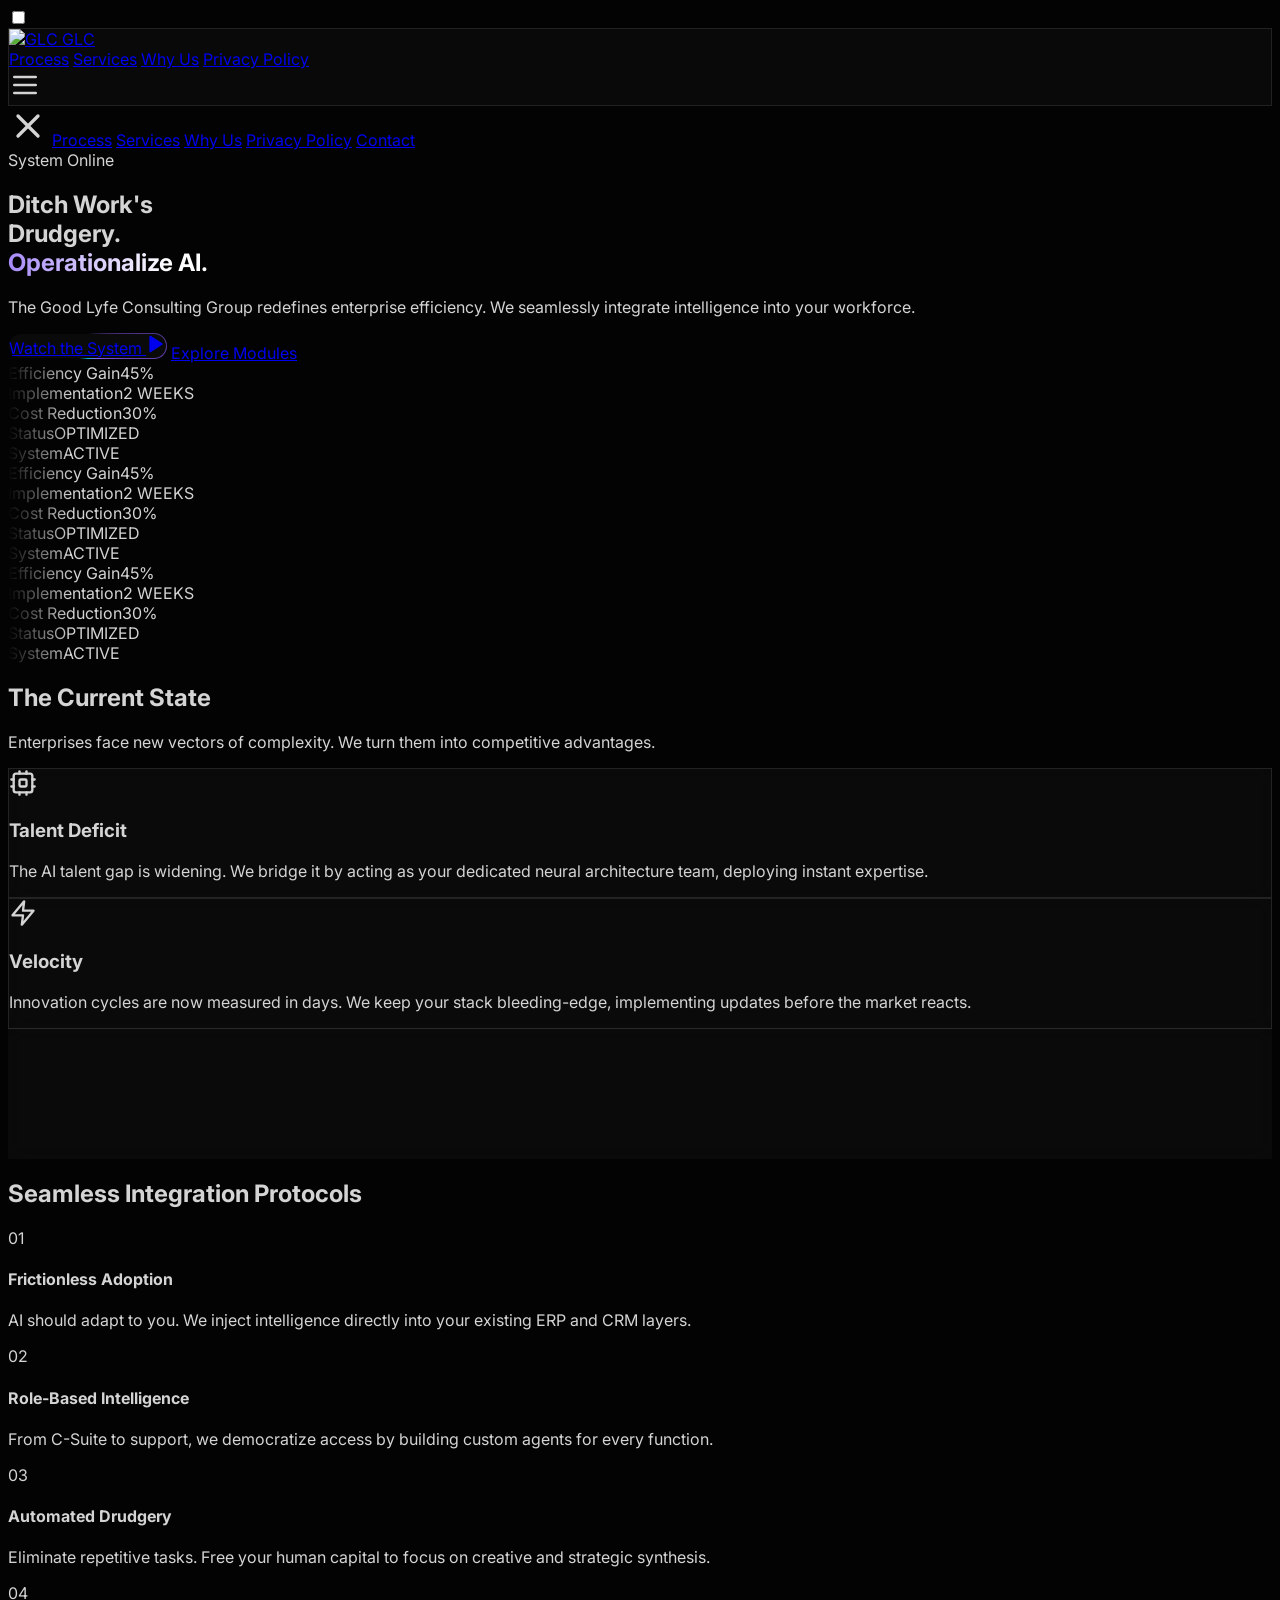
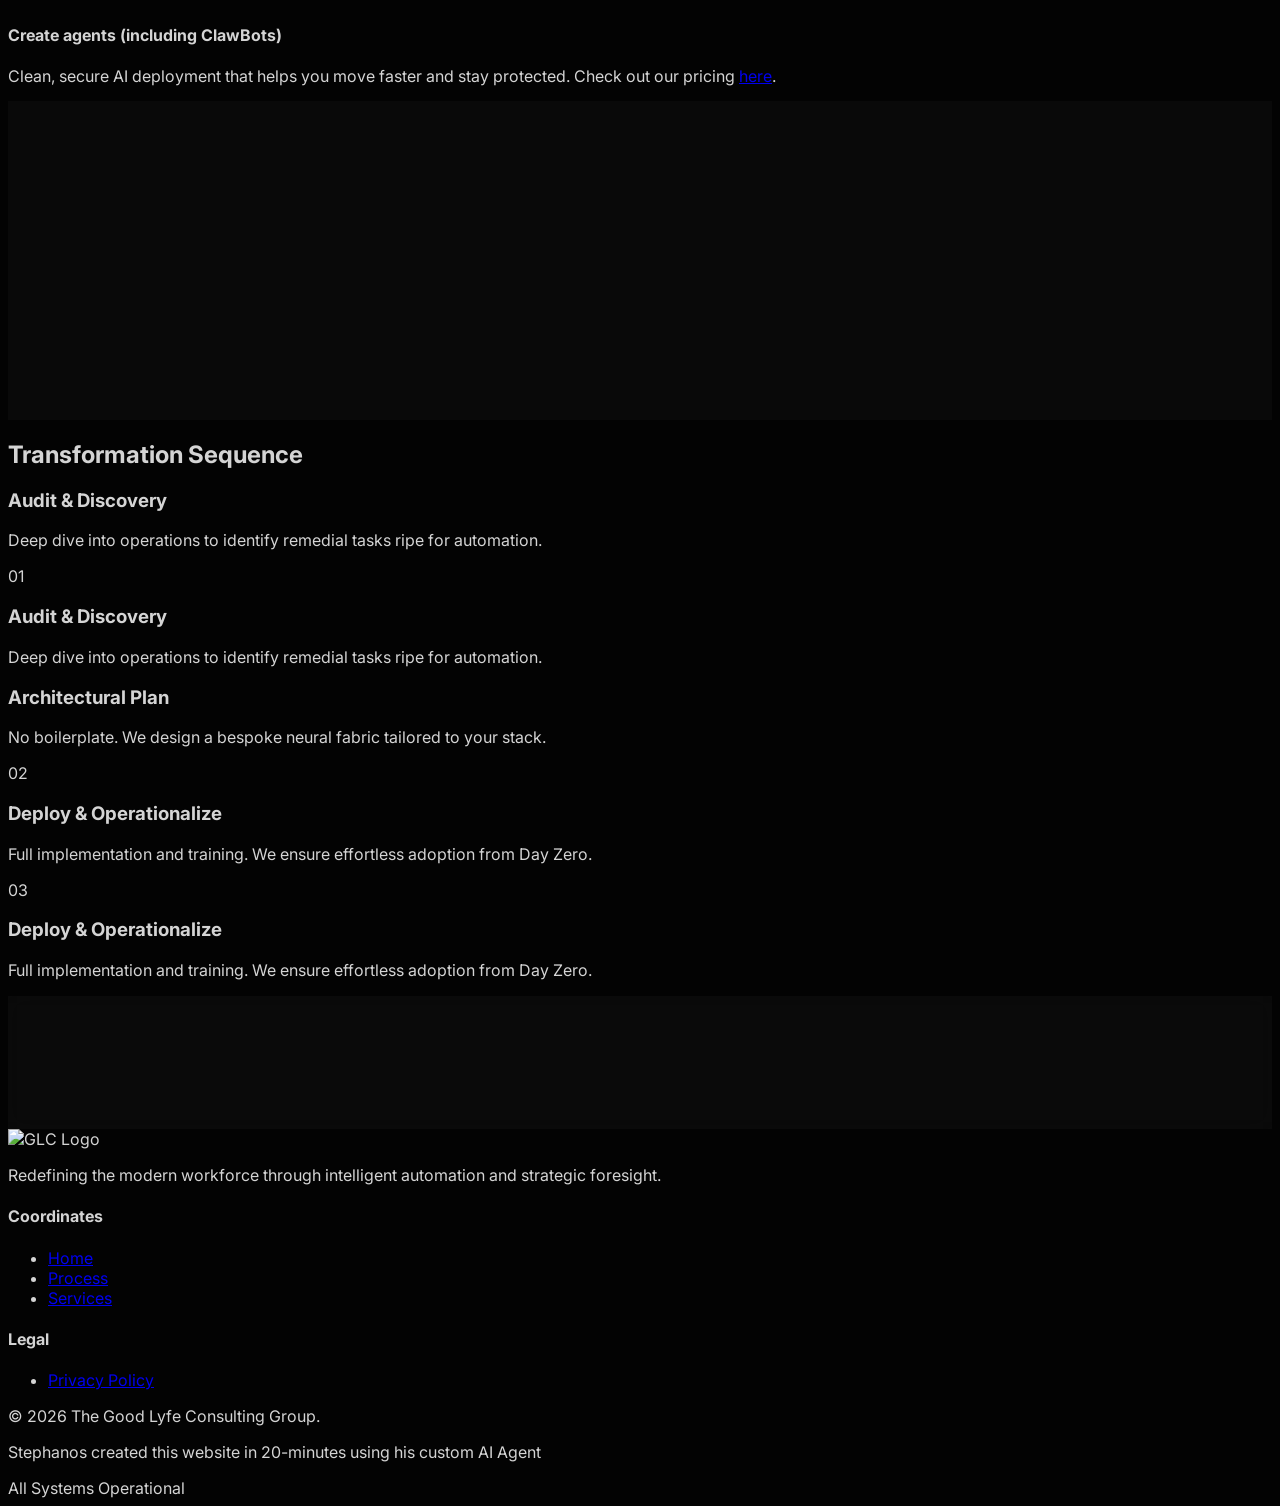
==== index.html @ 950b28c6 "Published your App Replit-Commit-Author: Deployment Replit-Commit-Session-Id: f4987093-f260-49f9-a57" ====
<!DOCTYPE html>
<html lang="en" class="scroll-smooth">
<head>
    <meta charset="UTF-8">
    <meta name="viewport" content="width=device-width, initial-scale=1.0">
    <title>The Good Lyfe Consulting Group | Operationalize AI</title>
    
    <!-- Favicon -->
    <link rel="icon" href="https://i.postimg.cc/bwsKFDvs/okay-purple-Hand-Back-White.png" type="image/png">

    <!-- Tailwind CSS -->
    <script src="https://cdn.tailwindcss.com"></script>
    
    <!-- Google Fonts -->
    <link rel="preconnect" href="https://fonts.googleapis.com">
    <link rel="preconnect" href="https://fonts.gstatic.com" crossorigin>
    <link href="https://fonts.googleapis.com/css2?family=Instrument+Serif:ital@0;1&family=Inter:wght@300;400;500;600;700&family=JetBrains+Mono:wght@400;500&display=swap" rel="stylesheet">
    
    <!-- Tailwind Configuration -->
    <script>
        tailwind.config = {
            theme: {
                extend: {
                    colors: {
                        bg: '#030303',
                        violet: '#8B5CF6',
                        cyan: '#06B6D4',
                        emerald: '#10B981',
                        offwhite: '#e5e5e5',
                        graytext: '#a3a3a3',
                    },
                    fontFamily: {
                        serif: ['"Instrument Serif"', 'serif'],
                        sans: ['"Inter"', 'sans-serif'],
                        mono: ['"JetBrains Mono"', 'monospace'],
                    },
                    animation: {
                        'spin-slow': 'spin 4s linear infinite',
                        'ticker': 'ticker 40s linear infinite',
                        'float': 'float 10s ease-in-out infinite',
                        'pulse-glow': 'pulse-glow 3s cubic-bezier(0.4, 0, 0.6, 1) infinite',
                    },
                    keyframes: {
                        ticker: {
                            '0%': { transform: 'translateX(0)' },
                            '100%': { transform: 'translateX(-50%)' },
                        },
                        float: {
                            '0%, 100%': { transform: 'translateY(0)' },
                            '50%': { transform: 'translateY(-20px)' },
                        },
                        'pulse-glow': {
                            '0%, 100%': { opacity: '0.5' },
                            '50%': { opacity: '1' },
                        }
                    }
                }
            }
        }
    </script>
    
    <style>
        body {
            background-color: #030303;
            color: #d4d4d4;
            font-family: 'Inter', sans-serif;
            overflow-x: hidden;
        }

        /* Custom Scrollbar */
        ::-webkit-scrollbar {
            width: 8px;
        }
        ::-webkit-scrollbar-track {
            background: #030303;
        }
        ::-webkit-scrollbar-thumb {
            background: #333;
            border-radius: 4px;
        }
        ::-webkit-scrollbar-thumb:hover {
            background: #555;
        }

        /* Glassmorphism Utilities */
        .glass-panel {
            background: rgba(10, 10, 10, 0.9);
            backdrop-filter: blur(24px);
            -webkit-backdrop-filter: blur(24px);
            border: 1px solid rgba(255, 255, 255, 0.1); 
        }

        .glass-card {
            background: rgba(255, 255, 255, 0.03); 
            border: 1px solid rgba(255, 255, 255, 0.1); 
            backdrop-filter: blur(10px);
            transition: all 0.4s cubic-bezier(0.23, 1, 0.32, 1);
        }

        .glass-card:hover {
            transform: translateY(-8px);
            border-color: rgba(139, 92, 246, 0.5);
            box-shadow: 0 0 40px -10px rgba(139, 92, 246, 0.2);
            background: rgba(255, 255, 255, 0.05);
        }

        /* Text Shimmer */
        .text-shimmer {
            background: linear-gradient(90deg, #a78bfa 0%, #ffffff 40%, #ffffff 60%, #22d3ee 100%);
            background-size: 200%;
            -webkit-background-clip: text;
            -webkit-text-fill-color: transparent;
            animation: shimmer 5s infinite linear;
        }

        @keyframes shimmer {
            0% { background-position: 100% center; }
            100% { background-position: -100% center; }
        }

        /* Shiny Border Button */
        .shiny-button-wrapper {
            position: relative;
            border-radius: 9999px;
            padding: 1px;
            overflow: hidden;
            display: inline-block;
        }

        .shiny-button-wrapper::before {
            content: '';
            position: absolute;
            top: -50%;
            left: -50%;
            width: 200%;
            height: 200%;
            background: conic-gradient(from 0deg, transparent 0%, #8b5cf6 40%, #06b6d4 50%, transparent 60%);
            animation: spin 4s linear infinite;
        }

        .shiny-button-content {
            position: relative;
            background: #0a0a0a;
            border-radius: 9999px;
            z-index: 10;
        }

        /* Ticker Mask */
        .ticker-mask {
            mask-image: linear-gradient(to right, transparent, black 5%, black 95%, transparent);
            -webkit-mask-image: linear-gradient(to right, transparent, black 5%, black 95%, transparent);
        }

        /* Code Syntax Highlighting Colors */
        .code-keyword { color: #A78BFA; }
        .code-string { color: #34D399; }
        .code-class { color: #22D3EE; }
        .code-comment { color: #9CA3AF; }
    </style>
</head>
<body class="selection:bg-violet-500/30 selection:text-violet-200">

    <!-- Ambient Background Orbs -->
    <div class="fixed inset-0 overflow-hidden pointer-events-none z-0">
        <div class="absolute top-[-10%] left-1/2 -translate-x-1/2 w-[800px] h-[600px] bg-violet-600/10 rounded-full blur-[120px] animate-float"></div>
        <div class="absolute top-[40%] left-[-10%] w-[500px] h-[500px] bg-cyan-600/5 rounded-full blur-[100px] animate-float" style="animation-delay: 2s;"></div>
        <div class="absolute bottom-[-10%] right-[-10%] w-[600px] h-[600px] bg-violet-900/10 rounded-full blur-[120px] animate-float" style="animation-delay: 4s;"></div>
    </div>

    <!-- Hidden Checkbox for Mobile Menu Logic (Pure CSS) -->
    <input type="checkbox" id="mobile-menu-toggle" class="peer hidden">

    <!-- Floating Navigation Pill -->
    <nav class="fixed top-6 left-1/2 -translate-x-1/2 w-[98%] max-w-[900px] z-50 transition-all duration-300">
        <div class="glass-panel rounded-full px-8 py-4 flex items-center justify-between shadow-2xl">
            <!-- Logo - Large -->
            <a href="#" class="flex items-center group gap-4">
                <img src="https://i.postimg.cc/PfbhmwLH/THE-GOOD-LYFE-CONSULTING-GROUP-White-No-Words-PNG.png" alt="GLC" class="h-20 w-auto object-contain group-hover:scale-105 transition-transform drop-shadow-[0_0_15px_rgba(139,92,246,0.3)]">
                <span class="font-serif text-3xl tracking-wide hidden sm:block text-white font-medium">GLC</span>
            </a>

            <!-- Links -->
            <div class="hidden md:flex items-center space-x-8">
                <a href="#process" class="text-sm uppercase tracking-widest text-neutral-300 hover:text-white hover:shadow-glow transition-all font-semibold">Process</a>
                <a href="#services" class="text-sm uppercase tracking-widest text-neutral-300 hover:text-white hover:shadow-glow transition-all font-semibold">Services</a>
                <a href="#why-us" class="text-sm uppercase tracking-widest text-neutral-300 hover:text-white hover:shadow-glow transition-all font-semibold">Why Us</a>
                <a href="https://glcgroup.ai/privacy-policy.html" target="_blank" class="text-sm uppercase tracking-widest text-neutral-300 hover:text-white hover:shadow-glow transition-all font-semibold">Privacy Policy</a>
            </div>
            
            <!-- Mobile Menu Trigger (Label triggers checkbox) -->
            <label for="mobile-menu-toggle" class="md:hidden text-neutral-300 ml-auto hover:text-white transition-colors cursor-pointer">
                <!-- Lucide Menu SVG -->
                <svg xmlns="http://www.w3.org/2000/svg" width="32" height="32" viewBox="0 0 24 24" fill="none" stroke="currentColor" stroke-width="2" stroke-linecap="round" stroke-linejoin="round"><line x1="4" x2="20" y1="12" y2="12"/><line x1="4" x2="20" y1="6" y2="6"/><line x1="4" x2="20" y1="18" y2="18"/></svg>
            </label>
        </div>
    </nav>

    <!-- Mobile Menu Overlay (Controlled by Peer Checkbox) -->
    <div id="mobile-menu" class="fixed inset-0 bg-black/95 backdrop-blur-xl z-40 transform translate-x-full peer-checked:translate-x-0 transition-transform duration-300 flex flex-col items-center justify-center space-y-8">
        <label for="mobile-menu-toggle" class="absolute top-8 right-8 text-neutral-400 hover:text-white cursor-pointer">
            <!-- Lucide X SVG -->
            <svg xmlns="http://www.w3.org/2000/svg" width="40" height="40" viewBox="0 0 24 24" fill="none" stroke="currentColor" stroke-width="2" stroke-linecap="round" stroke-linejoin="round"><path d="M18 6 6 18"/><path d="m6 6 12 12"/></svg>
        </label>
        <a href="#process" class="text-4xl font-serif text-neutral-200 hover:text-white transition-colors">Process</a>
        <a href="#services" class="text-4xl font-serif text-neutral-200 hover:text-white transition-colors">Services</a>
        <a href="#why-us" class="text-4xl font-serif text-neutral-200 hover:text-white transition-colors">Why Us</a>
        <a href="https://glcgroup.ai/privacy-policy.html" target="_blank" class="text-4xl font-serif text-neutral-200 hover:text-white transition-colors">Privacy Policy</a>
        <a href="#contact" class="text-4xl font-serif text-neutral-200 hover:text-white transition-colors">Contact</a>
    </div>

    <main class="relative z-10">
        <!-- Hero Section -->
        <section class="min-h-screen flex flex-col items-center justify-center text-center px-4 pt-40 pb-20 relative">
            <div class="max-w-6xl mx-auto space-y-10">
                <!-- Eyebrow -->
                <div>
                    <span class="inline-block py-1.5 px-4 rounded-full border border-cyan-500/30 bg-cyan-900/10 text-xs uppercase tracking-[0.2em] text-cyan-300 font-bold mb-8 shadow-[0_0_20px_-5px_rgba(6,182,212,0.4)]">
                        System Online
                    </span>
                </div>

                <!-- Main Heading -->
                <h1 class="font-serif text-6xl md:text-8xl lg:text-9xl leading-[0.9] tracking-tight text-white drop-shadow-2xl">
                    Ditch Work's<br>
                    <span class="text-neutral-500 italic">Drudgery.</span><br>
                    <span class="text-shimmer font-medium">Operationalize AI.</span>
                </h1>

                <!-- Subtext -->
                <p class="font-sans text-neutral-300 text-xl md:text-2xl max-w-3xl mx-auto leading-relaxed font-light">
                    The Good Lyfe Consulting Group redefines enterprise efficiency. We seamlessly integrate intelligence into your workforce.
                </p>

                <!-- Actions -->
                <div class="flex flex-col sm:flex-row items-center justify-center gap-8 mt-16">
                    <!-- Shiny Border Button -->
                    <a href="https://vimeo.com/1097685100" target="_blank" class="shiny-button-wrapper group cursor-pointer hover:scale-105 transition-transform duration-300">
                        <div class="shiny-button-content px-10 py-5 flex items-center gap-4 bg-gray-900">
                            <span class="text-white font-bold tracking-wide text-lg">Watch the System</span>
                            <!-- Lucide Play SVG -->
                            <svg xmlns="http://www.w3.org/2000/svg" width="20" height="20" viewBox="0 0 24 24" fill="currentColor" stroke="currentColor" stroke-width="2" stroke-linecap="round" stroke-linejoin="round" class="text-violet-400 group-hover:scale-110 transition-transform"><polygon points="5 3 19 12 5 21 5 3"/></svg>
                        </div>
                    </a>
                    
                    <a href="#services" class="text-neutral-400 hover:text-white transition-colors text-sm uppercase tracking-widest border-b border-transparent hover:border-white pb-1 font-semibold">
                        Explore Modules
                    </a>
                </div>
            </div>
        </section>

        <!-- Metrics Ticker -->
        <section class="border-y border-white/10 bg-black/60 backdrop-blur-md h-20 flex items-center overflow-hidden relative mb-32">
            <div class="ticker-mask w-full">
                <div class="flex animate-ticker whitespace-nowrap">
                    <!-- Ticker Content -->
                    <div class="flex items-center gap-20 px-8">
                        <div class="flex items-baseline gap-4"><span class="text-xs font-mono uppercase text-gray-500 tracking-widest font-bold">Efficiency Gain</span><span class="font-mono text-emerald-400 text-xl font-bold">45%</span></div>
                        <div class="flex items-baseline gap-4"><span class="text-xs font-mono uppercase text-gray-500 tracking-widest font-bold">Implementation</span><span class="font-mono text-cyan-400 text-xl font-bold">2 WEEKS</span></div>
                        <div class="flex items-baseline gap-4"><span class="text-xs font-mono uppercase text-gray-500 tracking-widest font-bold">Cost Reduction</span><span class="font-mono text-violet-400 text-xl font-bold">30%</span></div>
                        <div class="flex items-baseline gap-4"><span class="text-xs font-mono uppercase text-gray-500 tracking-widest font-bold">Status</span><span class="font-mono text-white text-xl font-bold">OPTIMIZED</span></div>
                        <div class="flex items-baseline gap-4"><span class="text-xs font-mono uppercase text-gray-500 tracking-widest font-bold">System</span><span class="font-mono text-emerald-400 text-xl font-bold">ACTIVE</span></div>
                        <!-- Duplicates for loop -->
                         <div class="flex items-baseline gap-4"><span class="text-xs font-mono uppercase text-gray-500 tracking-widest font-bold">Efficiency Gain</span><span class="font-mono text-emerald-400 text-xl font-bold">45%</span></div>
                        <div class="flex items-baseline gap-4"><span class="text-xs font-mono uppercase text-gray-500 tracking-widest font-bold">Implementation</span><span class="font-mono text-cyan-400 text-xl font-bold">2 WEEKS</span></div>
                        <div class="flex items-baseline gap-4"><span class="text-xs font-mono uppercase text-gray-500 tracking-widest font-bold">Cost Reduction</span><span class="font-mono text-violet-400 text-xl font-bold">30%</span></div>
                        <div class="flex items-baseline gap-4"><span class="text-xs font-mono uppercase text-gray-500 tracking-widest font-bold">Status</span><span class="font-mono text-white text-xl font-bold">OPTIMIZED</span></div>
                        <div class="flex items-baseline gap-4"><span class="text-xs font-mono uppercase text-gray-500 tracking-widest font-bold">System</span><span class="font-mono text-emerald-400 text-xl font-bold">ACTIVE</span></div>
                    </div>
                     <div class="flex items-center gap-20 px-8">
                         <div class="flex items-baseline gap-4"><span class="text-xs font-mono uppercase text-gray-500 tracking-widest font-bold">Efficiency Gain</span><span class="font-mono text-emerald-400 text-xl font-bold">45%</span></div>
                        <div class="flex items-baseline gap-4"><span class="text-xs font-mono uppercase text-gray-500 tracking-widest font-bold">Implementation</span><span class="font-mono text-cyan-400 text-xl font-bold">2 WEEKS</span></div>
                        <div class="flex items-baseline gap-4"><span class="text-xs font-mono uppercase text-gray-500 tracking-widest font-bold">Cost Reduction</span><span class="font-mono text-violet-400 text-xl font-bold">30%</span></div>
                        <div class="flex items-baseline gap-4"><span class="text-xs font-mono uppercase text-gray-500 tracking-widest font-bold">Status</span><span class="font-mono text-white text-xl font-bold">OPTIMIZED</span></div>
                        <div class="flex items-baseline gap-4"><span class="text-xs font-mono uppercase text-gray-500 tracking-widest font-bold">System</span><span class="font-mono text-emerald-400 text-xl font-bold">ACTIVE</span></div>
                    </div>
                </div>
            </div>
        </section>

        <!-- Feature Grid (Challenges) -->
        <section id="why-us" class="container mx-auto px-6 mb-32">
            <div class="text-center mb-16">
                <h2 class="font-serif text-4xl md:text-5xl text-white mb-6">The Current State</h2>
                <p class="text-neutral-300 text-lg max-w-2xl mx-auto font-light">Enterprises face new vectors of complexity. We turn them into competitive advantages.</p>
            </div>

            <div class="grid md:grid-cols-3 gap-8">
                <!-- Card 1 -->
                <div class="glass-card rounded-[32px] p-10 group bg-neutral-900/40">
                    <div class="w-14 h-14 bg-white/10 rounded-2xl flex items-center justify-center mb-8 group-hover:bg-violet-500/20 transition-colors border border-white/5">
                        <!-- Lucide CPU SVG -->
                        <svg xmlns="http://www.w3.org/2000/svg" width="28" height="28" viewBox="0 0 24 24" fill="none" stroke="currentColor" stroke-width="2" stroke-linecap="round" stroke-linejoin="round" class="text-neutral-300 group-hover:text-violet-300 transition-colors"><rect width="16" height="16" x="4" y="4" rx="2"/><rect width="6" height="6" x="9" y="9" rx="1"/><path d="M15 2v2"/><path d="M15 20v2"/><path d="M2 15h2"/><path d="M2 9h2"/><path d="M20 15h2"/><path d="M20 9h2"/><path d="M9 2v2"/><path d="M9 20v2"/></svg>
                    </div>
                    <h3 class="font-serif text-3xl mb-4 text-white">Talent Deficit</h3>
                    <p class="text-neutral-400 leading-relaxed text-base font-light">The AI talent gap is widening. We bridge it by acting as your dedicated neural architecture team, deploying instant expertise.</p>
                </div>

                <!-- Card 2 -->
                <div class="glass-card rounded-[32px] p-10 group bg-neutral-900/40">
                    <div class="w-14 h-14 bg-white/10 rounded-2xl flex items-center justify-center mb-8 group-hover:bg-cyan-500/20 transition-colors border border-white/5">
                        <!-- Lucide Zap SVG -->
                        <svg xmlns="http://www.w3.org/2000/svg" width="28" height="28" viewBox="0 0 24 24" fill="none" stroke="currentColor" stroke-width="2" stroke-linecap="round" stroke-linejoin="round" class="text-neutral-300 group-hover:text-cyan-300 transition-colors"><polygon points="13 2 3 14 12 14 11 22 21 10 12 10 13 2"/></svg>
                    </div>
                    <h3 class="font-serif text-3xl mb-4 text-white">Velocity</h3>
                    <p class="text-neutral-400 leading-relaxed text-base font-light">Innovation cycles are now measured in days. We keep your stack bleeding-edge, implementing updates before the market reacts.</p>
                </div>

                <!-- Card 3 -->
                <div class="glass-card rounded-[32px] p-10 group bg-neutral-900/40">
                    <div class="w-14 h-14 bg-white/10 rounded-2xl flex items-center justify-center mb-8 group-hover:bg-emerald-500/20 transition-colors border border-white/5">
                        <!-- Lucide Shield Check SVG -->
                        <svg xmlns="http://www.w3.org/2000/svg" width="28" height="28" viewBox="0 0 24 24" fill="none" stroke="currentColor" stroke-width="2" stroke-linecap="round" stroke-linejoin="round" class="text-neutral-300 group-hover:text-emerald-300 transition-colors"><path d="M12 22s8-4 8-10V5l-8-3-8 3v7c0 6 8 10 8 10"/><path d="m9 12 2 2 4-4"/></svg>
                    </div>
                    <h3 class="font-serif text-3xl mb-4 text-white">Governance</h3>
                    <p class="text-neutral-400 leading-relaxed text-base font-light">Security is not an afterthought. We build fortified environments where data sovereignty and compliance are immutable.</p>
                </div>
            </div>
        </section>

        <!-- Code Block / Services Section -->
        <section id="services" class="container mx-auto px-6 mb-32">
            <div class="grid lg:grid-cols-2 gap-16 items-center">
                <!-- Left Content -->
                <div>
                    <h2 class="font-serif text-4xl md:text-5xl text-white mb-10">Seamless Integration Protocols</h2>
                    <div class="space-y-10">
                        <div class="flex gap-8 group">
                            <div class="w-14 h-14 rounded-full border border-white/20 flex items-center justify-center flex-shrink-0 group-hover:border-violet-500/80 transition-colors bg-white/5">
                                <span class="font-mono text-violet-300 text-xl font-bold">01</span>
                            </div>
                            <div>
                                <h4 class="text-2xl text-white mb-3 font-medium">Frictionless Adoption</h4>
                                <p class="text-neutral-300 text-base leading-relaxed font-light">AI should adapt to you. We inject intelligence directly into your existing ERP and CRM layers.</p>
                            </div>
                        </div>
                        <div class="flex gap-8 group">
                            <div class="w-14 h-14 rounded-full border border-white/20 flex items-center justify-center flex-shrink-0 group-hover:border-cyan-500/80 transition-colors bg-white/5">
                                <span class="font-mono text-cyan-300 text-xl font-bold">02</span>
                            </div>
                            <div>
                                <h4 class="text-2xl text-white mb-3 font-medium">Role-Based Intelligence</h4>
                                <p class="text-neutral-300 text-base leading-relaxed font-light">From C-Suite to support, we democratize access by building custom agents for every function.</p>
                            </div>
                        </div>
                         <div class="flex gap-8 group">
                            <div class="w-14 h-14 rounded-full border border-white/20 flex items-center justify-center flex-shrink-0 group-hover:border-emerald-500/80 transition-colors bg-white/5">
                                <span class="font-mono text-emerald-400 text-xl font-bold">03</span>
                            </div>
                            <div>
                                <h4 class="text-2xl text-white mb-3 font-medium">Automated Drudgery</h4>
                                <p class="text-neutral-300 text-base leading-relaxed font-light">Eliminate repetitive tasks. Free your human capital to focus on creative and strategic synthesis.</p>
                            </div>
                        </div>
                        
                        <!-- New 4th Bullet Point -->
                        <div class="flex gap-8 group">
                            <div class="w-14 h-14 rounded-full border border-white/20 flex items-center justify-center flex-shrink-0 group-hover:border-violet-500/80 transition-colors bg-white/5">
                                <span class="font-mono text-violet-300 text-xl font-bold">04</span>
                            </div>
                            <div>
                                <h4 class="text-2xl text-white mb-3 font-medium">Create agents (including ClawBots)</h4>
                                <p class="text-neutral-300 text-base leading-relaxed font-light">Clean, secure AI deployment that helps you move faster and stay protected. Check out our pricing <a href="https://www.atxclaw.com/v3#pricing" target="_blank" class="text-violet-400 hover:text-white underline decoration-violet-500/50 hover:decoration-white transition-all">here</a>.</p>
                            </div>
                        </div>
                    </div>
                </div>

                <!-- Right Code Block -->
                <div>
                    <div class="glass-panel rounded-2xl overflow-hidden border border-white/20 shadow-2xl">
                        <!-- Toolbar -->
                        <div class="bg-neutral-900/90 px-6 py-4 flex items-center justify-between border-b border-white/10">
                            <div class="flex gap-2">
                                <div class="w-3 h-3 rounded-full bg-red-500"></div>
                                <div class="w-3 h-3 rounded-full bg-yellow-500"></div>
                                <div class="w-3 h-3 rounded-full bg-green-500"></div>
                            </div>
                            <span class="font-mono text-sm text-neutral-400 font-medium">integration_config.js</span>
                            <!-- Lucide Copy SVG -->
                            <svg xmlns="http://www.w3.org/2000/svg" width="16" height="16" viewBox="0 0 24 24" fill="none" stroke="currentColor" stroke-width="2" stroke-linecap="round" stroke-linejoin="round" class="text-neutral-400 hover:text-white cursor-pointer"><rect width="14" height="14" x="8" y="8" rx="2" ry="2"/><path d="M4 16c-1.1 0-2-.9-2-2V4c0-1.1.9-2 2-2h10c1.1 0 2 .9 2 2"/></svg>
                        </div>
                        <!-- Code Content -->
                        <div class="p-8 overflow-x-auto bg-[#080808]">
                            <pre class="font-mono text-sm leading-loose text-neutral-300">
<span class="code-keyword">const</span> <span class="code-class">GLC_System</span> = <span class="code-keyword">require</span>(<span class="code-string">'@glc/core'</span>);

<span class="code-comment">// Initialize Enterprise AI Layer</span>
<span class="code-keyword">async function</span> <span class="code-class">operationalize</span>() {
  <span class="code-keyword">const</span> config = {
    mode: <span class="code-string">'autonomous'</span>,
    security: <span class="code-string">'enterprise-grade'</span>,
    modules: [<span class="code-string">'HR'</span>, <span class="code-string">'Sales'</span>, <span class="code-string">'Ops'</span>]
  };

  <span class="code-comment">// Deploy Custom Agents</span>
  <span class="code-keyword">await</span> GLC_System.<span class="code-class">deploy</span>(config);
  
  <span class="code-keyword">return</span> {
    status: <span class="code-string">'optimized'</span>,
    efficiency: <span class="code-string">'+400%'</span>
  };
}</pre>
                        </div>
                    </div>
                </div>
            </div>
        </section>

        <!-- Process Section -->
        <section id="process" class="container mx-auto px-6 mb-32">
             <div class="text-center mb-16">
                <h2 class="font-serif text-4xl md:text-5xl text-white mb-6">Transformation Sequence</h2>
            </div>
            
            <div class="relative max-w-4xl mx-auto">
                <!-- Timeline Line -->
                <div class="absolute left-[27px] top-0 bottom-0 w-[2px] bg-gradient-to-b from-violet-500/0 via-violet-500/60 to-violet-500/0 md:left-1/2 md:-ml-[1px]"></div>

                <!-- Step 1 -->
                <div class="relative mb-20 md:grid md:grid-cols-2 md:gap-16">
                    <div class="hidden md:block text-right">
                        <h3 class="font-serif text-3xl text-white mb-2">Audit & Discovery</h3>
                        <p class="text-neutral-300 text-base font-light">Deep dive into operations to identify remedial tasks ripe for automation.</p>
                    </div>
                    <div class="absolute left-0 md:left-1/2 -ml-[28px] md:-ml-[28px] flex items-center justify-center">
                        <div class="w-14 h-14 rounded-full bg-[#030303] border-2 border-violet-500/30 flex items-center justify-center z-10 shadow-[0_0_20px_-5px_#8b5cf6] bg-black">
                            <span class="font-mono text-violet-300 font-bold text-lg">01</span>
                        </div>
                    </div>
                    <div class="pl-24 md:hidden">
                        <h3 class="font-serif text-3xl text-white mb-2">Audit & Discovery</h3>
                        <p class="text-neutral-300 text-base font-light">Deep dive into operations to identify remedial tasks ripe for automation.</p>
                    </div>
                </div>

                <!-- Step 2 -->
                <div class="relative mb-20 md:grid md:grid-cols-2 md:gap-16">
                    <div class="pl-24 md:pl-0 md:col-start-2">
                        <h3 class="font-serif text-3xl text-white mb-2">Architectural Plan</h3>
                        <p class="text-neutral-300 text-base font-light">No boilerplate. We design a bespoke neural fabric tailored to your stack.</p>
                    </div>
                    <div class="absolute left-0 md:left-1/2 -ml-[28px] md:-ml-[28px] flex items-center justify-center">
                        <div class="w-14 h-14 rounded-full bg-[#030303] border-2 border-cyan-500/30 flex items-center justify-center z-10 shadow-[0_0_20px_-5px_#06b6d4] bg-black">
                            <span class="font-mono text-cyan-300 font-bold text-lg">02</span>
                        </div>
                    </div>
                </div>

                <!-- Step 3 -->
                <div class="relative mb-20 md:grid md:grid-cols-2 md:gap-16">
                    <div class="hidden md:block text-right">
                        <h3 class="font-serif text-3xl text-white mb-2">Deploy & Operationalize</h3>
                        <p class="text-neutral-300 text-base font-light">Full implementation and training. We ensure effortless adoption from Day Zero.</p>
                    </div>
                    <div class="absolute left-0 md:left-1/2 -ml-[28px] md:-ml-[28px] flex items-center justify-center">
                        <div class="w-14 h-14 rounded-full bg-[#030303] border-2 border-emerald-500/30 flex items-center justify-center z-10 shadow-[0_0_20px_-5px_#10b981] bg-black">
                            <span class="font-mono text-emerald-400 font-bold text-lg">03</span>
                        </div>
                    </div>
                    <div class="pl-24 md:hidden">
                        <h3 class="font-serif text-3xl text-white mb-2">Deploy & Operationalize</h3>
                        <p class="text-neutral-300 text-base font-light">Full implementation and training. We ensure effortless adoption from Day Zero.</p>
                    </div>
                </div>
            </div>
        </section>

        <!-- CTA Section -->
        <section id="contact" class="container mx-auto px-6 mb-32 text-center">
            <div class="glass-card rounded-[40px] p-16 relative overflow-hidden border border-white/20">
                <div class="absolute inset-0 bg-gradient-to-r from-violet-900/30 to-cyan-900/30"></div>
                <div class="relative z-10">
                    <h2 class="font-serif text-5xl md:text-7xl text-white mb-8">Ready to Supercharge?</h2>
                    <p class="text-neutral-300 mb-12 text-xl max-w-2xl mx-auto font-light">Operationalize AI. Don't just talk about it.</p>
                    <a href="mailto:about@glcgroup.ai" class="shiny-button-wrapper group cursor-pointer inline-block hover:scale-105 transition-transform duration-300">
                        <div class="shiny-button-content px-12 py-6 bg-white group-hover:bg-gray-100 transition-colors">
                            <span class="text-black font-extrabold tracking-widest uppercase text-lg">Initiate Contact</span>
                        </div>
                    </a>
                </div>
            </div>
        </section>
    </main>

    <!-- Footer -->
    <footer class="border-t border-white/10 bg-[#050505] pt-20 pb-10">
        <div class="container mx-auto px-6">
            <div class="grid md:grid-cols-4 gap-12 mb-16">
                <!-- Brand -->
                <div class="col-span-1 md:col-span-2">
                    <img src="https://i.postimg.cc/PfbhmwLH/THE-GOOD-LYFE-CONSULTING-GROUP-White-No-Words-PNG.png" class="h-24 mb-6 opacity-100" alt="GLC Logo">
                    <p class="text-neutral-400 max-w-sm text-sm leading-relaxed">Redefining the modern workforce through intelligent automation and strategic foresight.</p>
                </div>
                
                <!-- Links -->
                <div>
                    <h4 class="text-xs uppercase tracking-[0.2em] text-white font-bold mb-6">Coordinates</h4>
                    <ul class="space-y-4">
                        <li><a href="#" class="text-neutral-400 hover:text-violet-300 text-sm transition-colors">Home</a></li>
                        <li><a href="#process" class="text-neutral-400 hover:text-violet-300 text-sm transition-colors">Process</a></li>
                        <li><a href="#services" class="text-neutral-400 hover:text-violet-300 text-sm transition-colors">Services</a></li>
                    </ul>
                </div>
                
                <!-- Legal -->
                <div>
                    <h4 class="text-xs uppercase tracking-[0.2em] text-white font-bold mb-6">Legal</h4>
                    <ul class="space-y-4">
                        <li><a href="https://glcgroup.ai/privacy-policy.html" class="text-neutral-400 hover:text-cyan-300 text-sm transition-colors">Privacy Policy</a></li>
                    </ul>
                </div>
            </div>

            <!-- Bottom Bar -->
            <div class="flex flex-col md:flex-row justify-between items-center border-t border-white/10 pt-8 gap-4">
                <div class="text-center md:text-left">
                    <p class="text-neutral-500 text-xs mb-2">&copy; 2026 The Good Lyfe Consulting Group.</p>
                    <p class="text-neutral-500 text-xs">Stephanos created this website in 20-minutes using his custom AI Agent</p>
                </div>
                <div class="flex items-center gap-3">
                    <div class="relative flex h-2 w-2">
                      <span class="animate-ping absolute inline-flex h-full w-full rounded-full bg-emerald-400 opacity-75"></span>
                      <span class="relative inline-flex rounded-full h-2 w-2 bg-emerald-500"></span>
                    </div>
                    <span class="text-emerald-400 text-xs font-mono uppercase tracking-widest font-bold">All Systems Operational</span>
                </div>
            </div>
        </div>
    </footer>
</body>
</html>
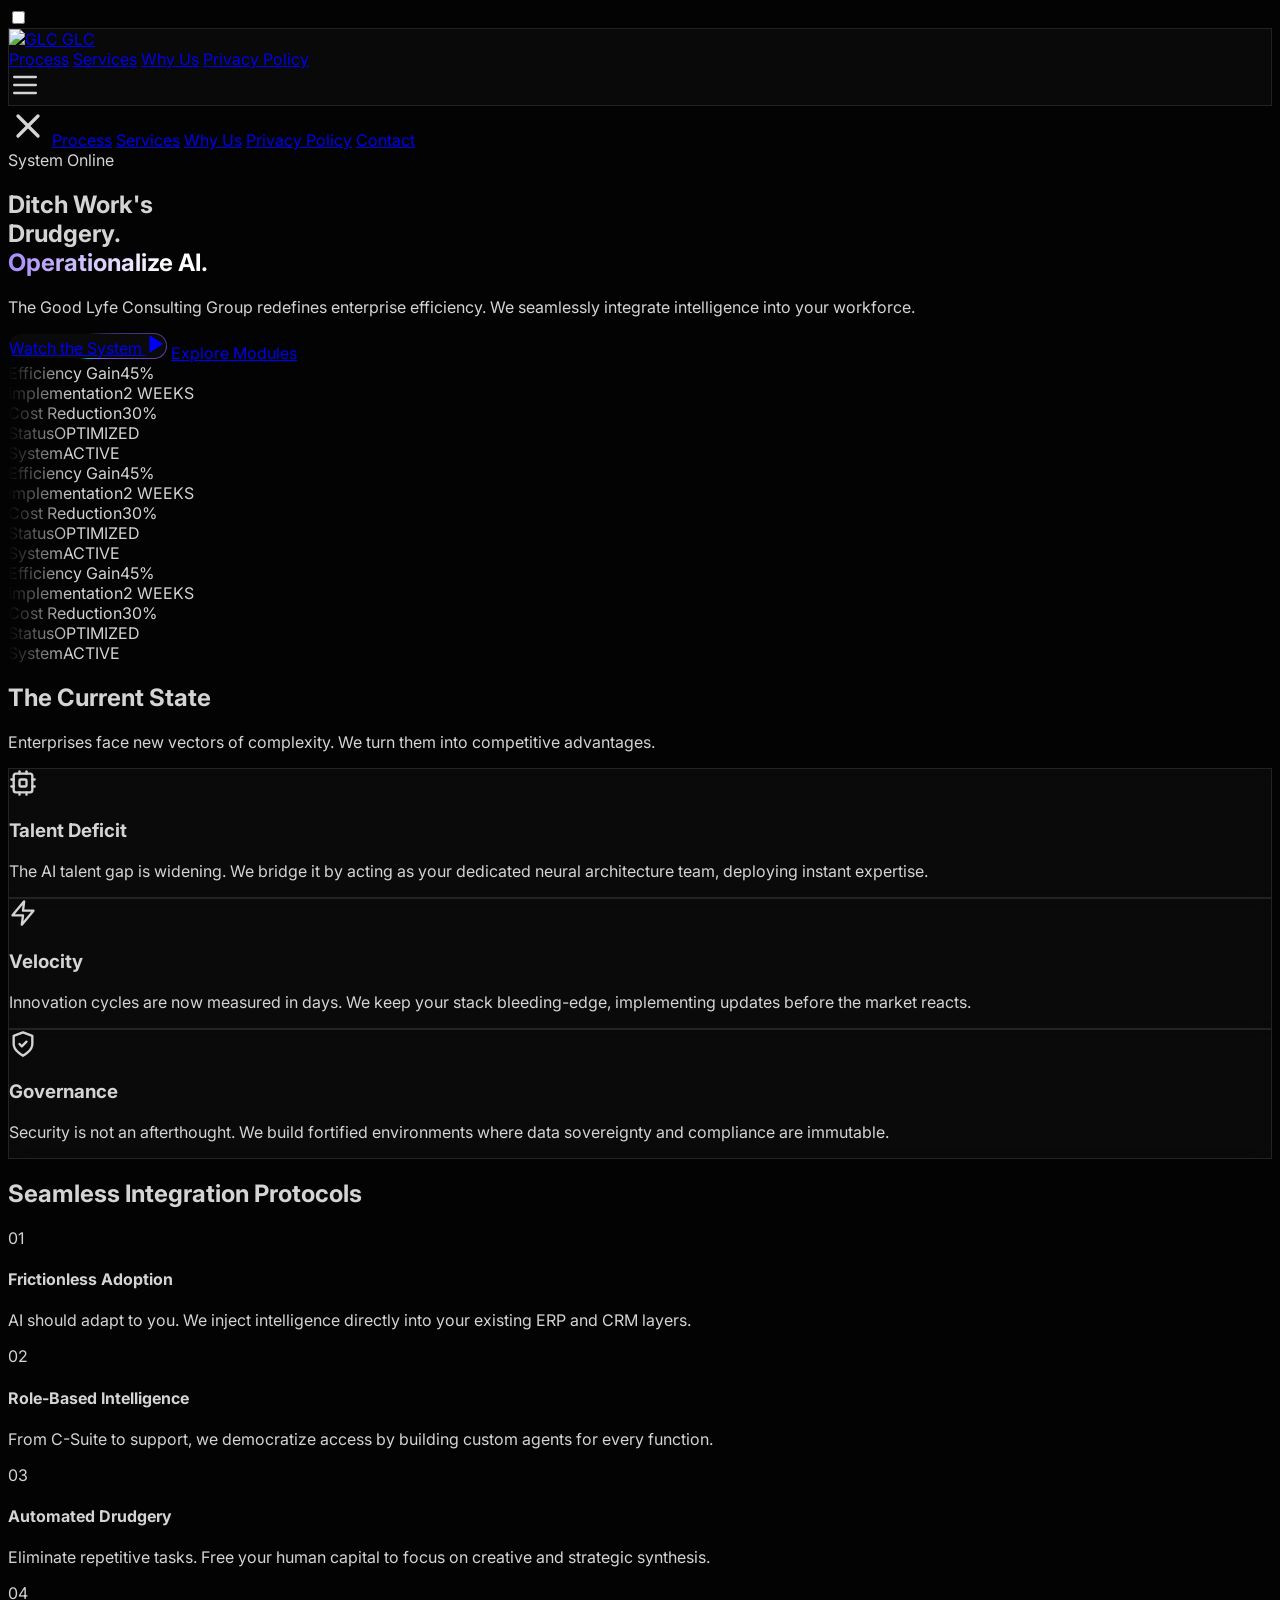
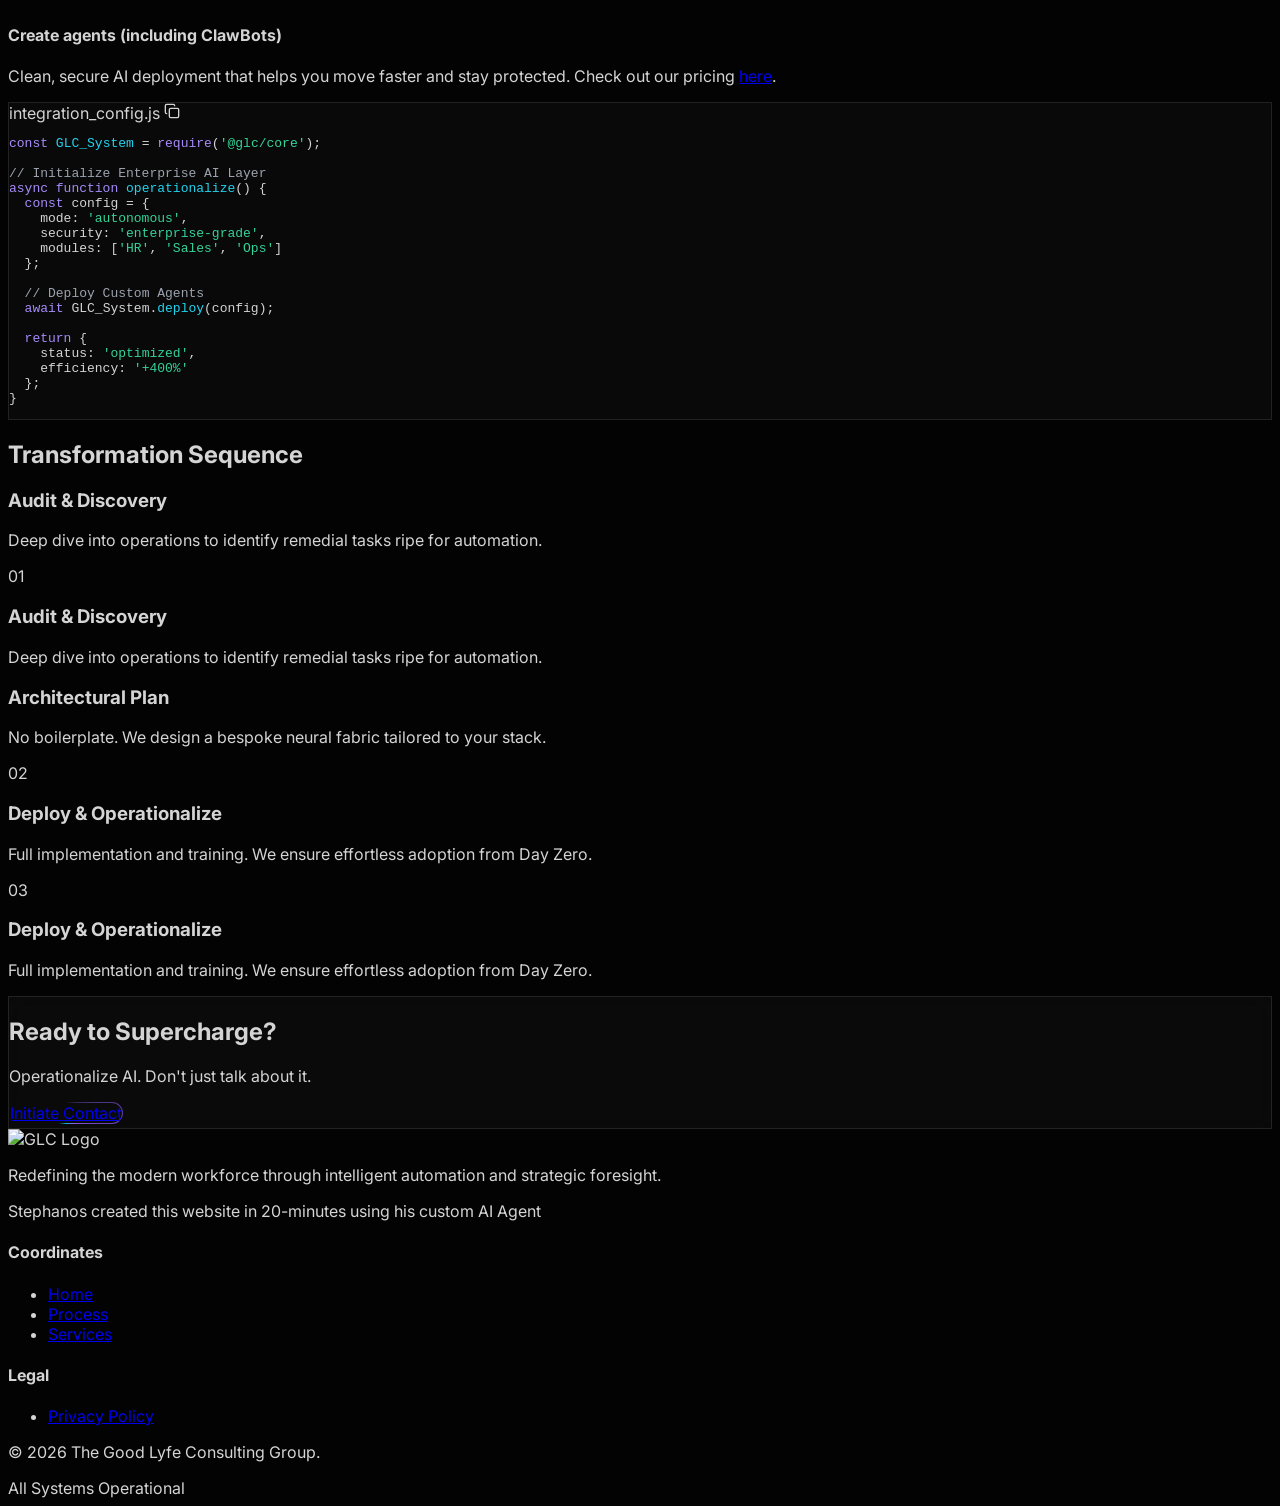
==== commit a3481f89: "Published your App Replit-Commit-Author: Deployment Replit-Commit-Session-Id: f4987093-f260-49f9-a57" ====
--- a/index.html
+++ b/index.html
@@ -352,8 +352,8 @@
                                 <p class="text-neutral-300 text-base leading-relaxed font-light">Eliminate repetitive tasks. Free your human capital to focus on creative and strategic synthesis.</p>
                             </div>
                         </div>
-                        
-                        <!-- New 4th Bullet Point -->
+
+                        <!-- 4th Bullet Point -->
                         <div class="flex gap-8 group">
                             <div class="w-14 h-14 rounded-full border border-white/20 flex items-center justify-center flex-shrink-0 group-hover:border-violet-500/80 transition-colors bg-white/5">
                                 <span class="font-mono text-violet-300 text-xl font-bold">04</span>
@@ -488,9 +488,14 @@
         <div class="container mx-auto px-6">
             <div class="grid md:grid-cols-4 gap-12 mb-16">
                 <!-- Brand -->
-                <div class="col-span-1 md:col-span-2">
+                <div class="col-span-1">
                     <img src="https://i.postimg.cc/PfbhmwLH/THE-GOOD-LYFE-CONSULTING-GROUP-White-No-Words-PNG.png" class="h-24 mb-6 opacity-100" alt="GLC Logo">
                     <p class="text-neutral-400 max-w-sm text-sm leading-relaxed">Redefining the modern workforce through intelligent automation and strategic foresight.</p>
+                </div>
+
+                <!-- Stephanos Note (New Column) -->
+                <div class="col-span-1 flex flex-col justify-end pb-1">
+                    <p class="text-neutral-500 text-xs leading-relaxed">Stephanos created this website in 20-minutes using his custom AI Agent</p>
                 </div>
                 
                 <!-- Links -->
@@ -514,10 +519,7 @@
 
             <!-- Bottom Bar -->
             <div class="flex flex-col md:flex-row justify-between items-center border-t border-white/10 pt-8 gap-4">
-                <div class="text-center md:text-left">
-                    <p class="text-neutral-500 text-xs mb-2">&copy; 2026 The Good Lyfe Consulting Group.</p>
-                    <p class="text-neutral-500 text-xs">Stephanos created this website in 20-minutes using his custom AI Agent</p>
-                </div>
+                <p class="text-neutral-500 text-xs">&copy; 2026 The Good Lyfe Consulting Group.</p>
                 <div class="flex items-center gap-3">
                     <div class="relative flex h-2 w-2">
                       <span class="animate-ping absolute inline-flex h-full w-full rounded-full bg-emerald-400 opacity-75"></span>
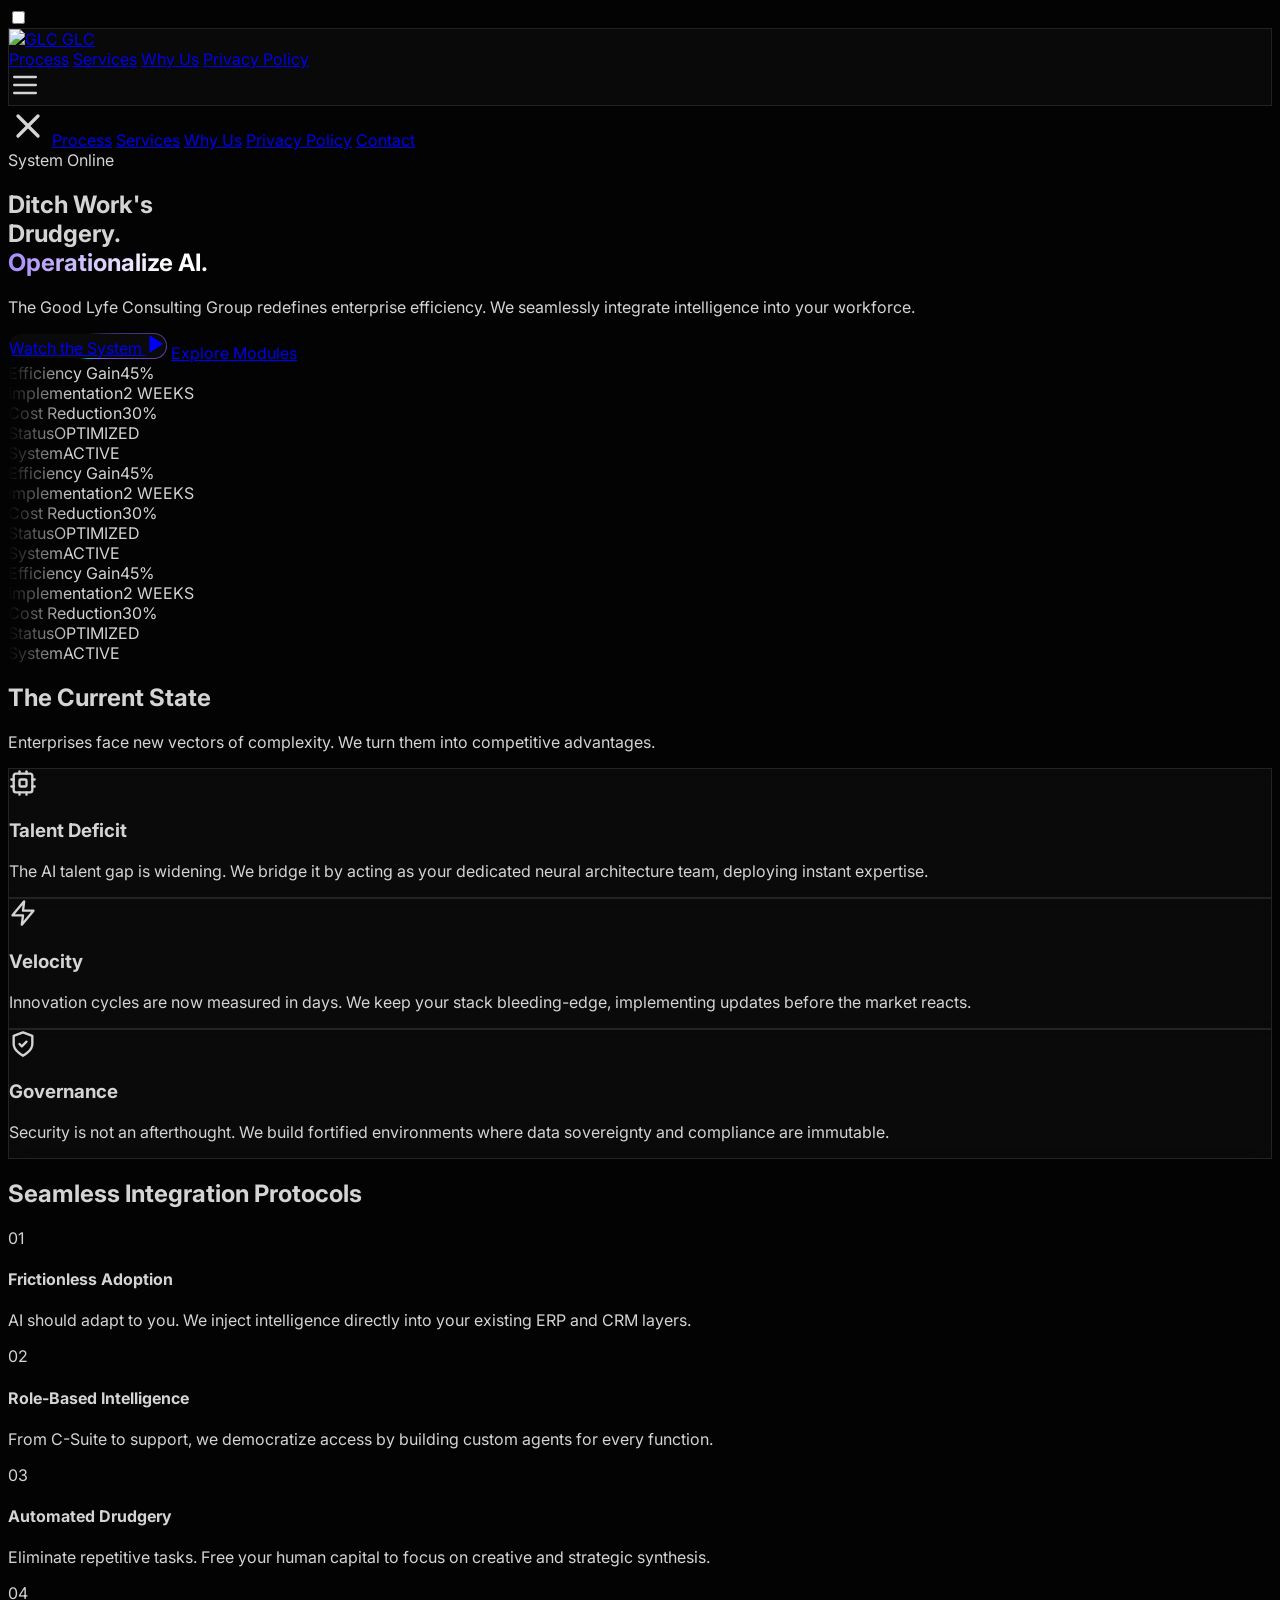
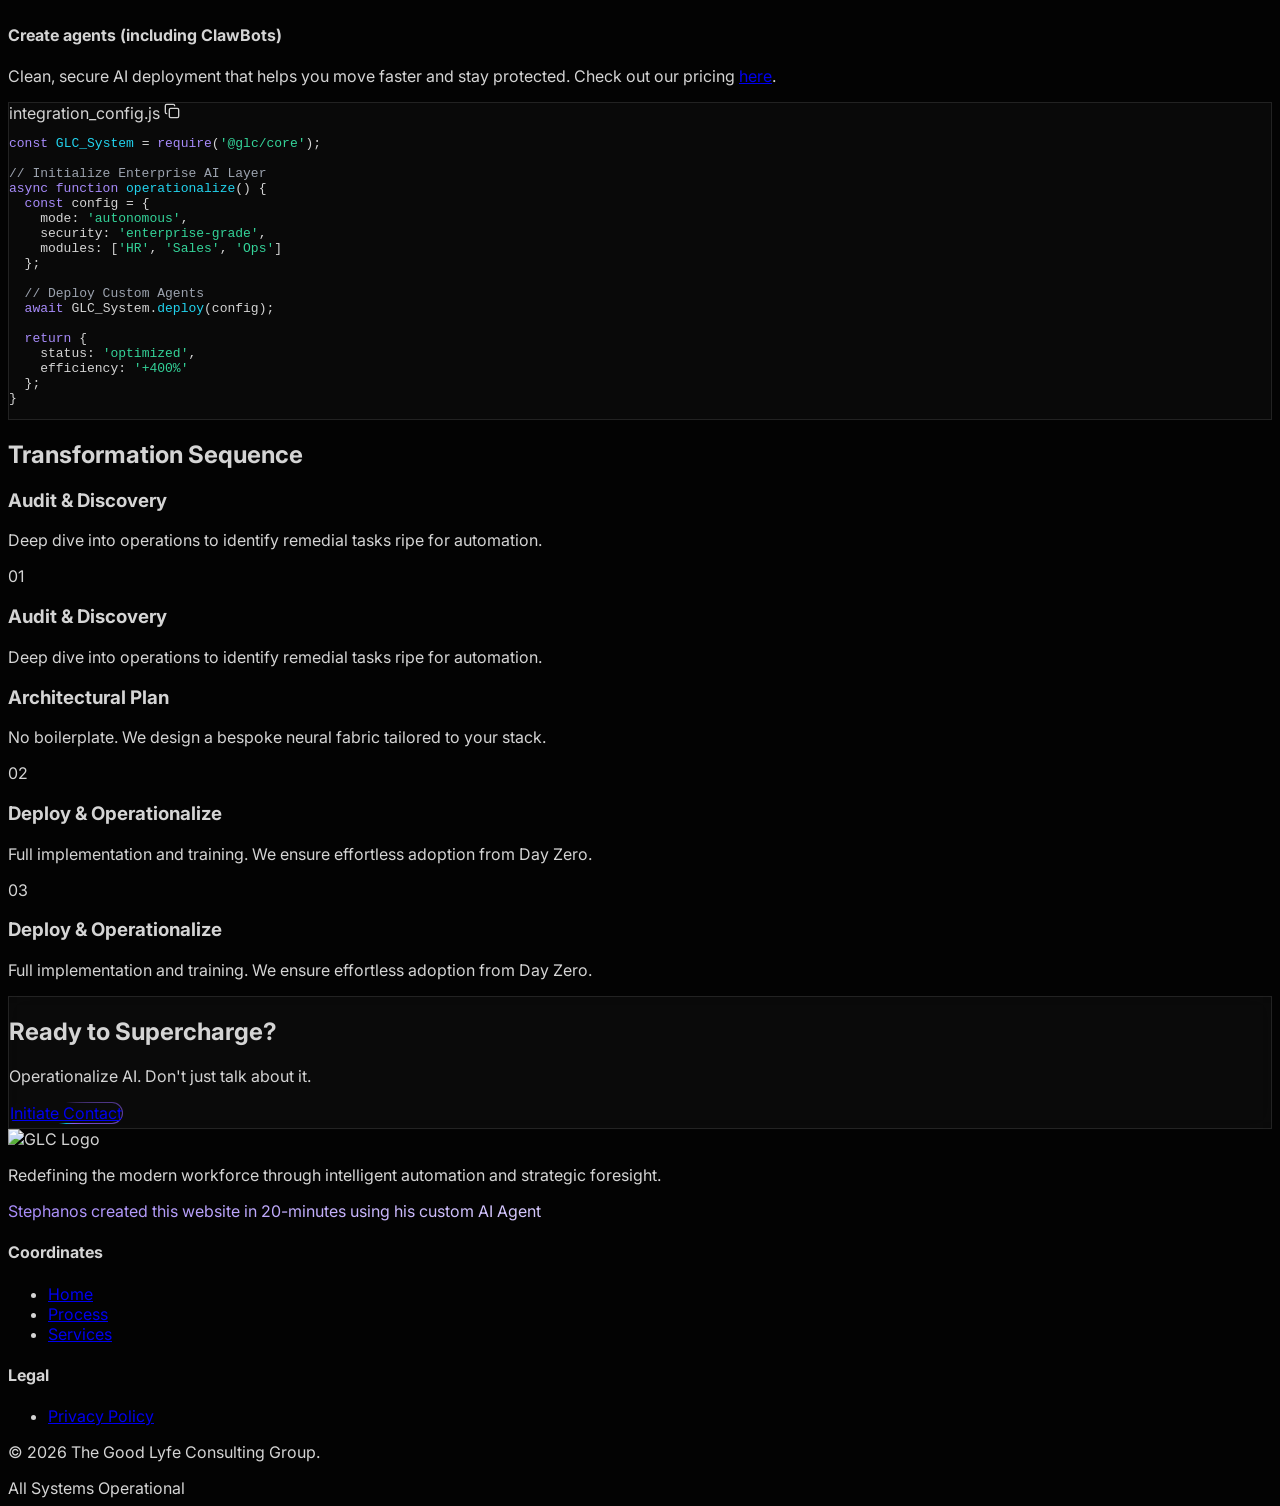
==== commit b16160ce: "Published your App Replit-Commit-Author: Deployment Replit-Commit-Session-Id: f4987093-f260-49f9-a57" ====
--- a/index.html
+++ b/index.html
@@ -495,7 +495,7 @@
 
                 <!-- Stephanos Note (New Column) -->
                 <div class="col-span-1 flex flex-col justify-end pb-1">
-                    <p class="text-neutral-500 text-xs leading-relaxed">Stephanos created this website in 20-minutes using his custom AI Agent</p>
+                    <p class="text-shimmer font-medium text-2xl leading-relaxed">Stephanos created this website in 20-minutes using his custom AI Agent</p>
                 </div>
                 
                 <!-- Links -->
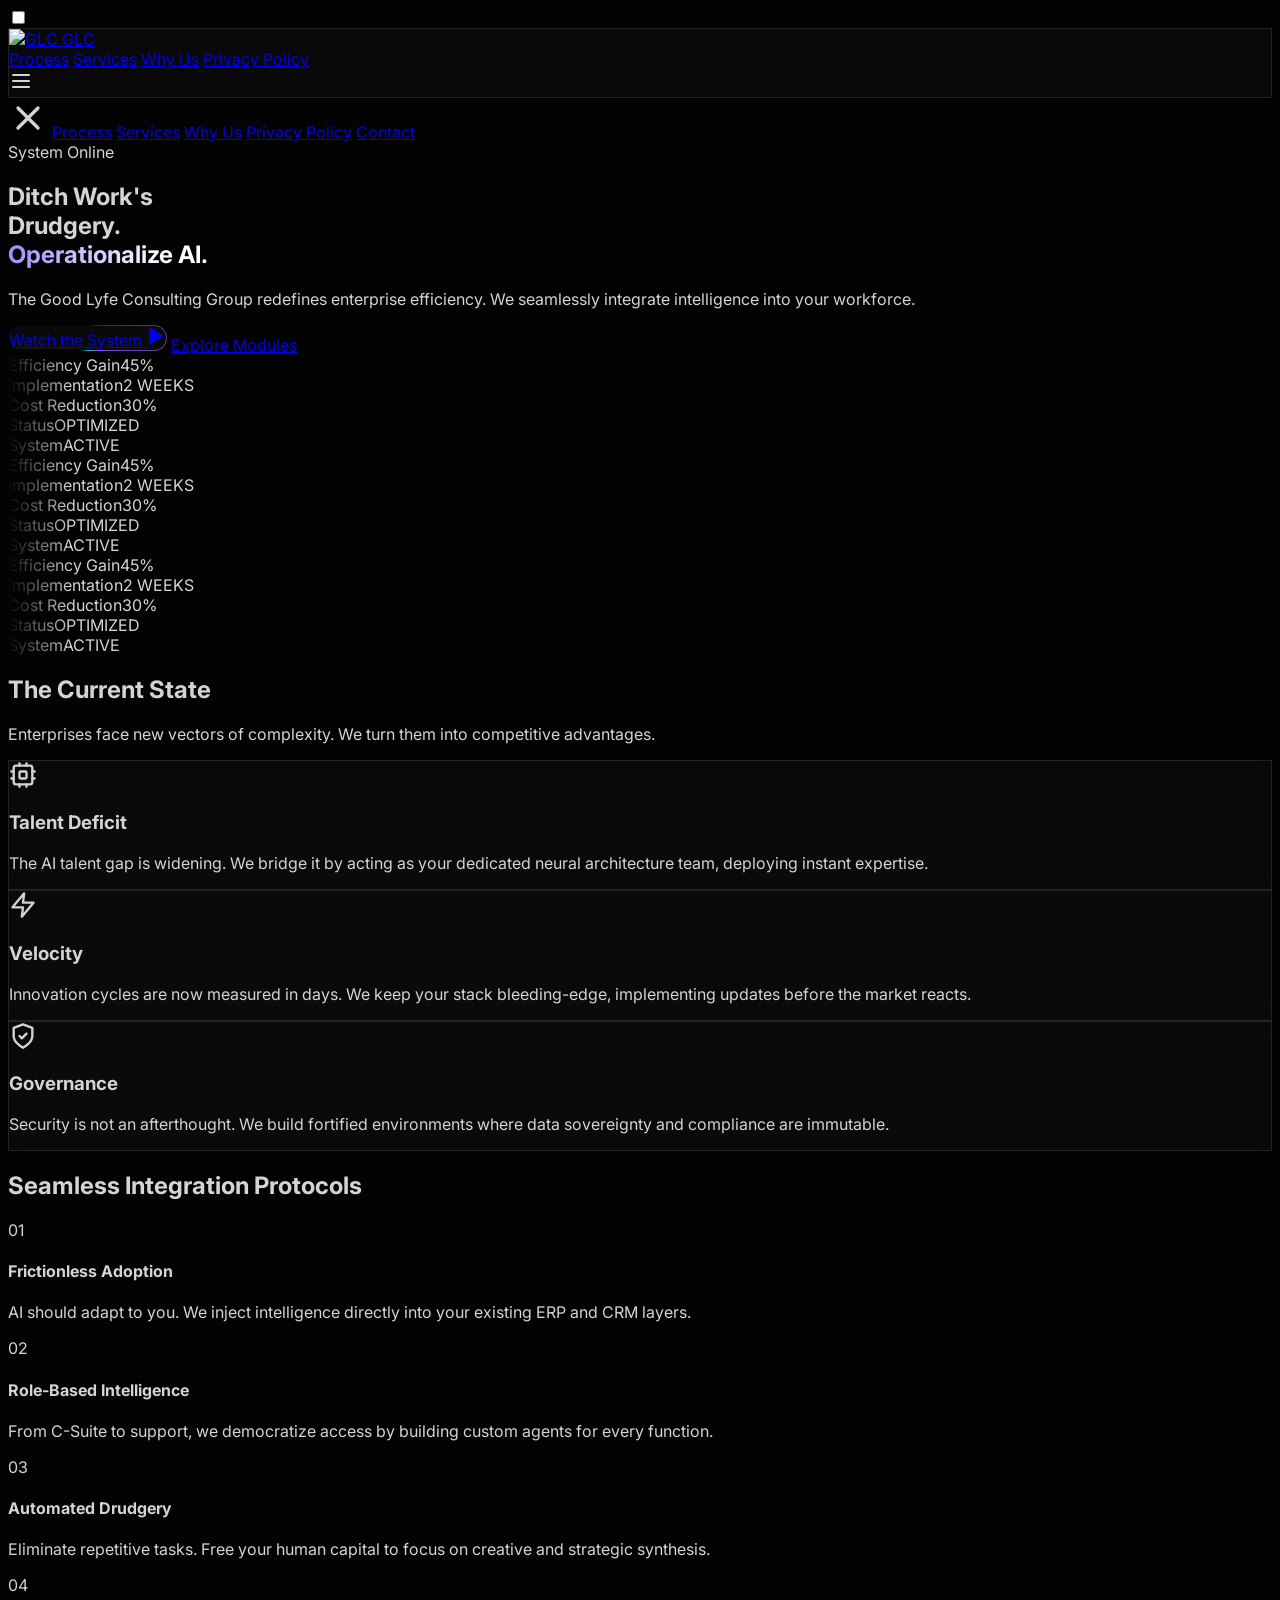
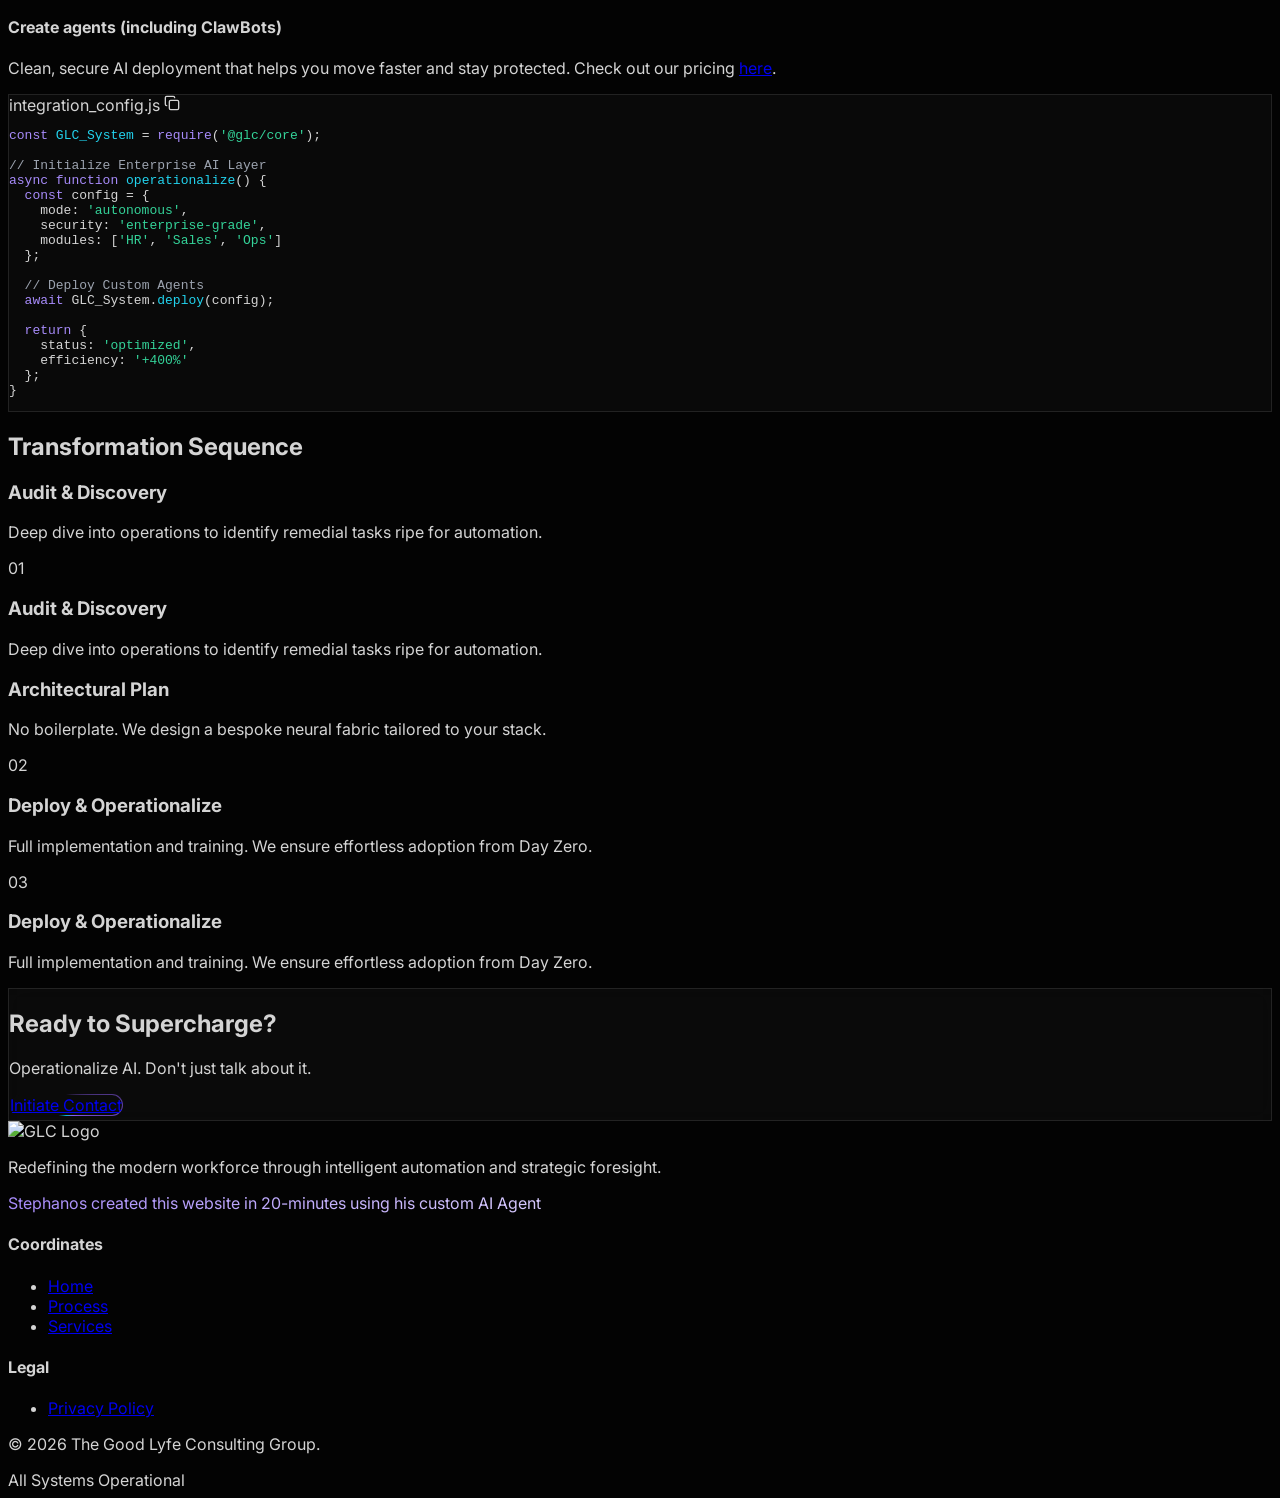
==== commit 677955c0: "Published your App Replit-Commit-Author: Deployment Replit-Commit-Session-Id: f4987093-f260-49f9-a57" ====
--- a/index.html
+++ b/index.html
@@ -172,25 +172,25 @@
 
     <!-- Floating Navigation Pill -->
     <nav class="fixed top-6 left-1/2 -translate-x-1/2 w-[98%] max-w-[900px] z-50 transition-all duration-300">
-        <div class="glass-panel rounded-full px-8 py-4 flex items-center justify-between shadow-2xl">
-            <!-- Logo - Large -->
-            <a href="#" class="flex items-center group gap-4">
-                <img src="https://i.postimg.cc/PfbhmwLH/THE-GOOD-LYFE-CONSULTING-GROUP-White-No-Words-PNG.png" alt="GLC" class="h-20 w-auto object-contain group-hover:scale-105 transition-transform drop-shadow-[0_0_15px_rgba(139,92,246,0.3)]">
-                <span class="font-serif text-3xl tracking-wide hidden sm:block text-white font-medium">GLC</span>
+        <div class="glass-panel rounded-full px-5 py-2 flex items-center justify-between shadow-2xl">
+            <!-- Logo - Smaller (approx 1/3 of previous h-20) -->
+            <a href="#" class="flex items-center group gap-3">
+                <img src="https://i.postimg.cc/PfbhmwLH/THE-GOOD-LYFE-CONSULTING-GROUP-White-No-Words-PNG.png" alt="GLC" class="h-8 w-auto object-contain group-hover:scale-105 transition-transform drop-shadow-[0_0_15px_rgba(139,92,246,0.3)]">
+                <span class="font-serif text-lg tracking-wide hidden sm:block text-white font-medium">GLC</span>
             </a>
 
-            <!-- Links -->
-            <div class="hidden md:flex items-center space-x-8">
-                <a href="#process" class="text-sm uppercase tracking-widest text-neutral-300 hover:text-white hover:shadow-glow transition-all font-semibold">Process</a>
-                <a href="#services" class="text-sm uppercase tracking-widest text-neutral-300 hover:text-white hover:shadow-glow transition-all font-semibold">Services</a>
-                <a href="#why-us" class="text-sm uppercase tracking-widest text-neutral-300 hover:text-white hover:shadow-glow transition-all font-semibold">Why Us</a>
-                <a href="https://glcgroup.ai/privacy-policy.html" target="_blank" class="text-sm uppercase tracking-widest text-neutral-300 hover:text-white hover:shadow-glow transition-all font-semibold">Privacy Policy</a>
+            <!-- Links - Smaller text -->
+            <div class="hidden md:flex items-center space-x-6">
+                <a href="#process" class="text-xs uppercase tracking-widest text-neutral-300 hover:text-white hover:shadow-glow transition-all font-semibold">Process</a>
+                <a href="#services" class="text-xs uppercase tracking-widest text-neutral-300 hover:text-white hover:shadow-glow transition-all font-semibold">Services</a>
+                <a href="#why-us" class="text-xs uppercase tracking-widest text-neutral-300 hover:text-white hover:shadow-glow transition-all font-semibold">Why Us</a>
+                <a href="https://glcgroup.ai/privacy-policy.html" target="_blank" class="text-xs uppercase tracking-widest text-neutral-300 hover:text-white hover:shadow-glow transition-all font-semibold">Privacy Policy</a>
             </div>
             
             <!-- Mobile Menu Trigger (Label triggers checkbox) -->
             <label for="mobile-menu-toggle" class="md:hidden text-neutral-300 ml-auto hover:text-white transition-colors cursor-pointer">
                 <!-- Lucide Menu SVG -->
-                <svg xmlns="http://www.w3.org/2000/svg" width="32" height="32" viewBox="0 0 24 24" fill="none" stroke="currentColor" stroke-width="2" stroke-linecap="round" stroke-linejoin="round"><line x1="4" x2="20" y1="12" y2="12"/><line x1="4" x2="20" y1="6" y2="6"/><line x1="4" x2="20" y1="18" y2="18"/></svg>
+                <svg xmlns="http://www.w3.org/2000/svg" width="24" height="24" viewBox="0 0 24 24" fill="none" stroke="currentColor" stroke-width="2" stroke-linecap="round" stroke-linejoin="round"><line x1="4" x2="20" y1="12" y2="12"/><line x1="4" x2="20" y1="6" y2="6"/><line x1="4" x2="20" y1="18" y2="18"/></svg>
             </label>
         </div>
     </nav>
@@ -210,7 +210,7 @@
 
     <main class="relative z-10">
         <!-- Hero Section -->
-        <section class="min-h-screen flex flex-col items-center justify-center text-center px-4 pt-40 pb-20 relative">
+        <section class="min-h-screen flex flex-col items-center justify-center text-center px-4 pt-32 pb-20 relative">
             <div class="max-w-6xl mx-auto space-y-10">
                 <!-- Eyebrow -->
                 <div>
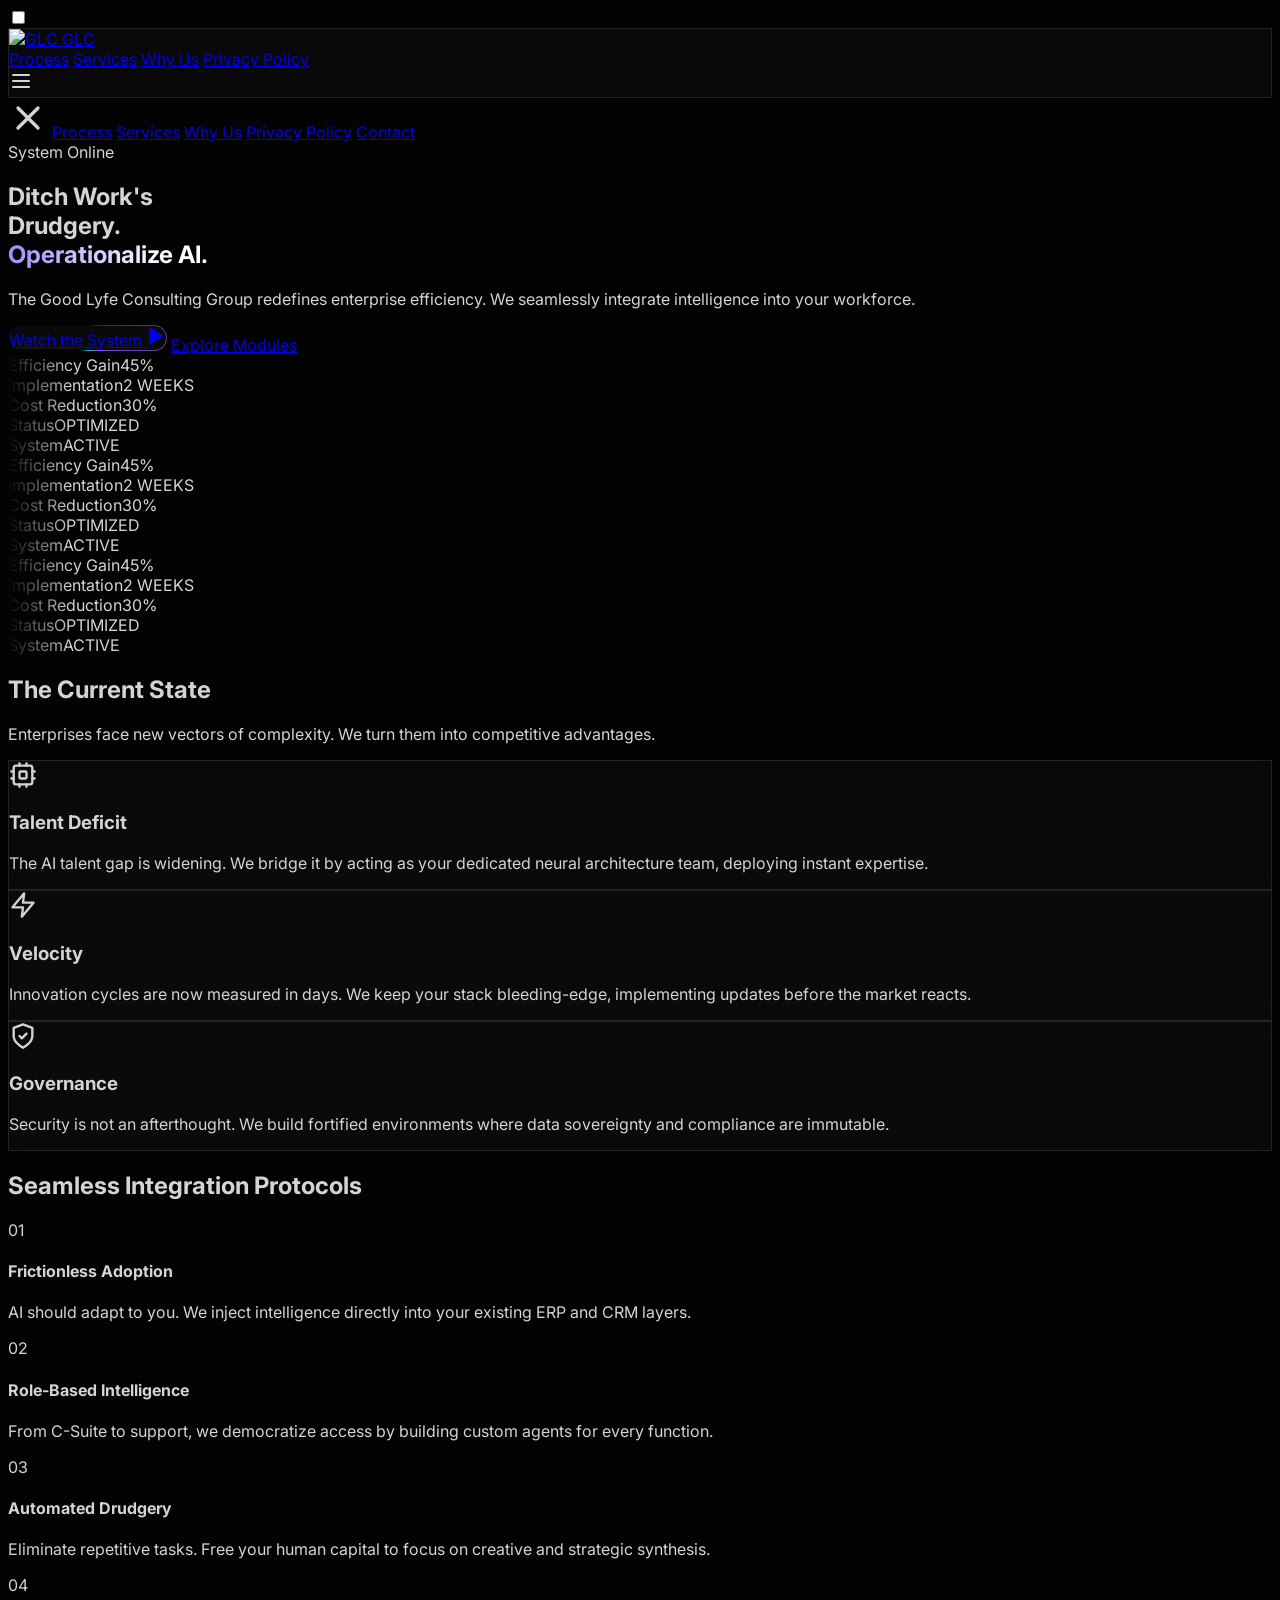
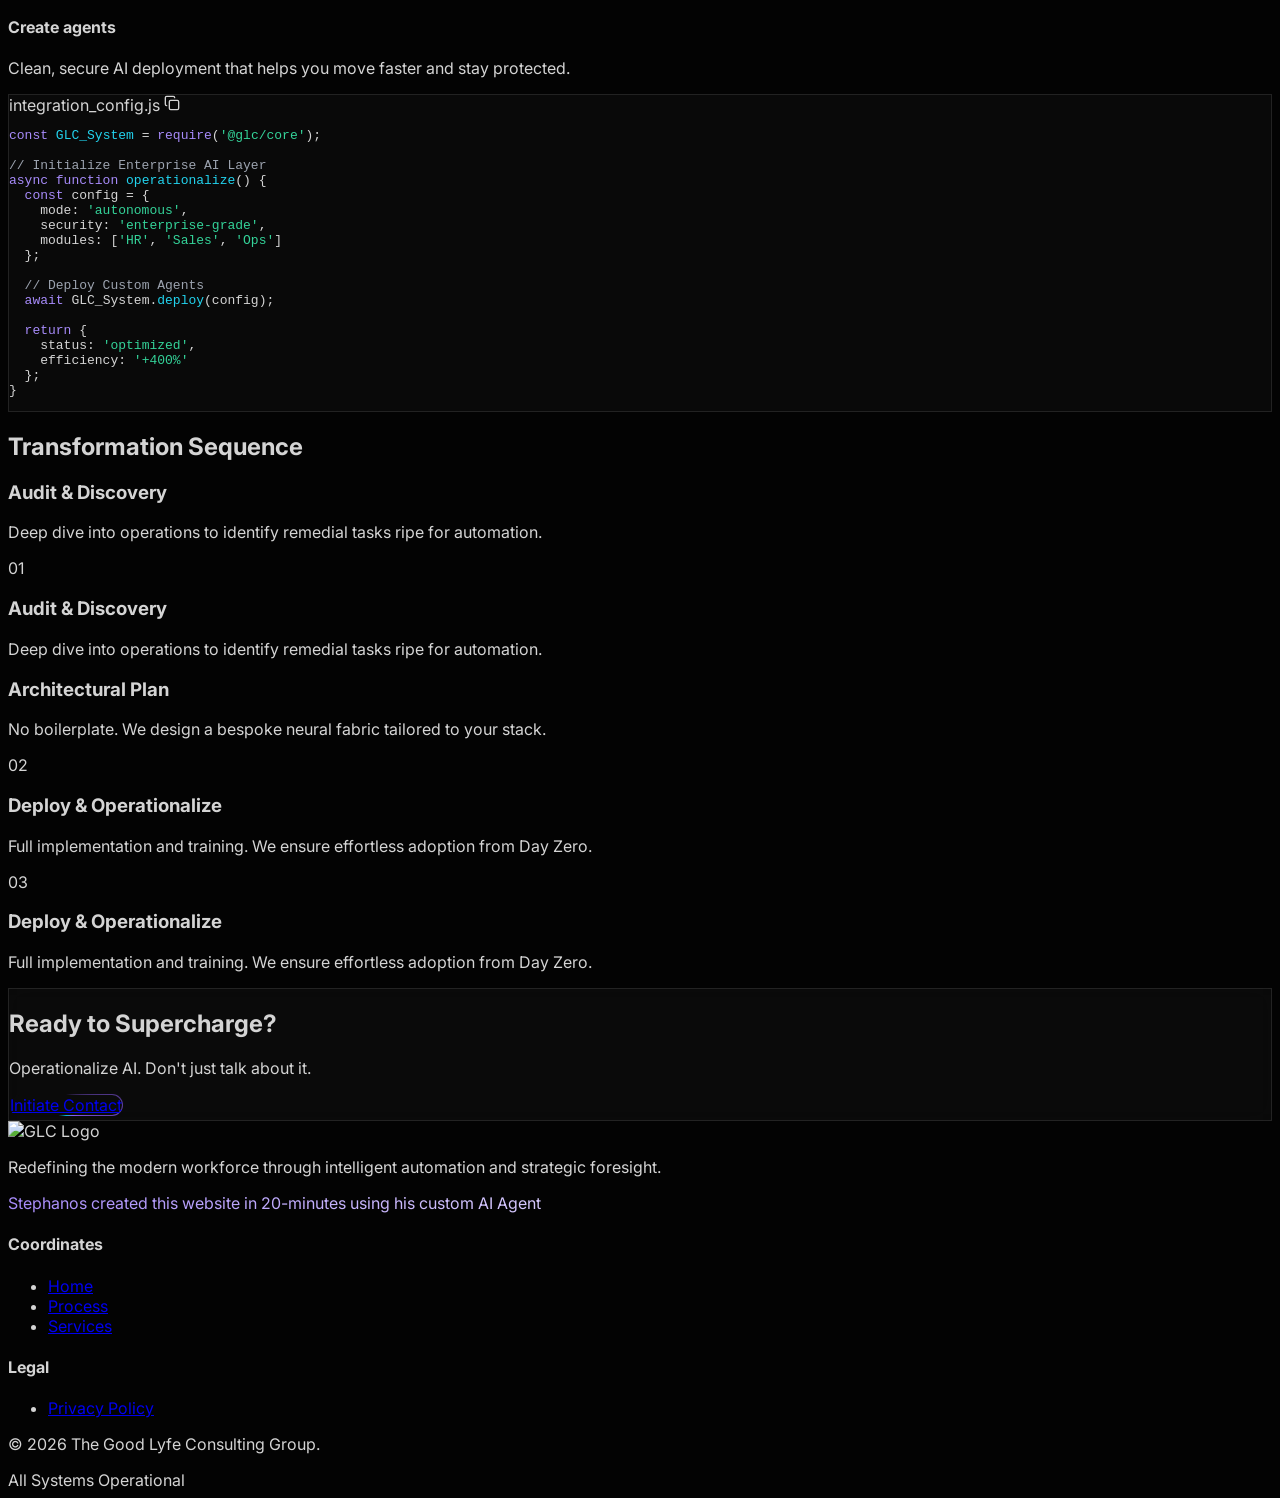
==== commit 538ca627: "Published your App Replit-Commit-Author: Deployment Replit-Commit-Deployment-Build-Id: ec129645-8e19" ====
--- a/index.html
+++ b/index.html
@@ -359,8 +359,8 @@
                                 <span class="font-mono text-violet-300 text-xl font-bold">04</span>
                             </div>
                             <div>
-                                <h4 class="text-2xl text-white mb-3 font-medium">Create agents (including ClawBots)</h4>
-                                <p class="text-neutral-300 text-base leading-relaxed font-light">Clean, secure AI deployment that helps you move faster and stay protected. Check out our pricing <a href="https://www.atxclaw.com/v3#pricing" target="_blank" class="text-violet-400 hover:text-white underline decoration-violet-500/50 hover:decoration-white transition-all">here</a>.</p>
+                                <h4 class="text-2xl text-white mb-3 font-medium">Create agents </h4>
+                                <p class="text-neutral-300 text-base leading-relaxed font-light">Clean, secure AI deployment that helps you move faster and stay protected. </p>
                             </div>
                         </div>
                     </div>
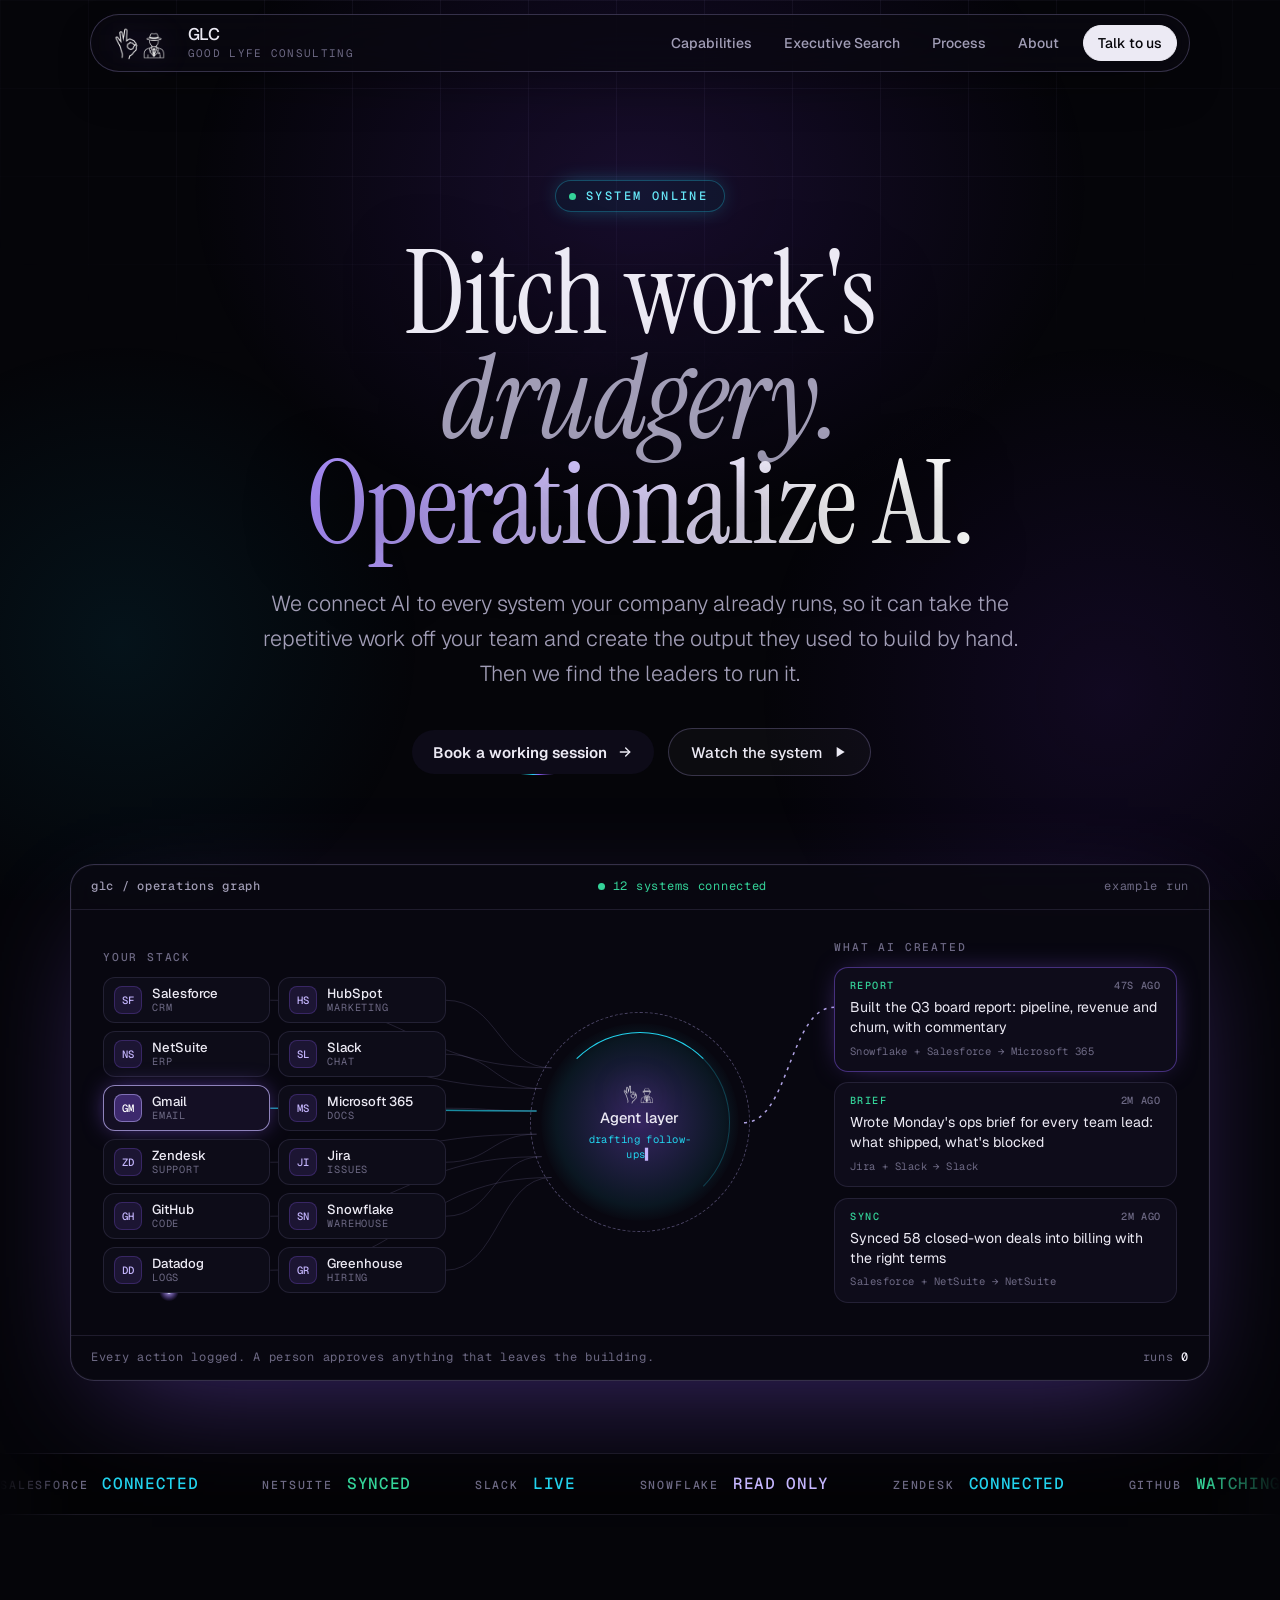
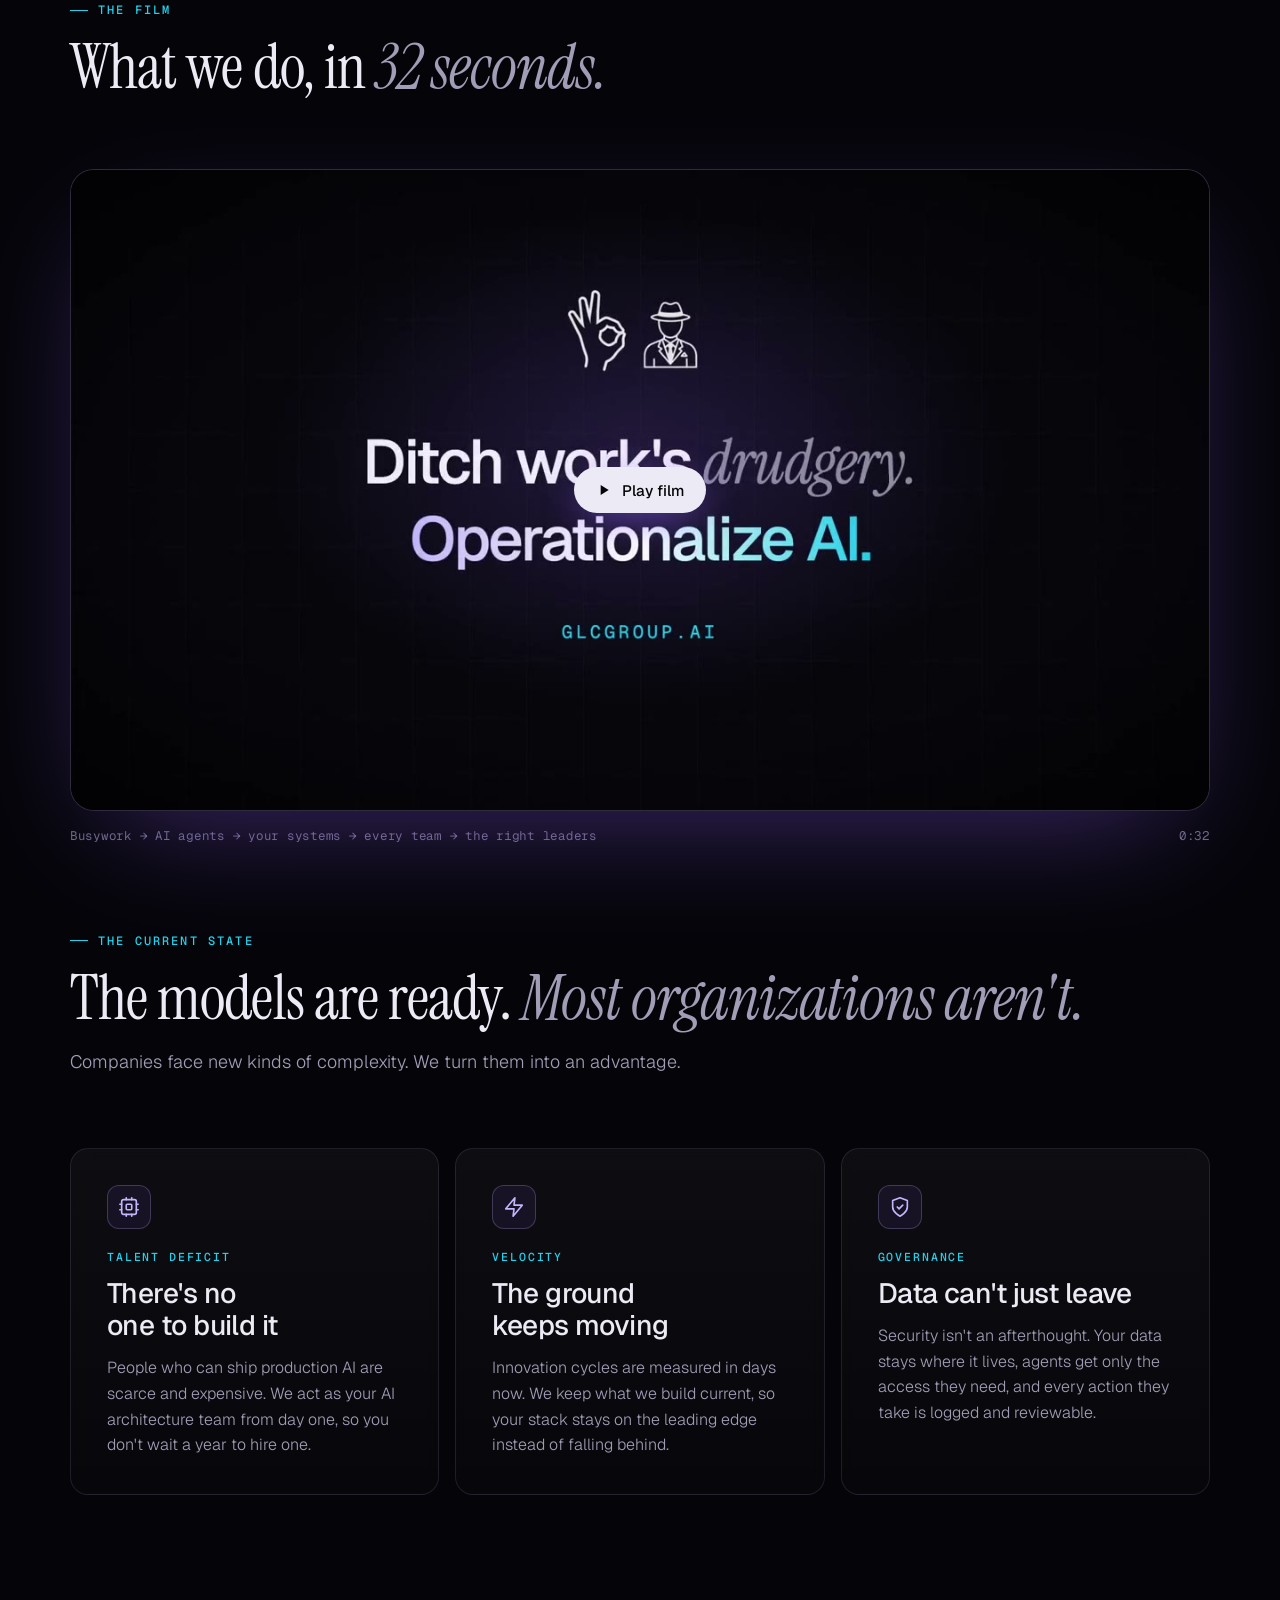
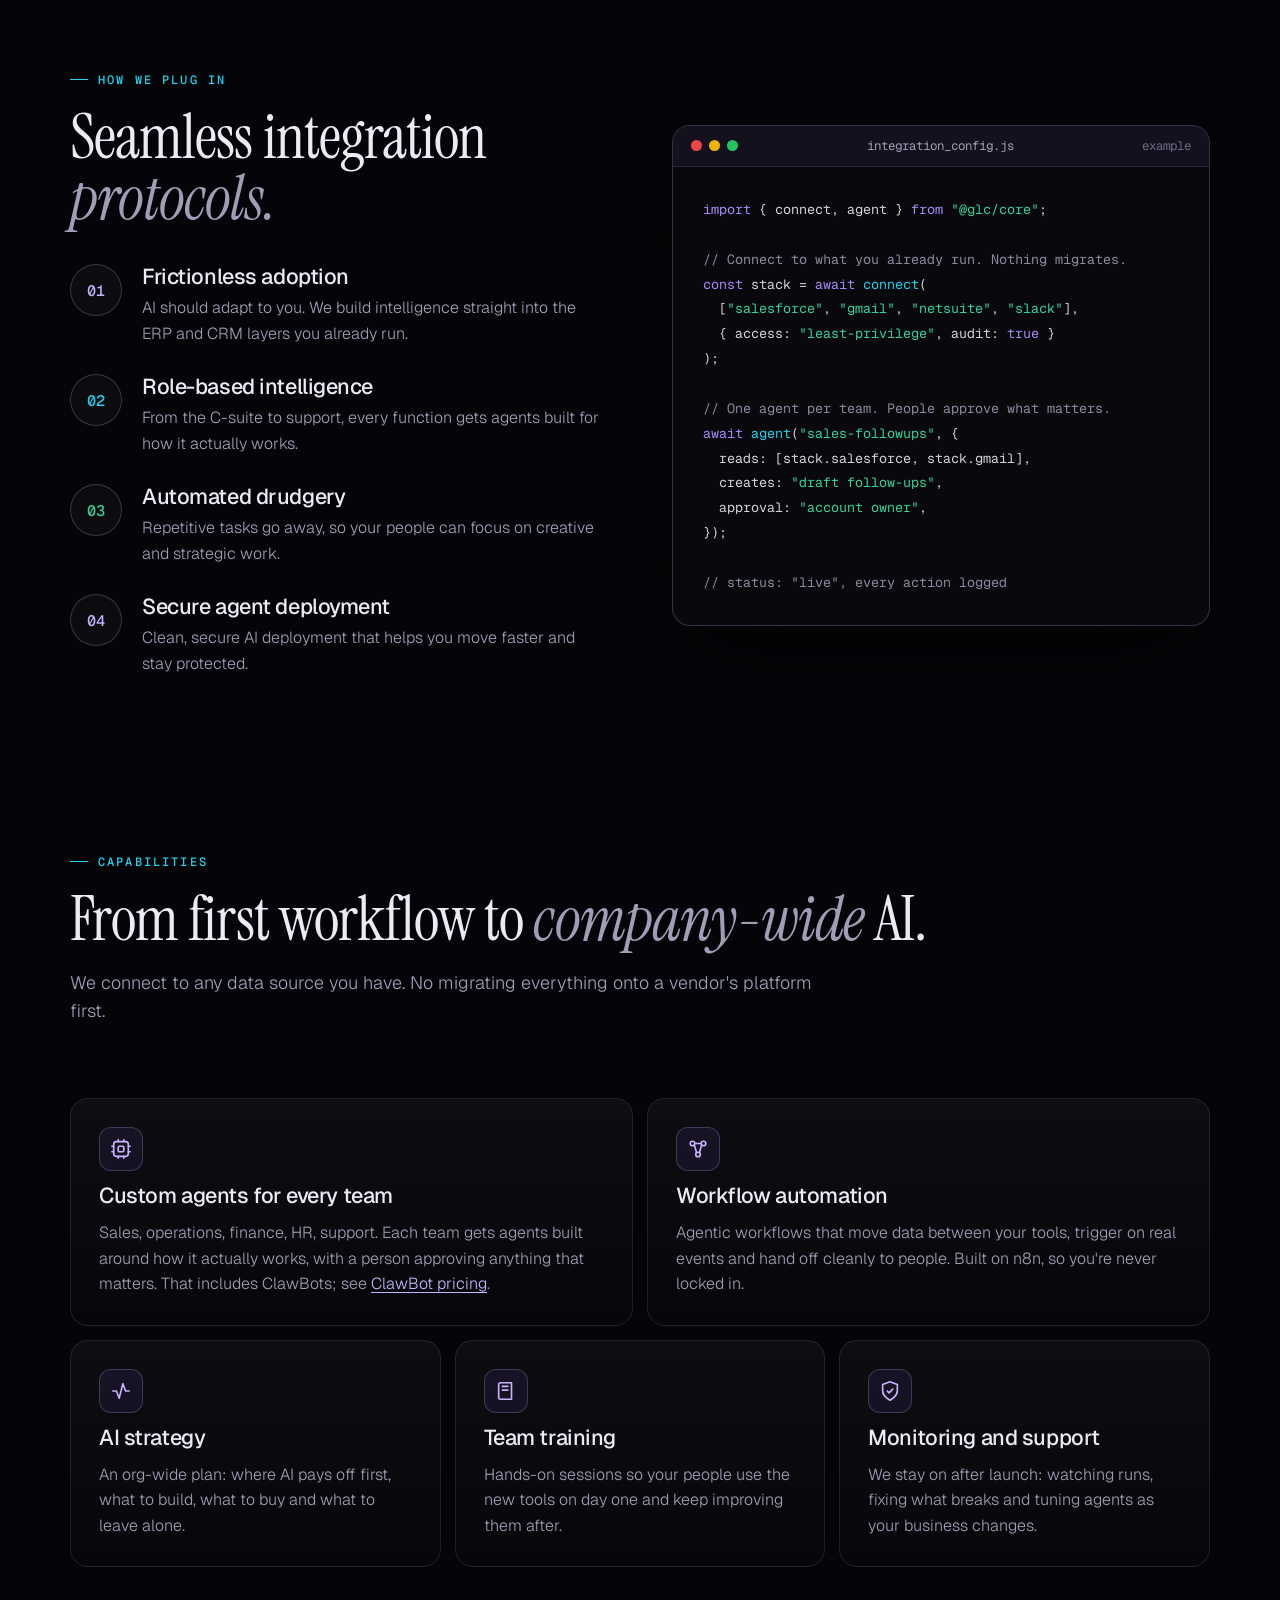
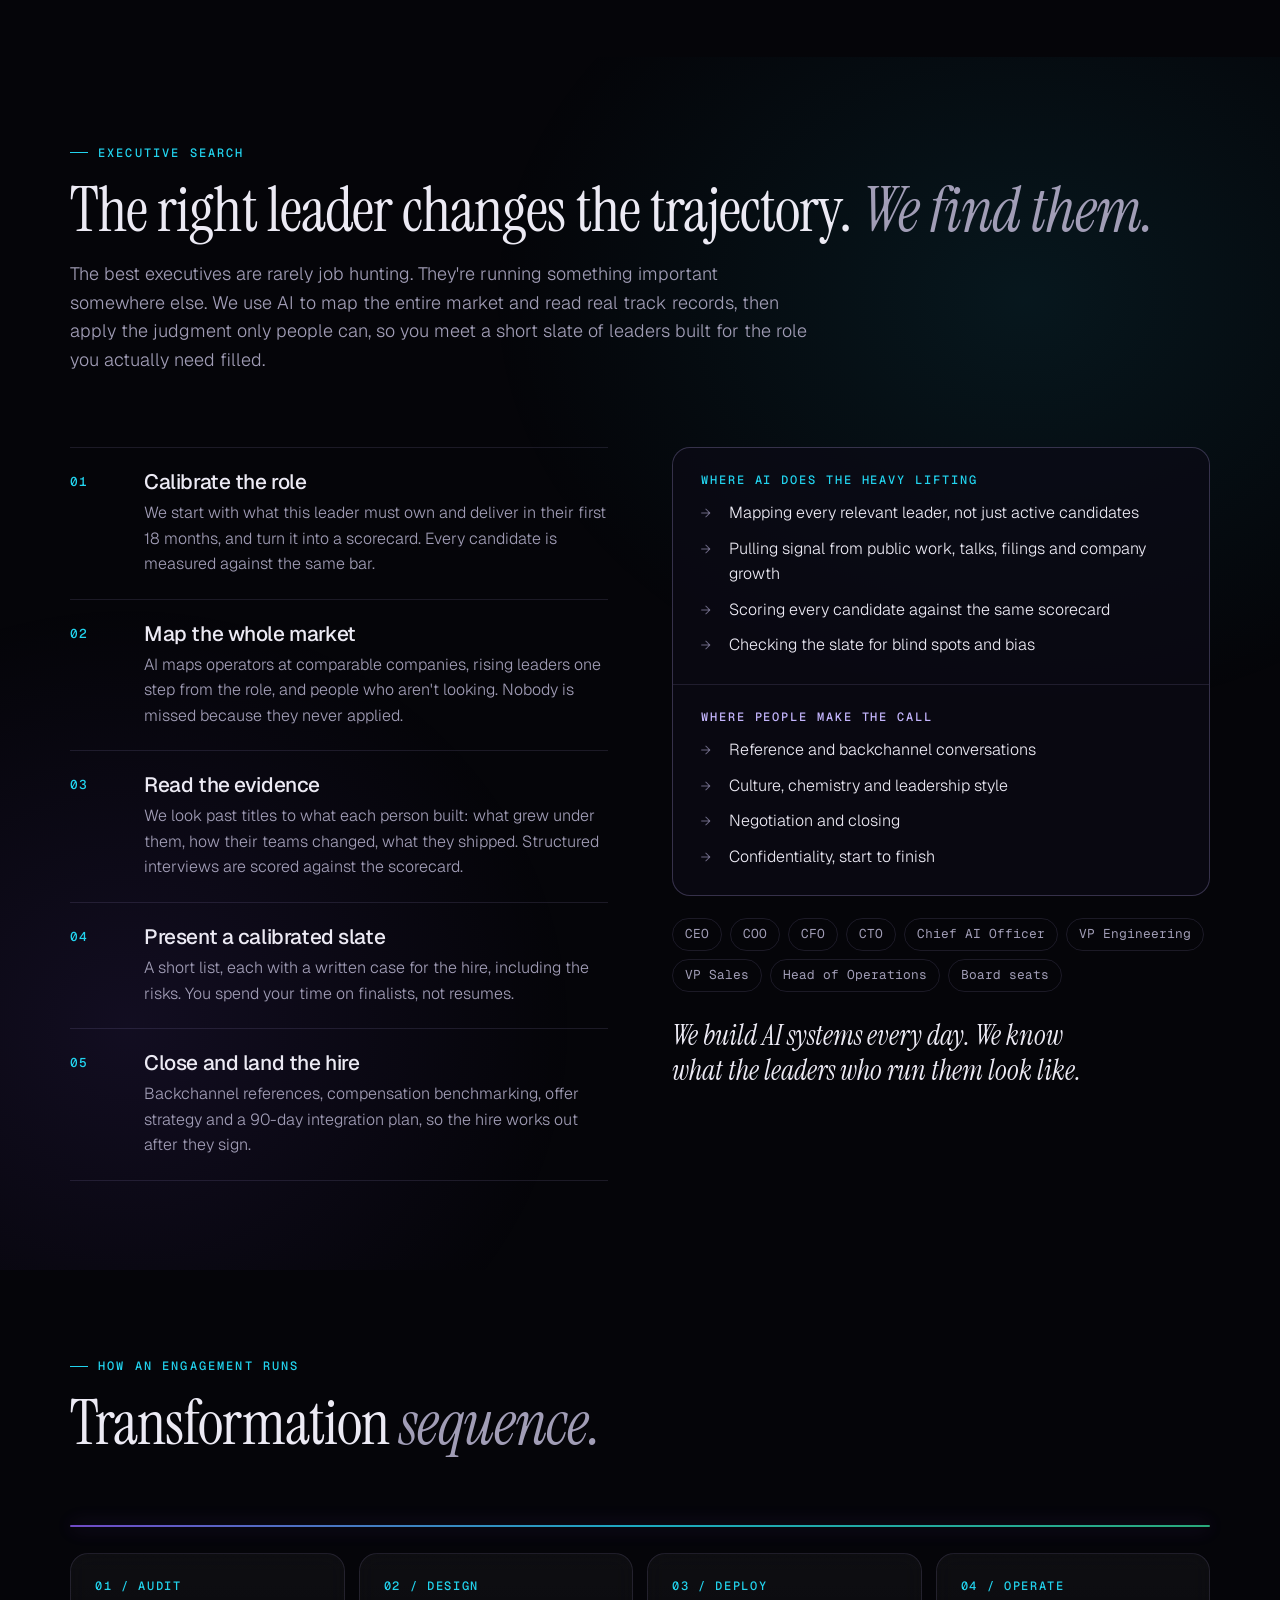
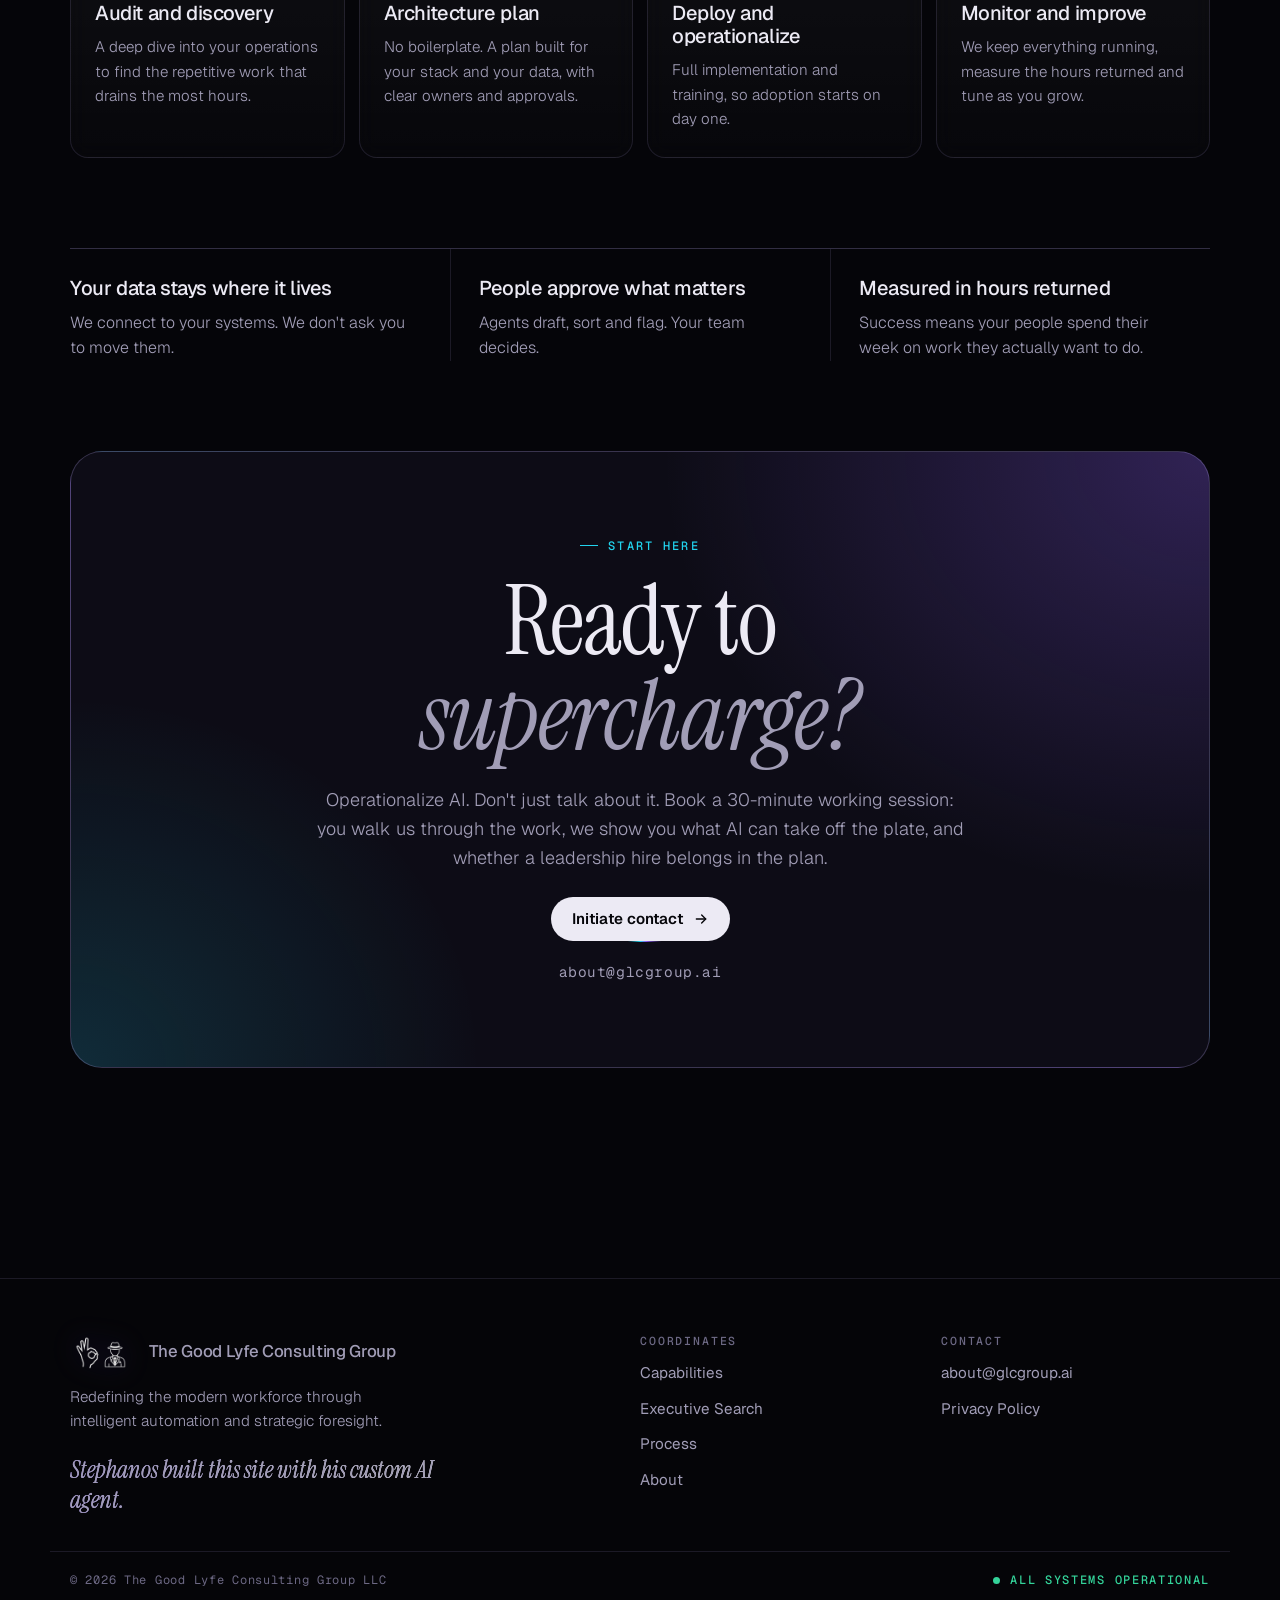
==== commit 7c3e4053: "Redesign: merge the live site's best elements with the new site; hero becomes a live operations grap" ====
--- a/index.html
+++ b/index.html
@@ -1,534 +1,347 @@
 <!DOCTYPE html>
-<html lang="en" class="scroll-smooth">
+<html lang="en">
 <head>
     <meta charset="UTF-8">
-    <meta name="viewport" content="width=device-width, initial-scale=1.0">
+    <meta name="viewport" content="width=device-width, initial-scale=1.0, viewport-fit=cover">
     <title>The Good Lyfe Consulting Group | Operationalize AI</title>
-    
-    <!-- Favicon -->
-    <link rel="icon" href="https://i.postimg.cc/bwsKFDvs/okay-purple-Hand-Back-White.png" type="image/png">
-
-    <!-- Tailwind CSS -->
-    <script src="https://cdn.tailwindcss.com"></script>
-    
-    <!-- Google Fonts -->
+    <meta name="description" content="GLC connects AI agents to every system you already run, so they take repetitive work off your team and create real output. Plus AI-powered executive search.">
+    <link rel="icon" href="assets/favicon.png" type="image/png">
     <link rel="preconnect" href="https://fonts.googleapis.com">
     <link rel="preconnect" href="https://fonts.gstatic.com" crossorigin>
-    <link href="https://fonts.googleapis.com/css2?family=Instrument+Serif:ital@0;1&family=Inter:wght@300;400;500;600;700&family=JetBrains+Mono:wght@400;500&display=swap" rel="stylesheet">
-    
-    <!-- Tailwind Configuration -->
-    <script>
-        tailwind.config = {
-            theme: {
-                extend: {
-                    colors: {
-                        bg: '#030303',
-                        violet: '#8B5CF6',
-                        cyan: '#06B6D4',
-                        emerald: '#10B981',
-                        offwhite: '#e5e5e5',
-                        graytext: '#a3a3a3',
-                    },
-                    fontFamily: {
-                        serif: ['"Instrument Serif"', 'serif'],
-                        sans: ['"Inter"', 'sans-serif'],
-                        mono: ['"JetBrains Mono"', 'monospace'],
-                    },
-                    animation: {
-                        'spin-slow': 'spin 4s linear infinite',
-                        'ticker': 'ticker 40s linear infinite',
-                        'float': 'float 10s ease-in-out infinite',
-                        'pulse-glow': 'pulse-glow 3s cubic-bezier(0.4, 0, 0.6, 1) infinite',
-                    },
-                    keyframes: {
-                        ticker: {
-                            '0%': { transform: 'translateX(0)' },
-                            '100%': { transform: 'translateX(-50%)' },
-                        },
-                        float: {
-                            '0%, 100%': { transform: 'translateY(0)' },
-                            '50%': { transform: 'translateY(-20px)' },
-                        },
-                        'pulse-glow': {
-                            '0%, 100%': { opacity: '0.5' },
-                            '50%': { opacity: '1' },
-                        }
-                    }
-                }
-            }
-        }
-    </script>
-    
-    <style>
-        body {
-            background-color: #030303;
-            color: #d4d4d4;
-            font-family: 'Inter', sans-serif;
-            overflow-x: hidden;
-        }
-
-        /* Custom Scrollbar */
-        ::-webkit-scrollbar {
-            width: 8px;
-        }
-        ::-webkit-scrollbar-track {
-            background: #030303;
-        }
-        ::-webkit-scrollbar-thumb {
-            background: #333;
-            border-radius: 4px;
-        }
-        ::-webkit-scrollbar-thumb:hover {
-            background: #555;
-        }
-
-        /* Glassmorphism Utilities */
-        .glass-panel {
-            background: rgba(10, 10, 10, 0.9);
-            backdrop-filter: blur(24px);
-            -webkit-backdrop-filter: blur(24px);
-            border: 1px solid rgba(255, 255, 255, 0.1); 
-        }
-
-        .glass-card {
-            background: rgba(255, 255, 255, 0.03); 
-            border: 1px solid rgba(255, 255, 255, 0.1); 
-            backdrop-filter: blur(10px);
-            transition: all 0.4s cubic-bezier(0.23, 1, 0.32, 1);
-        }
-
-        .glass-card:hover {
-            transform: translateY(-8px);
-            border-color: rgba(139, 92, 246, 0.5);
-            box-shadow: 0 0 40px -10px rgba(139, 92, 246, 0.2);
-            background: rgba(255, 255, 255, 0.05);
-        }
-
-        /* Text Shimmer */
-        .text-shimmer {
-            background: linear-gradient(90deg, #a78bfa 0%, #ffffff 40%, #ffffff 60%, #22d3ee 100%);
-            background-size: 200%;
-            -webkit-background-clip: text;
-            -webkit-text-fill-color: transparent;
-            animation: shimmer 5s infinite linear;
-        }
-
-        @keyframes shimmer {
-            0% { background-position: 100% center; }
-            100% { background-position: -100% center; }
-        }
-
-        /* Shiny Border Button */
-        .shiny-button-wrapper {
-            position: relative;
-            border-radius: 9999px;
-            padding: 1px;
-            overflow: hidden;
-            display: inline-block;
-        }
-
-        .shiny-button-wrapper::before {
-            content: '';
-            position: absolute;
-            top: -50%;
-            left: -50%;
-            width: 200%;
-            height: 200%;
-            background: conic-gradient(from 0deg, transparent 0%, #8b5cf6 40%, #06b6d4 50%, transparent 60%);
-            animation: spin 4s linear infinite;
-        }
-
-        .shiny-button-content {
-            position: relative;
-            background: #0a0a0a;
-            border-radius: 9999px;
-            z-index: 10;
-        }
-
-        /* Ticker Mask */
-        .ticker-mask {
-            mask-image: linear-gradient(to right, transparent, black 5%, black 95%, transparent);
-            -webkit-mask-image: linear-gradient(to right, transparent, black 5%, black 95%, transparent);
-        }
-
-        /* Code Syntax Highlighting Colors */
-        .code-keyword { color: #A78BFA; }
-        .code-string { color: #34D399; }
-        .code-class { color: #22D3EE; }
-        .code-comment { color: #9CA3AF; }
-    </style>
+    <link href="https://fonts.googleapis.com/css2?family=Geist:wght@300;400;500;600&family=Geist+Mono:wght@400;500&family=Instrument+Serif:ital@0;1&display=swap" rel="stylesheet">
+    <link rel="stylesheet" href="assets/site.css">
 </head>
-<body class="selection:bg-violet-500/30 selection:text-violet-200">
-
-    <!-- Ambient Background Orbs -->
-    <div class="fixed inset-0 overflow-hidden pointer-events-none z-0">
-        <div class="absolute top-[-10%] left-1/2 -translate-x-1/2 w-[800px] h-[600px] bg-violet-600/10 rounded-full blur-[120px] animate-float"></div>
-        <div class="absolute top-[40%] left-[-10%] w-[500px] h-[500px] bg-cyan-600/5 rounded-full blur-[100px] animate-float" style="animation-delay: 2s;"></div>
-        <div class="absolute bottom-[-10%] right-[-10%] w-[600px] h-[600px] bg-violet-900/10 rounded-full blur-[120px] animate-float" style="animation-delay: 4s;"></div>
-    </div>
-
-    <!-- Hidden Checkbox for Mobile Menu Logic (Pure CSS) -->
-    <input type="checkbox" id="mobile-menu-toggle" class="peer hidden">
-
-    <!-- Floating Navigation Pill -->
-    <nav class="fixed top-6 left-1/2 -translate-x-1/2 w-[98%] max-w-[900px] z-50 transition-all duration-300">
-        <div class="glass-panel rounded-full px-5 py-2 flex items-center justify-between shadow-2xl">
-            <!-- Logo - Smaller (approx 1/3 of previous h-20) -->
-            <a href="#" class="flex items-center group gap-3">
-                <img src="https://i.postimg.cc/PfbhmwLH/THE-GOOD-LYFE-CONSULTING-GROUP-White-No-Words-PNG.png" alt="GLC" class="h-8 w-auto object-contain group-hover:scale-105 transition-transform drop-shadow-[0_0_15px_rgba(139,92,246,0.3)]">
-                <span class="font-serif text-lg tracking-wide hidden sm:block text-white font-medium">GLC</span>
-            </a>
-
-            <!-- Links - Smaller text -->
-            <div class="hidden md:flex items-center space-x-6">
-                <a href="#process" class="text-xs uppercase tracking-widest text-neutral-300 hover:text-white hover:shadow-glow transition-all font-semibold">Process</a>
-                <a href="#services" class="text-xs uppercase tracking-widest text-neutral-300 hover:text-white hover:shadow-glow transition-all font-semibold">Services</a>
-                <a href="#why-us" class="text-xs uppercase tracking-widest text-neutral-300 hover:text-white hover:shadow-glow transition-all font-semibold">Why Us</a>
-                <a href="https://glcgroup.ai/privacy-policy.html" target="_blank" class="text-xs uppercase tracking-widest text-neutral-300 hover:text-white hover:shadow-glow transition-all font-semibold">Privacy Policy</a>
-            </div>
-            
-            <!-- Mobile Menu Trigger (Label triggers checkbox) -->
-            <label for="mobile-menu-toggle" class="md:hidden text-neutral-300 ml-auto hover:text-white transition-colors cursor-pointer">
-                <!-- Lucide Menu SVG -->
-                <svg xmlns="http://www.w3.org/2000/svg" width="24" height="24" viewBox="0 0 24 24" fill="none" stroke="currentColor" stroke-width="2" stroke-linecap="round" stroke-linejoin="round"><line x1="4" x2="20" y1="12" y2="12"/><line x1="4" x2="20" y1="6" y2="6"/><line x1="4" x2="20" y1="18" y2="18"/></svg>
-            </label>
+<body>
+    <div class="orbs" aria-hidden="true"><span></span><span></span><span></span></div>
+
+    <nav class="nav" aria-label="Main">
+        <a href="index.html" class="brand" aria-label="The Good Lyfe Consulting Group home">
+            <img src="assets/glc-mark.png" alt="">
+            <span>GLC<small>Good Lyfe Consulting</small></span>
+        </a>
+        <button class="menu-btn" type="button" aria-expanded="false" aria-controls="nav-links">Menu</button>
+        <div class="nav-links" id="nav-links">
+            <a href="#capabilities">Capabilities</a>
+            <a href="#executive-search">Executive Search</a>
+            <a href="#process">Process</a>
+            <a href="about.html">About</a>
+            <a href="mailto:about@glcgroup.ai" class="btn btn-solid btn-sm nav-cta">Talk to us</a>
         </div>
     </nav>
 
-    <!-- Mobile Menu Overlay (Controlled by Peer Checkbox) -->
-    <div id="mobile-menu" class="fixed inset-0 bg-black/95 backdrop-blur-xl z-40 transform translate-x-full peer-checked:translate-x-0 transition-transform duration-300 flex flex-col items-center justify-center space-y-8">
-        <label for="mobile-menu-toggle" class="absolute top-8 right-8 text-neutral-400 hover:text-white cursor-pointer">
-            <!-- Lucide X SVG -->
-            <svg xmlns="http://www.w3.org/2000/svg" width="40" height="40" viewBox="0 0 24 24" fill="none" stroke="currentColor" stroke-width="2" stroke-linecap="round" stroke-linejoin="round"><path d="M18 6 6 18"/><path d="m6 6 12 12"/></svg>
-        </label>
-        <a href="#process" class="text-4xl font-serif text-neutral-200 hover:text-white transition-colors">Process</a>
-        <a href="#services" class="text-4xl font-serif text-neutral-200 hover:text-white transition-colors">Services</a>
-        <a href="#why-us" class="text-4xl font-serif text-neutral-200 hover:text-white transition-colors">Why Us</a>
-        <a href="https://glcgroup.ai/privacy-policy.html" target="_blank" class="text-4xl font-serif text-neutral-200 hover:text-white transition-colors">Privacy Policy</a>
-        <a href="#contact" class="text-4xl font-serif text-neutral-200 hover:text-white transition-colors">Contact</a>
-    </div>
-
-    <main class="relative z-10">
-        <!-- Hero Section -->
-        <section class="min-h-screen flex flex-col items-center justify-center text-center px-4 pt-32 pb-20 relative">
-            <div class="max-w-6xl mx-auto space-y-10">
-                <!-- Eyebrow -->
+    <main>
+        <!-- Hero -->
+        <header class="hero">
+            <div class="wrap hero-copy">
+                <span class="status rise"><span class="dot"></span>System online</span>
+                <h1 class="rise" style="--d:.08s">Ditch work's<br><em>drudgery.</em><br><span class="shimmer">Operationalize AI.</span></h1>
+                <p class="lede rise" style="--d:.16s">We connect AI to every system your company already runs, so it can take the repetitive work off your team and create the output they used to build by hand. Then we find the leaders to run it.</p>
+                <div class="hero-actions rise" style="--d:.24s">
+                    <a href="mailto:about@glcgroup.ai" class="btn btn-shine">Book a working session
+                        <svg viewBox="0 0 24 24" fill="none" stroke="currentColor" stroke-width="2" stroke-linecap="round" stroke-linejoin="round" aria-hidden="true"><path d="M5 12h14"/><path d="m13 6 6 6-6 6"/></svg>
+                    </a>
+                    <a href="#film" class="btn">Watch the system
+                        <svg viewBox="0 0 24 24" fill="currentColor" aria-hidden="true"><path d="M7 4.5v15l12-7.5z"/></svg>
+                    </a>
+                </div>
+            </div>
+
+            <div class="wrap">
+                <div class="graph rise" style="--d:.32s" aria-label="Example of the GLC agent layer: your systems feed it data, it writes results back into them and creates new work">
+                    <div class="graph-top">
+                        <b>glc / operations graph</b>
+                        <span class="graph-live"><span class="dot"></span>12 systems connected</span>
+                        <span>example run</span>
+                    </div>
+                    <div class="graph-body">
+                        <svg class="graph-wires" aria-hidden="true"></svg>
+                        <div class="graph-col">
+                            <span class="col-h">Your stack</span>
+                            <ul class="nodes">
+                                <li class="node" data-id="salesforce"><i>SF</i><span><b>Salesforce</b><small>CRM</small></span></li>
+                                <li class="node" data-id="hubspot"><i>HS</i><span><b>HubSpot</b><small>Marketing</small></span></li>
+                                <li class="node" data-id="netsuite"><i>NS</i><span><b>NetSuite</b><small>ERP</small></span></li>
+                                <li class="node" data-id="slack"><i>SL</i><span><b>Slack</b><small>Chat</small></span></li>
+                                <li class="node" data-id="gmail"><i>GM</i><span><b>Gmail</b><small>Email</small></span></li>
+                                <li class="node" data-id="m365"><i>MS</i><span><b>Microsoft 365</b><small>Docs</small></span></li>
+                                <li class="node" data-id="zendesk"><i>ZD</i><span><b>Zendesk</b><small>Support</small></span></li>
+                                <li class="node" data-id="jira"><i>JI</i><span><b>Jira</b><small>Issues</small></span></li>
+                                <li class="node" data-id="github"><i>GH</i><span><b>GitHub</b><small>Code</small></span></li>
+                                <li class="node" data-id="snowflake"><i>SN</i><span><b>Snowflake</b><small>Warehouse</small></span></li>
+                                <li class="node" data-id="datadog"><i>DD</i><span><b>Datadog</b><small>Logs</small></span></li>
+                                <li class="node" data-id="greenhouse"><i>GR</i><span><b>Greenhouse</b><small>Hiring</small></span></li>
+                            </ul>
+                        </div>
+                        <div class="graph-core">
+                            <div class="core">
+                                <span class="ring"></span><span class="ring r2"></span>
+                                <div class="core-in">
+                                    <img src="assets/glc-mark.png" alt="">
+                                    <b>Agent layer</b>
+                                    <span class="core-task">listening</span>
+                                </div>
+                            </div>
+                        </div>
+                        <div class="graph-col">
+                            <span class="col-h">What AI created</span>
+                            <ol class="feed" aria-live="off"></ol>
+                        </div>
+                    </div>
+                    <div class="graph-foot"><span>Every action logged. A person approves anything that leaves the building.</span><span>runs <b class="runs">0</b></span></div>
+                </div>
+            </div>
+        </header>
+
+        <!-- Integration ticker -->
+        <div class="ticker" aria-label="Integration status">
+            <div class="ticker-track">
+                <span><b>Salesforce</b><i class="c">Connected</i></span><span><b>NetSuite</b><i class="m">Synced</i></span><span><b>Slack</b><i class="c">Live</i></span><span><b>Snowflake</b><i class="v">Read only</i></span><span><b>Zendesk</b><i class="c">Connected</i></span><span><b>GitHub</b><i class="m">Watching</i></span><span><b>Human approval</b><i class="v">On</i></span><span><b>Audit log</b><i class="m">Active</i></span><span><b>Your data</b><i class="c">Stays in place</i></span>
+                <span aria-hidden="true"><b>Salesforce</b><i class="c">Connected</i></span><span aria-hidden="true"><b>NetSuite</b><i class="m">Synced</i></span><span aria-hidden="true"><b>Slack</b><i class="c">Live</i></span><span aria-hidden="true"><b>Snowflake</b><i class="v">Read only</i></span><span aria-hidden="true"><b>Zendesk</b><i class="c">Connected</i></span><span aria-hidden="true"><b>GitHub</b><i class="m">Watching</i></span><span aria-hidden="true"><b>Human approval</b><i class="v">On</i></span><span aria-hidden="true"><b>Audit log</b><i class="m">Active</i></span><span aria-hidden="true"><b>Your data</b><i class="c">Stays in place</i></span>
+            </div>
+        </div>
+
+        <!-- Film -->
+        <section id="film" class="section">
+            <div class="wrap">
+                <div class="head">
+                    <span class="label">The film</span>
+                    <h2>What we do, in <em>32 seconds.</em></h2>
+                </div>
+                <div class="film">
+                    <button type="button" class="film-play" hidden>
+                        <svg viewBox="0 0 24 24" fill="currentColor" aria-hidden="true"><path d="M7 4.5v15l12-7.5z"/></svg>Play film
+                    </button>
+                    <video src="assets/glc-film.mp4" poster="assets/glc-film-poster.jpg" autoplay muted loop playsinline disablepictureinpicture disableremoteplayback preload="auto" aria-label="GLC film: AI agents for every team, connected to your systems, plus AI-powered executive search"></video>
+                </div>
+                <div class="film-meta"><span>Busywork → AI agents → your systems → every team → the right leaders</span><span>0:32</span></div>
+            </div>
+        </section>
+
+        <!-- The current state -->
+        <section id="why-us" class="section" style="padding-top:0">
+            <div class="wrap">
+                <div class="head">
+                    <span class="label">The current state</span>
+                    <h2>The models are ready. <em>Most organizations aren't.</em></h2>
+                    <p class="lede">Companies face new kinds of complexity. We turn them into an advantage.</p>
+                </div>
+                <div class="trio">
+                    <div class="glass">
+                        <span class="ico"><svg viewBox="0 0 24 24" fill="none" stroke="currentColor" stroke-width="1.8" stroke-linecap="round" stroke-linejoin="round" aria-hidden="true"><rect x="4" y="4" width="16" height="16" rx="2"/><rect x="9" y="9" width="6" height="6" rx="1"/><path d="M15 2v2M15 20v2M2 15h2M2 9h2M20 15h2M20 9h2M9 2v2M9 20v2"/></svg></span>
+                        <span class="k">Talent deficit</span>
+                        <h3>There's no one to build it</h3>
+                        <p>People who can ship production AI are scarce and expensive. We act as your AI architecture team from day one, so you don't wait a year to hire one.</p>
+                    </div>
+                    <div class="glass">
+                        <span class="ico"><svg viewBox="0 0 24 24" fill="none" stroke="currentColor" stroke-width="1.8" stroke-linecap="round" stroke-linejoin="round" aria-hidden="true"><path d="M13 2 3 14h9l-1 8 10-12h-9z"/></svg></span>
+                        <span class="k">Velocity</span>
+                        <h3>The ground keeps moving</h3>
+                        <p>Innovation cycles are measured in days now. We keep what we build current, so your stack stays on the leading edge instead of falling behind.</p>
+                    </div>
+                    <div class="glass">
+                        <span class="ico"><svg viewBox="0 0 24 24" fill="none" stroke="currentColor" stroke-width="1.8" stroke-linecap="round" stroke-linejoin="round" aria-hidden="true"><path d="M12 22s8-4 8-10V5l-8-3-8 3v7c0 6 8 10 8 10Z"/><path d="m9 12 2 2 4-4"/></svg></span>
+                        <span class="k">Governance</span>
+                        <h3>Data can't just leave</h3>
+                        <p>Security isn't an afterthought. Your data stays where it lives, agents get only the access they need, and every action they take is logged and reviewable.</p>
+                    </div>
+                </div>
+            </div>
+        </section>
+
+        <!-- Integration protocols -->
+        <section id="integration" class="section">
+            <div class="wrap integrate">
                 <div>
-                    <span class="inline-block py-1.5 px-4 rounded-full border border-cyan-500/30 bg-cyan-900/10 text-xs uppercase tracking-[0.2em] text-cyan-300 font-bold mb-8 shadow-[0_0_20px_-5px_rgba(6,182,212,0.4)]">
-                        System Online
-                    </span>
-                </div>
-
-                <!-- Main Heading -->
-                <h1 class="font-serif text-6xl md:text-8xl lg:text-9xl leading-[0.9] tracking-tight text-white drop-shadow-2xl">
-                    Ditch Work's<br>
-                    <span class="text-neutral-500 italic">Drudgery.</span><br>
-                    <span class="text-shimmer font-medium">Operationalize AI.</span>
-                </h1>
-
-                <!-- Subtext -->
-                <p class="font-sans text-neutral-300 text-xl md:text-2xl max-w-3xl mx-auto leading-relaxed font-light">
-                    The Good Lyfe Consulting Group redefines enterprise efficiency. We seamlessly integrate intelligence into your workforce.
-                </p>
-
-                <!-- Actions -->
-                <div class="flex flex-col sm:flex-row items-center justify-center gap-8 mt-16">
-                    <!-- Shiny Border Button -->
-                    <a href="https://vimeo.com/1097685100" target="_blank" class="shiny-button-wrapper group cursor-pointer hover:scale-105 transition-transform duration-300">
-                        <div class="shiny-button-content px-10 py-5 flex items-center gap-4 bg-gray-900">
-                            <span class="text-white font-bold tracking-wide text-lg">Watch the System</span>
-                            <!-- Lucide Play SVG -->
-                            <svg xmlns="http://www.w3.org/2000/svg" width="20" height="20" viewBox="0 0 24 24" fill="currentColor" stroke="currentColor" stroke-width="2" stroke-linecap="round" stroke-linejoin="round" class="text-violet-400 group-hover:scale-110 transition-transform"><polygon points="5 3 19 12 5 21 5 3"/></svg>
-                        </div>
+                    <div class="head" style="margin-bottom:36px">
+                        <span class="label">How we plug in</span>
+                        <h2>Seamless integration <em>protocols.</em></h2>
+                    </div>
+                    <ol class="protocols">
+                        <li><span class="n">01</span><div><h3>Frictionless adoption</h3><p>AI should adapt to you. We build intelligence straight into the ERP and CRM layers you already run.</p></div></li>
+                        <li><span class="n">02</span><div><h3>Role-based intelligence</h3><p>From the C-suite to support, every function gets agents built for how it actually works.</p></div></li>
+                        <li><span class="n">03</span><div><h3>Automated drudgery</h3><p>Repetitive tasks go away, so your people can focus on creative and strategic work.</p></div></li>
+                        <li><span class="n">04</span><div><h3>Secure agent deployment</h3><p>Clean, secure AI deployment that helps you move faster and stay protected.</p></div></li>
+                    </ol>
+                </div>
+                <div class="code" aria-label="Example integration config">
+                    <div class="code-top"><span class="lights"><i></i><i></i><i></i></span><span>integration_config.js</span><span>example</span></div>
+<pre><span class="kw">import</span> { connect, agent } <span class="kw">from</span> <span class="st">"@glc/core"</span>;
+
+<span class="cm">// Connect to what you already run. Nothing migrates.</span>
+<span class="kw">const</span> stack = <span class="kw">await</span> <span class="fn">connect</span>(
+  [<span class="st">"salesforce"</span>, <span class="st">"gmail"</span>, <span class="st">"netsuite"</span>, <span class="st">"slack"</span>],
+  { access: <span class="st">"least-privilege"</span>, audit: <span class="kw">true</span> }
+);
+
+<span class="cm">// One agent per team. People approve what matters.</span>
+<span class="kw">await</span> <span class="fn">agent</span>(<span class="st">"sales-followups"</span>, {
+  reads: [stack.salesforce, stack.gmail],
+  creates: <span class="st">"draft follow-ups"</span>,
+  approval: <span class="st">"account owner"</span>,
+});
+
+<span class="cm">// status: "live", every action logged</span></pre>
+                </div>
+            </div>
+        </section>
+
+        <!-- Capabilities -->
+        <section id="capabilities" class="section">
+            <div class="wrap">
+                <div class="head">
+                    <span class="label">Capabilities</span>
+                    <h2>From first workflow to <em>company-wide</em> AI.</h2>
+                    <p class="lede">We connect to any data source you have. No migrating everything onto a vendor's platform first.</p>
+                </div>
+                <div class="bento">
+                    <div class="cell glass wide">
+                        <span class="ico"><svg viewBox="0 0 24 24" fill="none" stroke="currentColor" stroke-width="1.8" stroke-linecap="round" stroke-linejoin="round" aria-hidden="true"><rect x="4" y="4" width="16" height="16" rx="3"/><rect x="9" y="9" width="6" height="6" rx="1"/><path d="M9 2v2M15 2v2M9 20v2M15 20v2M2 9h2M2 15h2M20 9h2M20 15h2"/></svg></span>
+                        <h3>Custom agents for every team</h3>
+                        <p>Sales, operations, finance, HR, support. Each team gets agents built around how it actually works, with a person approving anything that matters. That includes ClawBots; see <a href="https://www.atxclaw.com/v3#pricing" target="_blank" rel="noopener">ClawBot pricing</a>.</p>
+                    </div>
+                    <div class="cell glass wide">
+                        <span class="ico"><svg viewBox="0 0 24 24" fill="none" stroke="currentColor" stroke-width="1.8" stroke-linecap="round" stroke-linejoin="round" aria-hidden="true"><circle cx="6" cy="6" r="2.5"/><circle cx="18" cy="6" r="2.5"/><circle cx="12" cy="18" r="2.5"/><path d="M8 7.5 10.5 16M16 7.5 13.5 16M8.5 6h7"/></svg></span>
+                        <h3>Workflow automation</h3>
+                        <p>Agentic workflows that move data between your tools, trigger on real events and hand off cleanly to people. Built on n8n, so you're never locked in.</p>
+                    </div>
+                    <div class="cell glass">
+                        <span class="ico"><svg viewBox="0 0 24 24" fill="none" stroke="currentColor" stroke-width="1.8" stroke-linecap="round" stroke-linejoin="round" aria-hidden="true"><path d="M3 12h4l3 8 4-16 3 8h4"/></svg></span>
+                        <h3>AI strategy</h3>
+                        <p>An org-wide plan: where AI pays off first, what to build, what to buy and what to leave alone.</p>
+                    </div>
+                    <div class="cell glass">
+                        <span class="ico"><svg viewBox="0 0 24 24" fill="none" stroke="currentColor" stroke-width="1.8" stroke-linecap="round" stroke-linejoin="round" aria-hidden="true"><path d="M4 19V5a2 2 0 0 1 2-2h12v18H6a2 2 0 0 1-2-2Z"/><path d="M8 7h6M8 11h6"/></svg></span>
+                        <h3>Team training</h3>
+                        <p>Hands-on sessions so your people use the new tools on day one and keep improving them after.</p>
+                    </div>
+                    <div class="cell glass">
+                        <span class="ico"><svg viewBox="0 0 24 24" fill="none" stroke="currentColor" stroke-width="1.8" stroke-linecap="round" stroke-linejoin="round" aria-hidden="true"><path d="M12 22s8-4 8-10V5l-8-3-8 3v7c0 6 8 10 8 10Z"/><path d="m9 12 2 2 4-4"/></svg></span>
+                        <h3>Monitoring and support</h3>
+                        <p>We stay on after launch: watching runs, fixing what breaks and tuning agents as your business changes.</p>
+                    </div>
+                </div>
+            </div>
+        </section>
+
+        <!-- Executive search -->
+        <section id="executive-search" class="section search">
+            <div class="wrap">
+                <div class="head">
+                    <span class="label">Executive search</span>
+                    <h2>The right leader changes the trajectory. <em>We find them.</em></h2>
+                    <p class="lede">The best executives are rarely job hunting. They're running something important somewhere else. We use AI to map the entire market and read real track records, then apply the judgment only people can, so you meet a short slate of leaders built for the role you actually need filled.</p>
+                </div>
+
+                <div class="search-grid">
+                    <ol class="steps">
+                        <li><span class="n">01</span><div><h3>Calibrate the role</h3><p>We start with what this leader must own and deliver in their first 18 months, and turn it into a scorecard. Every candidate is measured against the same bar.</p></div></li>
+                        <li><span class="n">02</span><div><h3>Map the whole market</h3><p>AI maps operators at comparable companies, rising leaders one step from the role, and people who aren't looking. Nobody is missed because they never applied.</p></div></li>
+                        <li><span class="n">03</span><div><h3>Read the evidence</h3><p>We look past titles to what each person built: what grew under them, how their teams changed, what they shipped. Structured interviews are scored against the scorecard.</p></div></li>
+                        <li><span class="n">04</span><div><h3>Present a calibrated slate</h3><p>A short list, each with a written case for the hire, including the risks. You spend your time on finalists, not resumes.</p></div></li>
+                        <li><span class="n">05</span><div><h3>Close and land the hire</h3><p>Backchannel references, compensation benchmarking, offer strategy and a 90-day integration plan, so the hire works out after they sign.</p></div></li>
+                    </ol>
+
+                    <div>
+                        <div class="split">
+                            <div class="ai">
+                                <h4>Where AI does the heavy lifting</h4>
+                                <ul>
+                                    <li>Mapping every relevant leader, not just active candidates</li>
+                                    <li>Pulling signal from public work, talks, filings and company growth</li>
+                                    <li>Scoring every candidate against the same scorecard</li>
+                                    <li>Checking the slate for blind spots and bias</li>
+                                </ul>
+                            </div>
+                            <div class="human">
+                                <h4>Where people make the call</h4>
+                                <ul>
+                                    <li>Reference and backchannel conversations</li>
+                                    <li>Culture, chemistry and leadership style</li>
+                                    <li>Negotiation and closing</li>
+                                    <li>Confidentiality, start to finish</li>
+                                </ul>
+                            </div>
+                        </div>
+                        <div class="roles" aria-label="Leadership roles">
+                            <span>CEO</span><span>COO</span><span>CFO</span><span>CTO</span><span>Chief AI Officer</span><span>VP Engineering</span><span>VP Sales</span><span>Head of Operations</span><span>Board seats</span>
+                        </div>
+                        <p class="quote">We build AI systems every day. We know what the leaders who run them look like.</p>
+                    </div>
+                </div>
+            </div>
+        </section>
+
+        <!-- Process -->
+        <section id="process" class="section">
+            <div class="wrap">
+                <div class="head">
+                    <span class="label">How an engagement runs</span>
+                    <h2>Transformation <em>sequence.</em></h2>
+                </div>
+                <div class="bar" aria-hidden="true"></div>
+                <div class="timeline">
+                    <div class="glass"><span class="n">01 / AUDIT</span><h3>Audit and discovery</h3><p>A deep dive into your operations to find the repetitive work that drains the most hours.</p></div>
+                    <div class="glass"><span class="n">02 / DESIGN</span><h3>Architecture plan</h3><p>No boilerplate. A plan built for your stack and your data, with clear owners and approvals.</p></div>
+                    <div class="glass"><span class="n">03 / DEPLOY</span><h3>Deploy and operationalize</h3><p>Full implementation and training, so adoption starts on day one.</p></div>
+                    <div class="glass"><span class="n">04 / OPERATE</span><h3>Monitor and improve</h3><p>We keep everything running, measure the hours returned and tune as you grow.</p></div>
+                </div>
+            </div>
+        </section>
+
+        <!-- Principles -->
+        <section class="section" style="padding-top:0">
+            <div class="wrap">
+                <div class="principles">
+                    <div><h3>Your data stays where it lives</h3><p>We connect to your systems. We don't ask you to move them.</p></div>
+                    <div><h3>People approve what matters</h3><p>Agents draft, sort and flag. Your team decides.</p></div>
+                    <div><h3>Measured in hours returned</h3><p>Success means your people spend their week on work they actually want to do.</p></div>
+                </div>
+            </div>
+        </section>
+
+        <!-- CTA -->
+        <section id="contact" class="section" style="padding-top:0">
+            <div class="wrap">
+                <div class="cta">
+                    <span class="label">Start here</span>
+                    <h2>Ready to <em>supercharge?</em></h2>
+                    <p class="lede">Operationalize AI. Don't just talk about it. Book a 30-minute working session: you walk us through the work, we show you what AI can take off the plate, and whether a leadership hire belongs in the plan.</p>
+                    <a href="mailto:about@glcgroup.ai" class="btn btn-shine btn-light">Initiate contact
+                        <svg viewBox="0 0 24 24" fill="none" stroke="currentColor" stroke-width="2" stroke-linecap="round" stroke-linejoin="round" aria-hidden="true"><path d="M5 12h14"/><path d="m13 6 6 6-6 6"/></svg>
                     </a>
-                    
-                    <a href="#services" class="text-neutral-400 hover:text-white transition-colors text-sm uppercase tracking-widest border-b border-transparent hover:border-white pb-1 font-semibold">
-                        Explore Modules
-                    </a>
-                </div>
-            </div>
-        </section>
-
-        <!-- Metrics Ticker -->
-        <section class="border-y border-white/10 bg-black/60 backdrop-blur-md h-20 flex items-center overflow-hidden relative mb-32">
-            <div class="ticker-mask w-full">
-                <div class="flex animate-ticker whitespace-nowrap">
-                    <!-- Ticker Content -->
-                    <div class="flex items-center gap-20 px-8">
-                        <div class="flex items-baseline gap-4"><span class="text-xs font-mono uppercase text-gray-500 tracking-widest font-bold">Efficiency Gain</span><span class="font-mono text-emerald-400 text-xl font-bold">45%</span></div>
-                        <div class="flex items-baseline gap-4"><span class="text-xs font-mono uppercase text-gray-500 tracking-widest font-bold">Implementation</span><span class="font-mono text-cyan-400 text-xl font-bold">2 WEEKS</span></div>
-                        <div class="flex items-baseline gap-4"><span class="text-xs font-mono uppercase text-gray-500 tracking-widest font-bold">Cost Reduction</span><span class="font-mono text-violet-400 text-xl font-bold">30%</span></div>
-                        <div class="flex items-baseline gap-4"><span class="text-xs font-mono uppercase text-gray-500 tracking-widest font-bold">Status</span><span class="font-mono text-white text-xl font-bold">OPTIMIZED</span></div>
-                        <div class="flex items-baseline gap-4"><span class="text-xs font-mono uppercase text-gray-500 tracking-widest font-bold">System</span><span class="font-mono text-emerald-400 text-xl font-bold">ACTIVE</span></div>
-                        <!-- Duplicates for loop -->
-                         <div class="flex items-baseline gap-4"><span class="text-xs font-mono uppercase text-gray-500 tracking-widest font-bold">Efficiency Gain</span><span class="font-mono text-emerald-400 text-xl font-bold">45%</span></div>
-                        <div class="flex items-baseline gap-4"><span class="text-xs font-mono uppercase text-gray-500 tracking-widest font-bold">Implementation</span><span class="font-mono text-cyan-400 text-xl font-bold">2 WEEKS</span></div>
-                        <div class="flex items-baseline gap-4"><span class="text-xs font-mono uppercase text-gray-500 tracking-widest font-bold">Cost Reduction</span><span class="font-mono text-violet-400 text-xl font-bold">30%</span></div>
-                        <div class="flex items-baseline gap-4"><span class="text-xs font-mono uppercase text-gray-500 tracking-widest font-bold">Status</span><span class="font-mono text-white text-xl font-bold">OPTIMIZED</span></div>
-                        <div class="flex items-baseline gap-4"><span class="text-xs font-mono uppercase text-gray-500 tracking-widest font-bold">System</span><span class="font-mono text-emerald-400 text-xl font-bold">ACTIVE</span></div>
-                    </div>
-                     <div class="flex items-center gap-20 px-8">
-                         <div class="flex items-baseline gap-4"><span class="text-xs font-mono uppercase text-gray-500 tracking-widest font-bold">Efficiency Gain</span><span class="font-mono text-emerald-400 text-xl font-bold">45%</span></div>
-                        <div class="flex items-baseline gap-4"><span class="text-xs font-mono uppercase text-gray-500 tracking-widest font-bold">Implementation</span><span class="font-mono text-cyan-400 text-xl font-bold">2 WEEKS</span></div>
-                        <div class="flex items-baseline gap-4"><span class="text-xs font-mono uppercase text-gray-500 tracking-widest font-bold">Cost Reduction</span><span class="font-mono text-violet-400 text-xl font-bold">30%</span></div>
-                        <div class="flex items-baseline gap-4"><span class="text-xs font-mono uppercase text-gray-500 tracking-widest font-bold">Status</span><span class="font-mono text-white text-xl font-bold">OPTIMIZED</span></div>
-                        <div class="flex items-baseline gap-4"><span class="text-xs font-mono uppercase text-gray-500 tracking-widest font-bold">System</span><span class="font-mono text-emerald-400 text-xl font-bold">ACTIVE</span></div>
-                    </div>
-                </div>
-            </div>
-        </section>
-
-        <!-- Feature Grid (Challenges) -->
-        <section id="why-us" class="container mx-auto px-6 mb-32">
-            <div class="text-center mb-16">
-                <h2 class="font-serif text-4xl md:text-5xl text-white mb-6">The Current State</h2>
-                <p class="text-neutral-300 text-lg max-w-2xl mx-auto font-light">Enterprises face new vectors of complexity. We turn them into competitive advantages.</p>
-            </div>
-
-            <div class="grid md:grid-cols-3 gap-8">
-                <!-- Card 1 -->
-                <div class="glass-card rounded-[32px] p-10 group bg-neutral-900/40">
-                    <div class="w-14 h-14 bg-white/10 rounded-2xl flex items-center justify-center mb-8 group-hover:bg-violet-500/20 transition-colors border border-white/5">
-                        <!-- Lucide CPU SVG -->
-                        <svg xmlns="http://www.w3.org/2000/svg" width="28" height="28" viewBox="0 0 24 24" fill="none" stroke="currentColor" stroke-width="2" stroke-linecap="round" stroke-linejoin="round" class="text-neutral-300 group-hover:text-violet-300 transition-colors"><rect width="16" height="16" x="4" y="4" rx="2"/><rect width="6" height="6" x="9" y="9" rx="1"/><path d="M15 2v2"/><path d="M15 20v2"/><path d="M2 15h2"/><path d="M2 9h2"/><path d="M20 15h2"/><path d="M20 9h2"/><path d="M9 2v2"/><path d="M9 20v2"/></svg>
-                    </div>
-                    <h3 class="font-serif text-3xl mb-4 text-white">Talent Deficit</h3>
-                    <p class="text-neutral-400 leading-relaxed text-base font-light">The AI talent gap is widening. We bridge it by acting as your dedicated neural architecture team, deploying instant expertise.</p>
-                </div>
-
-                <!-- Card 2 -->
-                <div class="glass-card rounded-[32px] p-10 group bg-neutral-900/40">
-                    <div class="w-14 h-14 bg-white/10 rounded-2xl flex items-center justify-center mb-8 group-hover:bg-cyan-500/20 transition-colors border border-white/5">
-                        <!-- Lucide Zap SVG -->
-                        <svg xmlns="http://www.w3.org/2000/svg" width="28" height="28" viewBox="0 0 24 24" fill="none" stroke="currentColor" stroke-width="2" stroke-linecap="round" stroke-linejoin="round" class="text-neutral-300 group-hover:text-cyan-300 transition-colors"><polygon points="13 2 3 14 12 14 11 22 21 10 12 10 13 2"/></svg>
-                    </div>
-                    <h3 class="font-serif text-3xl mb-4 text-white">Velocity</h3>
-                    <p class="text-neutral-400 leading-relaxed text-base font-light">Innovation cycles are now measured in days. We keep your stack bleeding-edge, implementing updates before the market reacts.</p>
-                </div>
-
-                <!-- Card 3 -->
-                <div class="glass-card rounded-[32px] p-10 group bg-neutral-900/40">
-                    <div class="w-14 h-14 bg-white/10 rounded-2xl flex items-center justify-center mb-8 group-hover:bg-emerald-500/20 transition-colors border border-white/5">
-                        <!-- Lucide Shield Check SVG -->
-                        <svg xmlns="http://www.w3.org/2000/svg" width="28" height="28" viewBox="0 0 24 24" fill="none" stroke="currentColor" stroke-width="2" stroke-linecap="round" stroke-linejoin="round" class="text-neutral-300 group-hover:text-emerald-300 transition-colors"><path d="M12 22s8-4 8-10V5l-8-3-8 3v7c0 6 8 10 8 10"/><path d="m9 12 2 2 4-4"/></svg>
-                    </div>
-                    <h3 class="font-serif text-3xl mb-4 text-white">Governance</h3>
-                    <p class="text-neutral-400 leading-relaxed text-base font-light">Security is not an afterthought. We build fortified environments where data sovereignty and compliance are immutable.</p>
-                </div>
-            </div>
-        </section>
-
-        <!-- Code Block / Services Section -->
-        <section id="services" class="container mx-auto px-6 mb-32">
-            <div class="grid lg:grid-cols-2 gap-16 items-center">
-                <!-- Left Content -->
-                <div>
-                    <h2 class="font-serif text-4xl md:text-5xl text-white mb-10">Seamless Integration Protocols</h2>
-                    <div class="space-y-10">
-                        <div class="flex gap-8 group">
-                            <div class="w-14 h-14 rounded-full border border-white/20 flex items-center justify-center flex-shrink-0 group-hover:border-violet-500/80 transition-colors bg-white/5">
-                                <span class="font-mono text-violet-300 text-xl font-bold">01</span>
-                            </div>
-                            <div>
-                                <h4 class="text-2xl text-white mb-3 font-medium">Frictionless Adoption</h4>
-                                <p class="text-neutral-300 text-base leading-relaxed font-light">AI should adapt to you. We inject intelligence directly into your existing ERP and CRM layers.</p>
-                            </div>
-                        </div>
-                        <div class="flex gap-8 group">
-                            <div class="w-14 h-14 rounded-full border border-white/20 flex items-center justify-center flex-shrink-0 group-hover:border-cyan-500/80 transition-colors bg-white/5">
-                                <span class="font-mono text-cyan-300 text-xl font-bold">02</span>
-                            </div>
-                            <div>
-                                <h4 class="text-2xl text-white mb-3 font-medium">Role-Based Intelligence</h4>
-                                <p class="text-neutral-300 text-base leading-relaxed font-light">From C-Suite to support, we democratize access by building custom agents for every function.</p>
-                            </div>
-                        </div>
-                         <div class="flex gap-8 group">
-                            <div class="w-14 h-14 rounded-full border border-white/20 flex items-center justify-center flex-shrink-0 group-hover:border-emerald-500/80 transition-colors bg-white/5">
-                                <span class="font-mono text-emerald-400 text-xl font-bold">03</span>
-                            </div>
-                            <div>
-                                <h4 class="text-2xl text-white mb-3 font-medium">Automated Drudgery</h4>
-                                <p class="text-neutral-300 text-base leading-relaxed font-light">Eliminate repetitive tasks. Free your human capital to focus on creative and strategic synthesis.</p>
-                            </div>
-                        </div>
-
-                        <!-- 4th Bullet Point -->
-                        <div class="flex gap-8 group">
-                            <div class="w-14 h-14 rounded-full border border-white/20 flex items-center justify-center flex-shrink-0 group-hover:border-violet-500/80 transition-colors bg-white/5">
-                                <span class="font-mono text-violet-300 text-xl font-bold">04</span>
-                            </div>
-                            <div>
-                                <h4 class="text-2xl text-white mb-3 font-medium">Create agents </h4>
-                                <p class="text-neutral-300 text-base leading-relaxed font-light">Clean, secure AI deployment that helps you move faster and stay protected. </p>
-                            </div>
-                        </div>
-                    </div>
-                </div>
-
-                <!-- Right Code Block -->
-                <div>
-                    <div class="glass-panel rounded-2xl overflow-hidden border border-white/20 shadow-2xl">
-                        <!-- Toolbar -->
-                        <div class="bg-neutral-900/90 px-6 py-4 flex items-center justify-between border-b border-white/10">
-                            <div class="flex gap-2">
-                                <div class="w-3 h-3 rounded-full bg-red-500"></div>
-                                <div class="w-3 h-3 rounded-full bg-yellow-500"></div>
-                                <div class="w-3 h-3 rounded-full bg-green-500"></div>
-                            </div>
-                            <span class="font-mono text-sm text-neutral-400 font-medium">integration_config.js</span>
-                            <!-- Lucide Copy SVG -->
-                            <svg xmlns="http://www.w3.org/2000/svg" width="16" height="16" viewBox="0 0 24 24" fill="none" stroke="currentColor" stroke-width="2" stroke-linecap="round" stroke-linejoin="round" class="text-neutral-400 hover:text-white cursor-pointer"><rect width="14" height="14" x="8" y="8" rx="2" ry="2"/><path d="M4 16c-1.1 0-2-.9-2-2V4c0-1.1.9-2 2-2h10c1.1 0 2 .9 2 2"/></svg>
-                        </div>
-                        <!-- Code Content -->
-                        <div class="p-8 overflow-x-auto bg-[#080808]">
-                            <pre class="font-mono text-sm leading-loose text-neutral-300">
-<span class="code-keyword">const</span> <span class="code-class">GLC_System</span> = <span class="code-keyword">require</span>(<span class="code-string">'@glc/core'</span>);
-
-<span class="code-comment">// Initialize Enterprise AI Layer</span>
-<span class="code-keyword">async function</span> <span class="code-class">operationalize</span>() {
-  <span class="code-keyword">const</span> config = {
-    mode: <span class="code-string">'autonomous'</span>,
-    security: <span class="code-string">'enterprise-grade'</span>,
-    modules: [<span class="code-string">'HR'</span>, <span class="code-string">'Sales'</span>, <span class="code-string">'Ops'</span>]
-  };
-
-  <span class="code-comment">// Deploy Custom Agents</span>
-  <span class="code-keyword">await</span> GLC_System.<span class="code-class">deploy</span>(config);
-  
-  <span class="code-keyword">return</span> {
-    status: <span class="code-string">'optimized'</span>,
-    efficiency: <span class="code-string">'+400%'</span>
-  };
-}</pre>
-                        </div>
-                    </div>
-                </div>
-            </div>
-        </section>
-
-        <!-- Process Section -->
-        <section id="process" class="container mx-auto px-6 mb-32">
-             <div class="text-center mb-16">
-                <h2 class="font-serif text-4xl md:text-5xl text-white mb-6">Transformation Sequence</h2>
-            </div>
-            
-            <div class="relative max-w-4xl mx-auto">
-                <!-- Timeline Line -->
-                <div class="absolute left-[27px] top-0 bottom-0 w-[2px] bg-gradient-to-b from-violet-500/0 via-violet-500/60 to-violet-500/0 md:left-1/2 md:-ml-[1px]"></div>
-
-                <!-- Step 1 -->
-                <div class="relative mb-20 md:grid md:grid-cols-2 md:gap-16">
-                    <div class="hidden md:block text-right">
-                        <h3 class="font-serif text-3xl text-white mb-2">Audit & Discovery</h3>
-                        <p class="text-neutral-300 text-base font-light">Deep dive into operations to identify remedial tasks ripe for automation.</p>
-                    </div>
-                    <div class="absolute left-0 md:left-1/2 -ml-[28px] md:-ml-[28px] flex items-center justify-center">
-                        <div class="w-14 h-14 rounded-full bg-[#030303] border-2 border-violet-500/30 flex items-center justify-center z-10 shadow-[0_0_20px_-5px_#8b5cf6] bg-black">
-                            <span class="font-mono text-violet-300 font-bold text-lg">01</span>
-                        </div>
-                    </div>
-                    <div class="pl-24 md:hidden">
-                        <h3 class="font-serif text-3xl text-white mb-2">Audit & Discovery</h3>
-                        <p class="text-neutral-300 text-base font-light">Deep dive into operations to identify remedial tasks ripe for automation.</p>
-                    </div>
-                </div>
-
-                <!-- Step 2 -->
-                <div class="relative mb-20 md:grid md:grid-cols-2 md:gap-16">
-                    <div class="pl-24 md:pl-0 md:col-start-2">
-                        <h3 class="font-serif text-3xl text-white mb-2">Architectural Plan</h3>
-                        <p class="text-neutral-300 text-base font-light">No boilerplate. We design a bespoke neural fabric tailored to your stack.</p>
-                    </div>
-                    <div class="absolute left-0 md:left-1/2 -ml-[28px] md:-ml-[28px] flex items-center justify-center">
-                        <div class="w-14 h-14 rounded-full bg-[#030303] border-2 border-cyan-500/30 flex items-center justify-center z-10 shadow-[0_0_20px_-5px_#06b6d4] bg-black">
-                            <span class="font-mono text-cyan-300 font-bold text-lg">02</span>
-                        </div>
-                    </div>
-                </div>
-
-                <!-- Step 3 -->
-                <div class="relative mb-20 md:grid md:grid-cols-2 md:gap-16">
-                    <div class="hidden md:block text-right">
-                        <h3 class="font-serif text-3xl text-white mb-2">Deploy & Operationalize</h3>
-                        <p class="text-neutral-300 text-base font-light">Full implementation and training. We ensure effortless adoption from Day Zero.</p>
-                    </div>
-                    <div class="absolute left-0 md:left-1/2 -ml-[28px] md:-ml-[28px] flex items-center justify-center">
-                        <div class="w-14 h-14 rounded-full bg-[#030303] border-2 border-emerald-500/30 flex items-center justify-center z-10 shadow-[0_0_20px_-5px_#10b981] bg-black">
-                            <span class="font-mono text-emerald-400 font-bold text-lg">03</span>
-                        </div>
-                    </div>
-                    <div class="pl-24 md:hidden">
-                        <h3 class="font-serif text-3xl text-white mb-2">Deploy & Operationalize</h3>
-                        <p class="text-neutral-300 text-base font-light">Full implementation and training. We ensure effortless adoption from Day Zero.</p>
-                    </div>
-                </div>
-            </div>
-        </section>
-
-        <!-- CTA Section -->
-        <section id="contact" class="container mx-auto px-6 mb-32 text-center">
-            <div class="glass-card rounded-[40px] p-16 relative overflow-hidden border border-white/20">
-                <div class="absolute inset-0 bg-gradient-to-r from-violet-900/30 to-cyan-900/30"></div>
-                <div class="relative z-10">
-                    <h2 class="font-serif text-5xl md:text-7xl text-white mb-8">Ready to Supercharge?</h2>
-                    <p class="text-neutral-300 mb-12 text-xl max-w-2xl mx-auto font-light">Operationalize AI. Don't just talk about it.</p>
-                    <a href="mailto:about@glcgroup.ai" class="shiny-button-wrapper group cursor-pointer inline-block hover:scale-105 transition-transform duration-300">
-                        <div class="shiny-button-content px-12 py-6 bg-white group-hover:bg-gray-100 transition-colors">
-                            <span class="text-black font-extrabold tracking-widest uppercase text-lg">Initiate Contact</span>
-                        </div>
-                    </a>
+                    <span class="mail">about@glcgroup.ai</span>
                 </div>
             </div>
         </section>
     </main>
 
-    <!-- Footer -->
-    <footer class="border-t border-white/10 bg-[#050505] pt-20 pb-10">
-        <div class="container mx-auto px-6">
-            <div class="grid md:grid-cols-4 gap-12 mb-16">
-                <!-- Brand -->
-                <div class="col-span-1">
-                    <img src="https://i.postimg.cc/PfbhmwLH/THE-GOOD-LYFE-CONSULTING-GROUP-White-No-Words-PNG.png" class="h-24 mb-6 opacity-100" alt="GLC Logo">
-                    <p class="text-neutral-400 max-w-sm text-sm leading-relaxed">Redefining the modern workforce through intelligent automation and strategic foresight.</p>
-                </div>
-
-                <!-- Stephanos Note (New Column) -->
-                <div class="col-span-1 flex flex-col justify-end pb-1">
-                    <p class="text-shimmer font-medium text-2xl leading-relaxed">Stephanos created this website in 20-minutes using his custom AI Agent</p>
-                </div>
-                
-                <!-- Links -->
-                <div>
-                    <h4 class="text-xs uppercase tracking-[0.2em] text-white font-bold mb-6">Coordinates</h4>
-                    <ul class="space-y-4">
-                        <li><a href="#" class="text-neutral-400 hover:text-violet-300 text-sm transition-colors">Home</a></li>
-                        <li><a href="#process" class="text-neutral-400 hover:text-violet-300 text-sm transition-colors">Process</a></li>
-                        <li><a href="#services" class="text-neutral-400 hover:text-violet-300 text-sm transition-colors">Services</a></li>
-                    </ul>
-                </div>
-                
-                <!-- Legal -->
-                <div>
-                    <h4 class="text-xs uppercase tracking-[0.2em] text-white font-bold mb-6">Legal</h4>
-                    <ul class="space-y-4">
-                        <li><a href="https://glcgroup.ai/privacy-policy.html" class="text-neutral-400 hover:text-cyan-300 text-sm transition-colors">Privacy Policy</a></li>
-                    </ul>
-                </div>
-            </div>
-
-            <!-- Bottom Bar -->
-            <div class="flex flex-col md:flex-row justify-between items-center border-t border-white/10 pt-8 gap-4">
-                <p class="text-neutral-500 text-xs">&copy; 2026 The Good Lyfe Consulting Group.</p>
-                <div class="flex items-center gap-3">
-                    <div class="relative flex h-2 w-2">
-                      <span class="animate-ping absolute inline-flex h-full w-full rounded-full bg-emerald-400 opacity-75"></span>
-                      <span class="relative inline-flex rounded-full h-2 w-2 bg-emerald-500"></span>
-                    </div>
-                    <span class="text-emerald-400 text-xs font-mono uppercase tracking-widest font-bold">All Systems Operational</span>
-                </div>
+    <footer>
+        <div class="wrap foot">
+            <div>
+                <a href="index.html" class="brand"><img src="assets/glc-mark.png" alt=""><span>The Good Lyfe Consulting Group</span></a>
+                <p>Redefining the modern workforce through intelligent automation and strategic foresight.</p>
+                <p class="shimmer made">Stephanos built this site with his custom AI agent.</p>
+            </div>
+            <div>
+                <h4>Coordinates</h4>
+                <ul>
+                    <li><a href="#capabilities">Capabilities</a></li>
+                    <li><a href="#executive-search">Executive Search</a></li>
+                    <li><a href="#process">Process</a></li>
+                    <li><a href="about.html">About</a></li>
+                </ul>
+            </div>
+            <div>
+                <h4>Contact</h4>
+                <ul>
+                    <li><a href="mailto:about@glcgroup.ai">about@glcgroup.ai</a></li>
+                    <li><a href="privacy-policy.html">Privacy Policy</a></li>
+                </ul>
             </div>
         </div>
+        <div class="wrap foot-bar"><span>&copy; 2026 The Good Lyfe Consulting Group LLC</span><span class="ops"><span class="dot"></span>All systems operational</span></div>
     </footer>
+
+    <script src="assets/site.js"></script>
 </body>
-</html>+</html>
--- a/assets/site.css
+++ b/assets/site.css
@@ -0,0 +1,493 @@
+/* GLC site. Layout concept: a lab instrument at night. Hairline grid, mono readouts, glass panels, one live operations graph in the hero. */
+:root {
+    --ink: #050509;          /* page */
+    --panel: #0d0c16;        /* raised surfaces */
+    --line: rgba(196, 181, 253, 0.12);
+    --line-strong: rgba(196, 181, 253, 0.24);
+    --text: #eceaf4;
+    --dim: #a19db6;
+    --faint: #6d6984;
+    --violet: #8b5cf6;
+    --lilac: #c4b5fd;
+    --cyan: #22d3ee;
+    --mint: #34d399;
+
+    --sans: "Geist", "Inter", system-ui, -apple-system, "Segoe UI", sans-serif;
+    --serif: "Instrument Serif", "Iowan Old Style", Georgia, serif;
+    --mono: "Geist Mono", "JetBrains Mono", ui-monospace, "SF Mono", Menlo, monospace;
+
+    --step-0: 1rem;
+    --step-1: 1.125rem;
+    --step-2: clamp(1.4rem, 1.1rem + 1vw, 1.75rem);
+    --step-3: clamp(2.4rem, 1.5rem + 3vw, 4.25rem);
+    --step-4: clamp(3rem, 1.6rem + 5.6vw, 6.5rem);
+
+    --wrap: 1180px;
+    --radius: 18px;
+    color-scheme: dark;
+}
+
+* { box-sizing: border-box; }
+html { scroll-behavior: smooth; }
+body {
+    margin: 0;
+    background: var(--ink);
+    color: var(--text);
+    font: 400 var(--step-0)/1.6 var(--sans);
+    -webkit-font-smoothing: antialiased;
+    overflow-x: hidden;
+}
+body::before {
+    content: "";
+    position: fixed;
+    inset: 0;
+    pointer-events: none;
+    background-image:
+        linear-gradient(var(--line) 1px, transparent 1px),
+        linear-gradient(90deg, var(--line) 1px, transparent 1px);
+    background-size: 88px 88px;
+    mask-image: radial-gradient(ellipse 80% 60% at 50% 0%, #000 30%, transparent 80%);
+    -webkit-mask-image: radial-gradient(ellipse 80% 60% at 50% 0%, #000 30%, transparent 80%);
+    opacity: 0.5;
+    z-index: 0;
+}
+img, video { max-width: 100%; display: block; }
+a { color: inherit; }
+::selection { background: rgba(139, 92, 246, 0.35); color: #fff; }
+:focus-visible { outline: 2px solid var(--cyan); outline-offset: 3px; border-radius: 6px; }
+::-webkit-scrollbar { width: 8px; }
+::-webkit-scrollbar-track { background: var(--ink); }
+::-webkit-scrollbar-thumb { background: #2a2838; border-radius: 4px; }
+
+/* Display headings are set in Instrument Serif; working headings stay in Geist */
+h1, h2, h3 { margin: 0; text-wrap: balance; }
+h1, h2 { font-family: var(--serif); font-weight: 400; letter-spacing: -0.015em; line-height: 0.98; }
+h3 { font-weight: 500; letter-spacing: -0.02em; line-height: 1.15; }
+p { margin: 0; }
+em { font-family: var(--serif); font-style: italic; font-weight: 400; }
+h1 em, h2 em { color: var(--dim); }
+.shimmer {
+    background: linear-gradient(90deg, #a78bfa 0%, #fff 40%, #fff 60%, var(--cyan) 100%);
+    background-size: 200% auto;
+    -webkit-background-clip: text;
+    background-clip: text;
+    color: transparent;
+    animation: shimmer 5s linear infinite;
+}
+@keyframes shimmer { from { background-position: 100% center; } to { background-position: -100% center; } }
+
+/* Ambient light, drawn with gradients instead of blur so phones stay smooth */
+.orbs { position: fixed; inset: 0; pointer-events: none; z-index: 0; overflow: hidden; }
+.orbs span { position: absolute; border-radius: 50%; animation: float 12s ease-in-out infinite; }
+.orbs span:nth-child(1) { width: 900px; height: 700px; top: -18%; left: 50%; margin-left: -450px; background: radial-gradient(closest-side, rgba(124, 58, 237, 0.16), transparent); }
+.orbs span:nth-child(2) { width: 600px; height: 600px; top: 38%; left: -14%; background: radial-gradient(closest-side, rgba(8, 145, 178, 0.10), transparent); animation-delay: -4s; }
+.orbs span:nth-child(3) { width: 700px; height: 700px; bottom: -16%; right: -14%; background: radial-gradient(closest-side, rgba(91, 33, 182, 0.14), transparent); animation-delay: -8s; }
+@keyframes float { 50% { transform: translateY(-24px); } }
+
+.wrap {
+    position: relative;
+    z-index: 1;
+    max-width: var(--wrap);
+    margin: 0 auto;
+    padding-left: max(20px, env(safe-area-inset-left, 0px));
+    padding-right: max(20px, env(safe-area-inset-right, 0px));
+}
+.section { padding-block: clamp(56px, 7vw, 104px); position: relative; }
+.label {
+    font: 500 0.75rem/1 var(--mono);
+    letter-spacing: 0.18em;
+    text-transform: uppercase;
+    color: var(--cyan);
+    display: inline-flex;
+    align-items: center;
+    gap: 10px;
+}
+.label::before { content: ""; width: 18px; height: 1px; background: currentColor; }
+.lede { color: var(--dim); font-size: var(--step-1); max-width: 62ch; font-weight: 300; }
+.head { display: grid; gap: 20px; margin-bottom: clamp(40px, 6vw, 72px); }
+.head h2 { font-size: var(--step-3); }
+
+/* Glass card with a lift on hover */
+.glass {
+    border: 1px solid var(--line);
+    border-radius: var(--radius);
+    background: linear-gradient(180deg, rgba(255, 255, 255, 0.04), rgba(255, 255, 255, 0.01));
+    backdrop-filter: blur(10px);
+    -webkit-backdrop-filter: blur(10px);
+    transition: transform .4s cubic-bezier(.23, 1, .32, 1), border-color .4s, box-shadow .4s, background .4s;
+}
+.glass:hover { transform: translateY(-6px); border-color: rgba(139, 92, 246, 0.5); box-shadow: 0 0 40px -10px rgba(139, 92, 246, 0.3); background: linear-gradient(180deg, rgba(139, 92, 246, 0.07), rgba(255, 255, 255, 0.01)); }
+
+/* ---------- nav ---------- */
+.nav {
+    position: fixed;
+    top: calc(14px + env(safe-area-inset-top, 0px));
+    left: 50%;
+    transform: translateX(-50%);
+    width: min(1100px, calc(100% - 24px));
+    z-index: 50;
+    display: flex;
+    align-items: center;
+    justify-content: space-between;
+    gap: 16px;
+    padding: 10px 12px 10px 18px;
+    border: 1px solid var(--line-strong);
+    border-radius: 999px;
+    background: rgba(9, 8, 16, 0.78);
+    backdrop-filter: blur(18px) saturate(140%);
+    -webkit-backdrop-filter: blur(18px) saturate(140%);
+    box-shadow: 0 20px 50px -20px rgba(0, 0, 0, 0.8);
+}
+.brand { display: flex; align-items: center; gap: 12px; text-decoration: none; }
+.brand img { height: 34px; width: auto; filter: drop-shadow(0 0 14px rgba(139, 92, 246, 0.35)); }
+.brand span { font: 500 1.05rem/1 var(--sans); letter-spacing: -0.02em; }
+.brand small { display: block; font: 400 0.68rem/1.2 var(--mono); color: var(--faint); letter-spacing: 0.12em; text-transform: uppercase; margin-top: 4px; }
+.nav-links { display: flex; align-items: center; gap: 4px; }
+.nav-links a {
+    text-decoration: none;
+    font: 500 0.875rem/1 var(--sans);
+    color: var(--dim);
+    padding: 10px 14px;
+    border-radius: 999px;
+    transition: color .2s, background .2s;
+}
+.nav-links a:hover, .nav-links a[aria-current="page"] { color: var(--text); background: rgba(255, 255, 255, 0.05); }
+.nav-links a.nav-cta { margin-left: 6px; color: var(--ink); }
+.menu-btn { display: none; background: none; border: 1px solid var(--line-strong); color: var(--text); border-radius: 999px; padding: 9px 14px; font: 500 0.85rem/1 var(--sans); cursor: pointer; }
+
+/* ---------- buttons ---------- */
+.btn {
+    display: inline-flex;
+    align-items: center;
+    gap: 10px;
+    text-decoration: none;
+    font: 500 0.95rem/1 var(--sans);
+    padding: 15px 22px;
+    border-radius: 999px;
+    border: 1px solid var(--line-strong);
+    color: var(--text);
+    background: rgba(255, 255, 255, 0.03);
+    transition: transform .2s, background .2s, border-color .2s, box-shadow .2s;
+}
+.btn:hover { transform: translateY(-1px); border-color: var(--lilac); background: rgba(255, 255, 255, 0.06); }
+.btn-solid { background: var(--text); color: var(--ink); border-color: var(--text); }
+.btn-solid:hover { background: #fff; color: var(--ink); box-shadow: 0 10px 40px -10px rgba(139, 92, 246, 0.7); }
+.btn-sm { padding: 10px 16px; font-size: 0.875rem; }
+.btn svg { width: 16px; height: 16px; }
+/* A light beam that runs around the button's edge */
+.btn-shine { position: relative; isolation: isolate; overflow: hidden; border-color: transparent; background: none; font-weight: 600; }
+.btn-shine::before {
+    content: "";
+    position: absolute;
+    left: 50%;
+    top: 50%;
+    width: 150%;
+    aspect-ratio: 1;
+    translate: -50% -50%;
+    z-index: -2;
+    background: conic-gradient(from 0deg, transparent 0 38%, var(--violet) 46%, var(--cyan) 50%, transparent 58%);
+    animation: spin 4s linear infinite;
+}
+.btn-shine::after { content: ""; position: absolute; inset: 1px; z-index: -1; border-radius: inherit; background: #0d0b18; transition: background .2s; }
+.btn-shine:hover { border-color: transparent; box-shadow: 0 10px 40px -12px rgba(139, 92, 246, 0.8); }
+.btn-shine:hover::after { background: #15122a; }
+.btn-light { color: var(--ink); }
+.btn-light::after { background: var(--text); }
+.btn-light:hover::after { background: #fff; }
+@keyframes spin { to { transform: rotate(1turn); } }
+
+/* ---------- hero ---------- */
+.hero { position: relative; padding-top: clamp(130px, 15vw, 180px); padding-bottom: clamp(40px, 6vw, 72px); }
+.hero-copy { display: grid; justify-items: center; text-align: center; }
+.hero h1 { font-size: clamp(3.2rem, 1.2rem + 7.6vw, 8rem); line-height: 0.9; margin-top: 30px; text-shadow: 0 10px 60px rgba(0, 0, 0, 0.6); }
+.hero .lede { margin-top: 30px; font-size: clamp(1.05rem, 0.95rem + 0.5vw, 1.35rem); max-width: 56ch; }
+.hero-actions { display: flex; flex-wrap: wrap; justify-content: center; gap: 12px; margin-top: 38px; }
+.status {
+    display: inline-flex; align-items: center; gap: 10px;
+    font: 500 0.75rem/1 var(--mono); letter-spacing: 0.2em; text-transform: uppercase; color: #67e8f9;
+    padding: 9px 16px 9px 13px; border: 1px solid rgba(34, 211, 238, 0.3); border-radius: 999px; background: rgba(8, 51, 68, 0.25);
+    box-shadow: 0 0 22px -6px rgba(34, 211, 238, 0.45);
+}
+.dot { width: 7px; height: 7px; flex: none; border-radius: 50%; background: var(--mint); animation: ping 2.4s infinite; }
+@keyframes ping { 0% { box-shadow: 0 0 0 0 rgba(52, 211, 153, 0.55); } 70% { box-shadow: 0 0 0 9px rgba(52, 211, 153, 0); } 100% { box-shadow: 0 0 0 0 rgba(52, 211, 153, 0); } }
+
+/* operations graph: systems feed the agent layer, which writes back and creates */
+.graph {
+    margin-top: clamp(48px, 7vw, 88px);
+    border: 1px solid var(--line-strong);
+    border-radius: 24px;
+    background: rgba(10, 9, 19, 0.82);
+    backdrop-filter: blur(14px);
+    -webkit-backdrop-filter: blur(14px);
+    box-shadow: 0 40px 120px -40px rgba(139, 92, 246, 0.45), 0 0 0 1px rgba(255, 255, 255, 0.02) inset;
+    overflow: hidden;
+}
+.graph-top, .graph-foot { display: flex; flex-wrap: wrap; align-items: center; justify-content: space-between; gap: 8px 16px; padding: 14px 20px; font: 400 0.75rem/1.3 var(--mono); color: var(--faint); letter-spacing: 0.06em; }
+.graph-top { border-bottom: 1px solid var(--line); }
+.graph-top b { color: var(--dim); font-weight: 500; }
+.graph-live { display: inline-flex; align-items: center; gap: 8px; color: var(--mint); }
+.graph-foot { border-top: 1px solid var(--line); }
+.graph-foot b { color: var(--text); font-weight: 500; }
+.graph-body {
+    position: relative;
+    display: grid;
+    grid-template-columns: minmax(0, 1.05fr) minmax(200px, 0.8fr) minmax(0, 1.05fr);
+    gap: clamp(28px, 5vw, 72px);
+    align-items: center;
+    padding: clamp(20px, 3vw, 32px);
+}
+.graph-wires { position: absolute; inset: 0; width: 100%; height: 100%; pointer-events: none; overflow: visible; }
+.wire { fill: none; stroke: rgba(196, 181, 253, 0.14); stroke-width: 1; transition: stroke .4s, stroke-width .4s; }
+.wire.hot { stroke: rgba(34, 211, 238, 0.65); stroke-width: 1.5; }
+.wire.out { stroke: rgba(139, 92, 246, 0.35); stroke-dasharray: 3 5; }
+.wire.out.hot { stroke: rgba(196, 181, 253, 0.9); }
+.graph-col { position: relative; z-index: 1; display: grid; gap: 14px; align-content: start; min-width: 0; }
+.col-h { font: 500 0.7rem/1 var(--mono); letter-spacing: 0.16em; text-transform: uppercase; color: var(--faint); }
+.nodes { list-style: none; margin: 0; padding: 0; display: grid; grid-template-columns: repeat(2, minmax(0, 1fr)); gap: 8px; }
+.node {
+    display: flex; align-items: center; gap: 10px; min-width: 0;
+    padding: 8px 10px; border: 1px solid var(--line); border-radius: 12px; background: #0d0c18;
+    transition: border-color .35s, box-shadow .35s, background .35s;
+}
+.node i { flex: none; width: 28px; height: 28px; border-radius: 8px; display: grid; place-items: center; font: 500 0.66rem/1 var(--mono); font-style: normal; color: var(--lilac); background: rgba(139, 92, 246, 0.12); border: 1px solid rgba(139, 92, 246, 0.25); transition: color .35s, background .35s, border-color .35s; }
+.node span { display: grid; gap: 2px; min-width: 0; }
+.node b { font: 500 0.82rem/1.15 var(--sans); white-space: nowrap; overflow: hidden; text-overflow: ellipsis; }
+.node small { font: 400 0.64rem/1 var(--mono); color: var(--faint); letter-spacing: 0.08em; text-transform: uppercase; }
+.node.on { border-color: rgba(34, 211, 238, 0.6); background: #0b1620; box-shadow: 0 0 24px -6px rgba(34, 211, 238, 0.55); }
+.node.on i { color: #a5f3fc; background: rgba(34, 211, 238, 0.16); border-color: rgba(34, 211, 238, 0.4); }
+.node.write { border-color: rgba(196, 181, 253, 0.7); background: #140f24; box-shadow: 0 0 24px -6px rgba(139, 92, 246, 0.7); }
+.node.write i { color: #fff; background: rgba(139, 92, 246, 0.35); border-color: rgba(196, 181, 253, 0.5); }
+
+.graph-core { position: relative; z-index: 1; display: grid; place-items: center; }
+.core { position: relative; width: clamp(170px, 18vw, 220px); aspect-ratio: 1; max-width: 100%; border-radius: 50%; display: grid; place-items: center; }
+.core::before { content: ""; position: absolute; inset: 14%; border-radius: 50%; background: radial-gradient(circle, rgba(139, 92, 246, 0.35), rgba(34, 211, 238, 0.08) 60%, transparent 72%); transition: transform .5s cubic-bezier(.2, .7, .2, 1); }
+.core.pulse::before { transform: scale(1.25); }
+.ring { position: absolute; inset: 0; border-radius: 50%; border: 1px dashed rgba(196, 181, 253, 0.35); animation: spin 26s linear infinite; }
+.ring.r2 { inset: 9%; border: 1px solid transparent; border-top-color: var(--cyan); border-right-color: rgba(34, 211, 238, 0.25); animation-duration: 5s; }
+.core-in { position: relative; display: grid; justify-items: center; gap: 6px; text-align: center; padding: 0 22%; width: 100%; }
+.core-in img { width: 40px; height: auto; filter: drop-shadow(0 0 16px rgba(139, 92, 246, 0.7)); }
+.core-in b { font: 500 0.92rem/1.1 var(--sans); }
+.core-task { font: 400 0.66rem/1.35 var(--mono); color: var(--cyan); letter-spacing: 0.04em; min-height: 2.7em; }
+.core-task::after { content: "▍"; color: var(--lilac); animation: blink 1s steps(1) infinite; }
+@keyframes blink { 50% { opacity: 0; } }
+
+.feed { list-style: none; margin: 0; padding: 0; display: grid; gap: 10px; }
+.card {
+    padding: 13px 15px; border: 1px solid var(--line); border-radius: 14px; background: #0e0c1a;
+    display: grid; gap: 7px; min-width: 0;
+    animation: card-in .6s cubic-bezier(.2, .7, .2, 1) both;
+}
+.card:first-child { border-color: rgba(139, 92, 246, 0.45); box-shadow: 0 0 30px -12px rgba(139, 92, 246, 0.7); }
+.card:nth-child(n+4) { opacity: 0.45; }
+.card:nth-child(n+5) { display: none; }
+.card-top { display: flex; justify-content: space-between; gap: 10px; font: 500 0.64rem/1 var(--mono); letter-spacing: 0.14em; text-transform: uppercase; }
+.card-top .tag { color: var(--mint); }
+.card-top .when { color: var(--faint); letter-spacing: 0.06em; }
+.card p { font-size: 0.88rem; line-height: 1.4; color: var(--text); min-height: 1.4em; }
+.card .via { font: 400 0.66rem/1.3 var(--mono); color: var(--faint); letter-spacing: 0.04em; }
+@keyframes card-in { from { opacity: 0; transform: translateY(-10px) scale(0.98); } }
+.pk-halo { fill: url(#pk-glow); }
+.pk-dot { fill: #ecfeff; }
+.pk.make .pk-halo { fill: url(#pk-glow-v); }
+
+/* ---------- integration ticker ---------- */
+.ticker { position: relative; z-index: 1; border-block: 1px solid var(--line); background: rgba(0, 0, 0, 0.5); padding-block: 22px; overflow: hidden; mask-image: linear-gradient(90deg, transparent, #000 6%, #000 94%, transparent); -webkit-mask-image: linear-gradient(90deg, transparent, #000 6%, #000 94%, transparent); }
+.ticker-track { display: flex; gap: 64px; width: max-content; animation: marquee 50s linear infinite; }
+.ticker-track span { display: inline-flex; align-items: baseline; gap: 14px; white-space: nowrap; }
+.ticker-track b { font: 500 0.72rem/1 var(--mono); letter-spacing: 0.16em; text-transform: uppercase; color: var(--faint); }
+.ticker-track i { font: 500 1rem/1 var(--mono); font-style: normal; text-transform: uppercase; letter-spacing: 0.04em; }
+.ticker-track .c { color: var(--cyan); }
+.ticker-track .m { color: var(--mint); }
+.ticker-track .v { color: var(--lilac); }
+@keyframes marquee { to { transform: translateX(-50%); } }
+
+/* ---------- film ---------- */
+.film { position: relative; border: 1px solid var(--line-strong); border-radius: 24px; overflow: hidden; background: #000; box-shadow: 0 40px 120px -40px rgba(139, 92, 246, 0.45); }
+.film video { width: 100%; aspect-ratio: 16 / 9; object-fit: cover; }
+.film-play {
+    position: absolute; left: 50%; top: 50%; transform: translate(-50%, -50%); z-index: 2;
+    display: inline-flex; align-items: center; gap: 10px; cursor: pointer;
+    font: 500 0.95rem/1 var(--sans); color: var(--ink); background: var(--text);
+    border: 0; border-radius: 999px; padding: 15px 22px; box-shadow: 0 10px 40px -10px rgba(139, 92, 246, 0.8);
+}
+.film-play svg { width: 16px; height: 16px; }
+.film-meta { display: flex; flex-wrap: wrap; justify-content: space-between; gap: 12px; margin-top: 16px; font: 400 0.78rem/1.4 var(--mono); color: var(--faint); letter-spacing: 0.06em; }
+
+/* ---------- current state ---------- */
+.trio { display: grid; grid-template-columns: repeat(3, minmax(0, 1fr)); gap: 16px; }
+.trio > div { padding: clamp(26px, 3vw, 36px); display: grid; gap: 14px; align-content: start; min-width: 0; }
+.trio .ico { margin-bottom: 8px; }
+.trio h3 { font-size: var(--step-2); }
+.trio p { color: var(--dim); font-weight: 300; }
+.trio .k { font: 500 0.72rem/1 var(--mono); letter-spacing: 0.16em; text-transform: uppercase; color: var(--cyan); }
+.ico { width: 44px; height: 44px; border-radius: 12px; display: grid; place-items: center; border: 1px solid var(--line-strong); color: var(--lilac); background: rgba(139, 92, 246, 0.08); }
+.ico svg { width: 22px; height: 22px; }
+
+/* ---------- integration protocols ---------- */
+.integrate { display: grid; grid-template-columns: minmax(0, 1fr) minmax(0, 1fr); gap: clamp(32px, 5vw, 72px); align-items: center; }
+.protocols { list-style: none; margin: 0; padding: 0; display: grid; gap: 28px; }
+.protocols li { display: grid; grid-template-columns: 52px minmax(0, 1fr); gap: 20px; align-items: start; }
+.protocols .n { width: 52px; height: 52px; border-radius: 50%; display: grid; place-items: center; border: 1px solid var(--line-strong); background: rgba(255, 255, 255, 0.03); font: 500 0.95rem/1 var(--mono); color: var(--lilac); transition: border-color .3s; }
+.protocols li:nth-child(2) .n { color: var(--cyan); }
+.protocols li:nth-child(3) .n { color: var(--mint); }
+.protocols li:hover .n { border-color: var(--violet); }
+.protocols h3 { font-size: 1.35rem; margin-bottom: 6px; }
+.protocols p { color: var(--dim); font-weight: 300; }
+.code { border: 1px solid var(--line-strong); border-radius: 18px; overflow: hidden; background: #08080d; box-shadow: 0 30px 80px -30px rgba(0, 0, 0, 0.9); min-width: 0; }
+.code-top { display: flex; align-items: center; justify-content: space-between; gap: 12px; padding: 14px 18px; border-bottom: 1px solid var(--line); background: rgba(20, 18, 32, 0.9); font: 400 0.78rem/1 var(--mono); color: var(--dim); }
+.code-top > span:last-child { color: var(--faint); }
+.lights { display: flex; gap: 7px; }
+.lights i { width: 11px; height: 11px; border-radius: 50%; background: #ef4444; }
+.lights i:nth-child(2) { background: #eab308; }
+.lights i:nth-child(3) { background: #22c55e; }
+.code pre { margin: 0; padding: clamp(20px, 3vw, 30px); overflow-x: auto; font: 400 0.84rem/1.85 var(--mono); color: #d4d4d8; }
+.code .kw { color: #a78bfa; }
+.code .st { color: var(--mint); }
+.code .fn { color: var(--cyan); }
+.code .cm { color: #8b8aa0; }
+
+/* ---------- capabilities bento ---------- */
+.bento { display: grid; grid-template-columns: repeat(6, minmax(0, 1fr)); gap: 14px; }
+.cell { grid-column: span 2; position: relative; padding: 28px; display: grid; gap: 12px; align-content: start; min-width: 0; }
+.cell.wide { grid-column: span 3; }
+.cell h3 { font-size: 1.35rem; }
+.cell p { color: var(--dim); font-weight: 300; }
+.cell a { color: var(--lilac); text-underline-offset: 3px; }
+
+/* ---------- executive search ---------- */
+.search { position: relative; }
+.search::before {
+    content: "";
+    position: absolute;
+    inset: 0;
+    background: radial-gradient(60% 50% at 80% 20%, rgba(34, 211, 238, 0.09), transparent 70%), radial-gradient(50% 50% at 10% 80%, rgba(139, 92, 246, 0.10), transparent 70%);
+    pointer-events: none;
+}
+.search-grid { display: grid; grid-template-columns: minmax(0, 1fr) minmax(0, 1fr); gap: clamp(32px, 5vw, 72px); align-items: start; }
+.steps { list-style: none; margin: 0; padding: 0; display: grid; }
+.steps li { display: grid; grid-template-columns: 56px minmax(0, 1fr); gap: 18px; padding-block: 22px; border-top: 1px solid var(--line); }
+.steps li:last-child { border-bottom: 1px solid var(--line); }
+.steps .n { font: 500 0.8rem/1.9 var(--mono); color: var(--cyan); letter-spacing: 0.1em; }
+.steps h3 { font-size: 1.3rem; margin-bottom: 6px; }
+.steps p { color: var(--dim); font-weight: 300; }
+.split { border: 1px solid var(--line-strong); border-radius: var(--radius); overflow: hidden; background: rgba(12, 11, 22, 0.7); }
+.split > div { padding: 26px 28px; display: grid; gap: 14px; }
+.split > div + div { border-top: 1px solid var(--line); }
+.split h4 { margin: 0; font: 500 0.75rem/1 var(--mono); letter-spacing: 0.16em; text-transform: uppercase; }
+.split .ai h4 { color: var(--cyan); }
+.split .human h4 { color: var(--lilac); }
+.split ul { margin: 0; padding: 0; list-style: none; display: grid; gap: 10px; }
+.split li { display: grid; grid-template-columns: 18px minmax(0, 1fr); gap: 10px; color: var(--text); font-weight: 300; }
+.split li::before { content: "→"; color: var(--faint); font-family: var(--mono); }
+.roles { display: flex; flex-wrap: wrap; gap: 8px; margin-top: 22px; }
+.roles span { font: 400 0.8rem/1 var(--mono); color: var(--dim); padding: 9px 12px; border: 1px solid var(--line); border-radius: 999px; }
+.quote { margin-top: 26px; font-family: var(--serif); font-style: italic; font-size: var(--step-2); line-height: 1.25; color: var(--text); max-width: 34ch; }
+
+/* ---------- process ---------- */
+.timeline { display: grid; grid-template-columns: repeat(4, minmax(0, 1fr)); gap: 14px; }
+.timeline > div { padding: 26px 24px; display: grid; gap: 10px; align-content: start; min-width: 0; }
+.timeline .n { font: 500 0.75rem/1 var(--mono); letter-spacing: 0.14em; color: var(--cyan); }
+.timeline h3 { font-size: 1.25rem; }
+.timeline p { color: var(--dim); font-weight: 300; font-size: 0.95rem; }
+.bar { height: 2px; margin-bottom: 26px; background: linear-gradient(90deg, var(--violet), var(--cyan), var(--mint)); border-radius: 2px; opacity: 0.8; box-shadow: 0 0 20px rgba(139, 92, 246, 0.6); }
+
+/* ---------- principles ---------- */
+.principles { display: grid; grid-template-columns: repeat(3, minmax(0, 1fr)); gap: 0; border-top: 1px solid var(--line-strong); }
+.principles > div { padding: 28px 28px 0 0; display: grid; gap: 10px; }
+.principles > div + div { padding-left: 28px; border-left: 1px solid var(--line); }
+.principles h3 { font-size: 1.25rem; }
+.principles p { color: var(--dim); font-weight: 300; }
+
+/* ---------- CTA ---------- */
+.cta {
+    position: relative;
+    overflow: hidden;
+    border: 1px solid var(--line-strong);
+    border-radius: 32px;
+    padding: clamp(36px, 7vw, 88px);
+    display: grid;
+    gap: 22px;
+    justify-items: center;
+    text-align: center;
+    background: radial-gradient(80% 120% at 100% 0%, rgba(139, 92, 246, 0.28), transparent 60%), radial-gradient(60% 100% at 0% 100%, rgba(34, 211, 238, 0.16), transparent 60%), var(--panel);
+}
+.cta h2 { font-size: var(--step-4); max-width: 14ch; }
+.cta .lede { max-width: 54ch; }
+.cta .mail { font: 400 0.9rem/1 var(--mono); color: var(--dim); letter-spacing: 0.04em; }
+
+/* ---------- footer ---------- */
+footer { position: relative; z-index: 1; border-top: 1px solid var(--line); margin-top: clamp(72px, 10vw, 120px); background: rgba(5, 5, 9, 0.8); }
+.foot { display: grid; grid-template-columns: minmax(0, 2fr) repeat(2, minmax(0, 1fr)); gap: 32px; padding-block: 56px 36px; }
+.foot p { color: var(--dim); font-weight: 300; max-width: 36ch; margin-top: 16px; font-size: 0.95rem; }
+.foot p.made { font: 400 italic 1.5rem/1.25 var(--serif); margin-top: 22px; }
+.foot h4 { margin: 0 0 14px; font: 500 0.72rem/1 var(--mono); letter-spacing: 0.16em; text-transform: uppercase; color: var(--faint); }
+.foot ul { list-style: none; margin: 0; padding: 0; display: grid; gap: 10px; }
+.foot a { color: var(--dim); text-decoration: none; font-size: 0.95rem; }
+.foot a:hover { color: var(--text); }
+.foot-bar { display: flex; flex-wrap: wrap; justify-content: space-between; align-items: center; gap: 12px; padding-block: 20px 32px; border-top: 1px solid var(--line); font: 400 0.75rem/1.4 var(--mono); color: var(--faint); letter-spacing: 0.06em; }
+.ops { display: inline-flex; align-items: center; gap: 10px; color: var(--mint); text-transform: uppercase; letter-spacing: 0.14em; font-weight: 500; }
+
+/* ---------- about ---------- */
+.founder { display: grid; grid-template-columns: minmax(0, 0.8fr) minmax(0, 1.2fr); gap: clamp(32px, 5vw, 72px); align-items: center; }
+.portrait { position: relative; max-width: 420px; }
+.portrait::before { content: ""; position: absolute; inset: -18px; border-radius: 30px; background: radial-gradient(circle at 30% 20%, rgba(139, 92, 246, 0.45), transparent 60%), radial-gradient(circle at 80% 90%, rgba(34, 211, 238, 0.3), transparent 60%); filter: blur(24px); }
+.portrait img { position: relative; width: 100%; aspect-ratio: 4 / 5; object-fit: cover; object-position: 50% 25%; border-radius: 22px; border: 1px solid var(--line-strong); }
+.portrait figcaption { position: relative; margin-top: 14px; font: 400 0.75rem/1.4 var(--mono); color: var(--faint); letter-spacing: 0.08em; }
+.bio { display: grid; gap: 18px; color: var(--dim); font-weight: 300; font-size: var(--step-1); }
+.bio a { color: var(--lilac); text-underline-offset: 3px; }
+.facts { display: grid; grid-template-columns: repeat(3, minmax(0, 1fr)); gap: 10px; margin-top: 10px; }
+.facts div { border: 1px solid var(--line); border-radius: 14px; padding: 16px; display: grid; gap: 6px; }
+.facts dt { font: 500 0.68rem/1 var(--mono); letter-spacing: 0.14em; text-transform: uppercase; color: var(--faint); }
+.facts dd { margin: 0; color: var(--text); font-weight: 500; font-size: 0.95rem; }
+.values { display: grid; grid-template-columns: repeat(2, minmax(0, 1fr)); gap: 14px; }
+.values > div { padding: 26px; display: grid; gap: 10px; align-content: start; }
+.values > div:last-child:nth-child(odd) { grid-column: 1 / -1; }
+.values h3 { font-size: 1.3rem; }
+.values p { color: var(--dim); font-weight: 300; }
+.story { display: grid; grid-template-columns: minmax(0, 0.9fr) minmax(0, 1.1fr); gap: clamp(32px, 5vw, 72px); }
+.story .body { display: grid; gap: 18px; color: var(--dim); font-weight: 300; font-size: var(--step-1); }
+
+/* ---------- load-in ---------- */
+@media (prefers-reduced-motion: no-preference) {
+    .rise { animation: rise .9s cubic-bezier(.2, .7, .2, 1) both; animation-delay: var(--d, 0s); }
+    @keyframes rise { from { opacity: 0; transform: translateY(18px); } }
+}
+@media (prefers-reduced-motion: reduce) {
+    *, *::before, *::after { animation: none !important; transition: none !important; scroll-behavior: auto !important; }
+}
+
+/* ---------- responsive ---------- */
+@media (max-width: 980px) {
+    .search-grid, .founder, .story, .integrate { grid-template-columns: minmax(0, 1fr); }
+    .bento { grid-template-columns: repeat(2, minmax(0, 1fr)); }
+    .cell, .cell.wide { grid-column: span 1; }
+    .timeline { grid-template-columns: repeat(2, minmax(0, 1fr)); }
+    .foot { grid-template-columns: minmax(0, 1fr) minmax(0, 1fr); }
+    .foot > div:first-child { grid-column: 1 / -1; }
+    .graph-body { grid-template-columns: minmax(0, 1.2fr) minmax(170px, 0.8fr) minmax(0, 1fr); gap: 28px; }
+    .card:nth-child(n+4) { display: none; }
+}
+@media (max-width: 760px) {
+    .nav-links { display: none; position: absolute; top: calc(100% + 8px); left: 0; right: 0; flex-direction: column; align-items: stretch; padding: 10px; border: 1px solid var(--line-strong); border-radius: 22px; background: rgba(9, 8, 16, 0.96); }
+    .nav.open .nav-links { display: flex; }
+    .nav-links a { padding: 14px 16px; font-size: 1rem; }
+    .nav-links a.nav-cta { margin: 6px 0 0; justify-content: center; }
+    .menu-btn { display: inline-flex; }
+    .brand small { display: none; }
+    .trio, .bento, .timeline, .values, .facts { grid-template-columns: minmax(0, 1fr); }
+    .principles { grid-template-columns: minmax(0, 1fr); }
+    .principles > div + div { padding-left: 0; border-left: 0; border-top: 1px solid var(--line); }
+    .principles > div { padding-right: 0; padding-bottom: 24px; }
+    .hero-actions .btn { width: 100%; justify-content: center; }
+    .hero-actions { width: 100%; max-width: 360px; }
+    /* graph stacks: stack on top, agent layer in the middle, output below */
+    .graph-body { grid-template-columns: minmax(0, 1fr); gap: 34px; padding: 18px 14px 20px; }
+    .nodes { grid-template-columns: repeat(3, minmax(0, 1fr)); gap: 6px; }
+    .node { flex-direction: column; justify-content: center; gap: 6px; padding: 9px 4px; text-align: center; }
+    .node span { justify-items: center; }
+    .node b { font-size: 0.72rem; max-width: 100%; }
+    .node small { display: none; }
+    .core { width: 168px; }
+    .card:nth-child(n+3) { display: none; }
+    .graph-foot { font-size: 0.7rem; }
+}
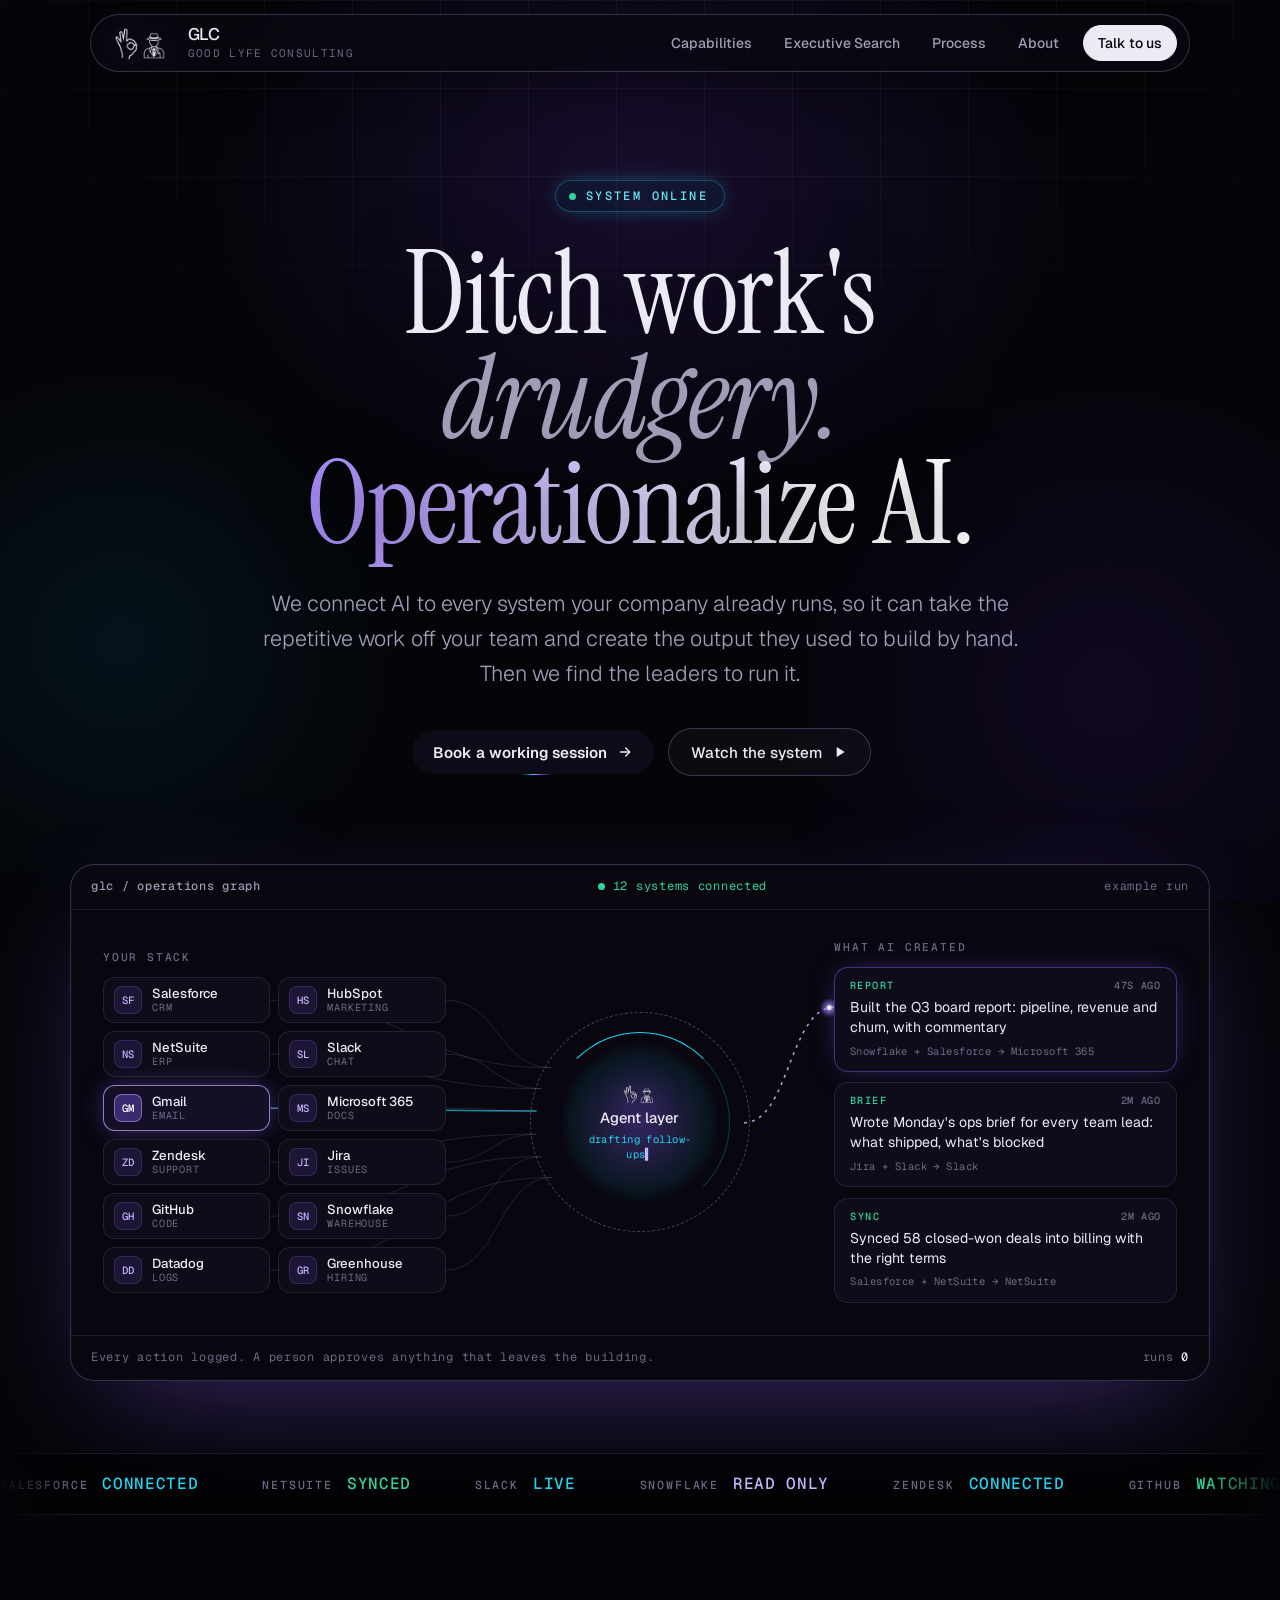
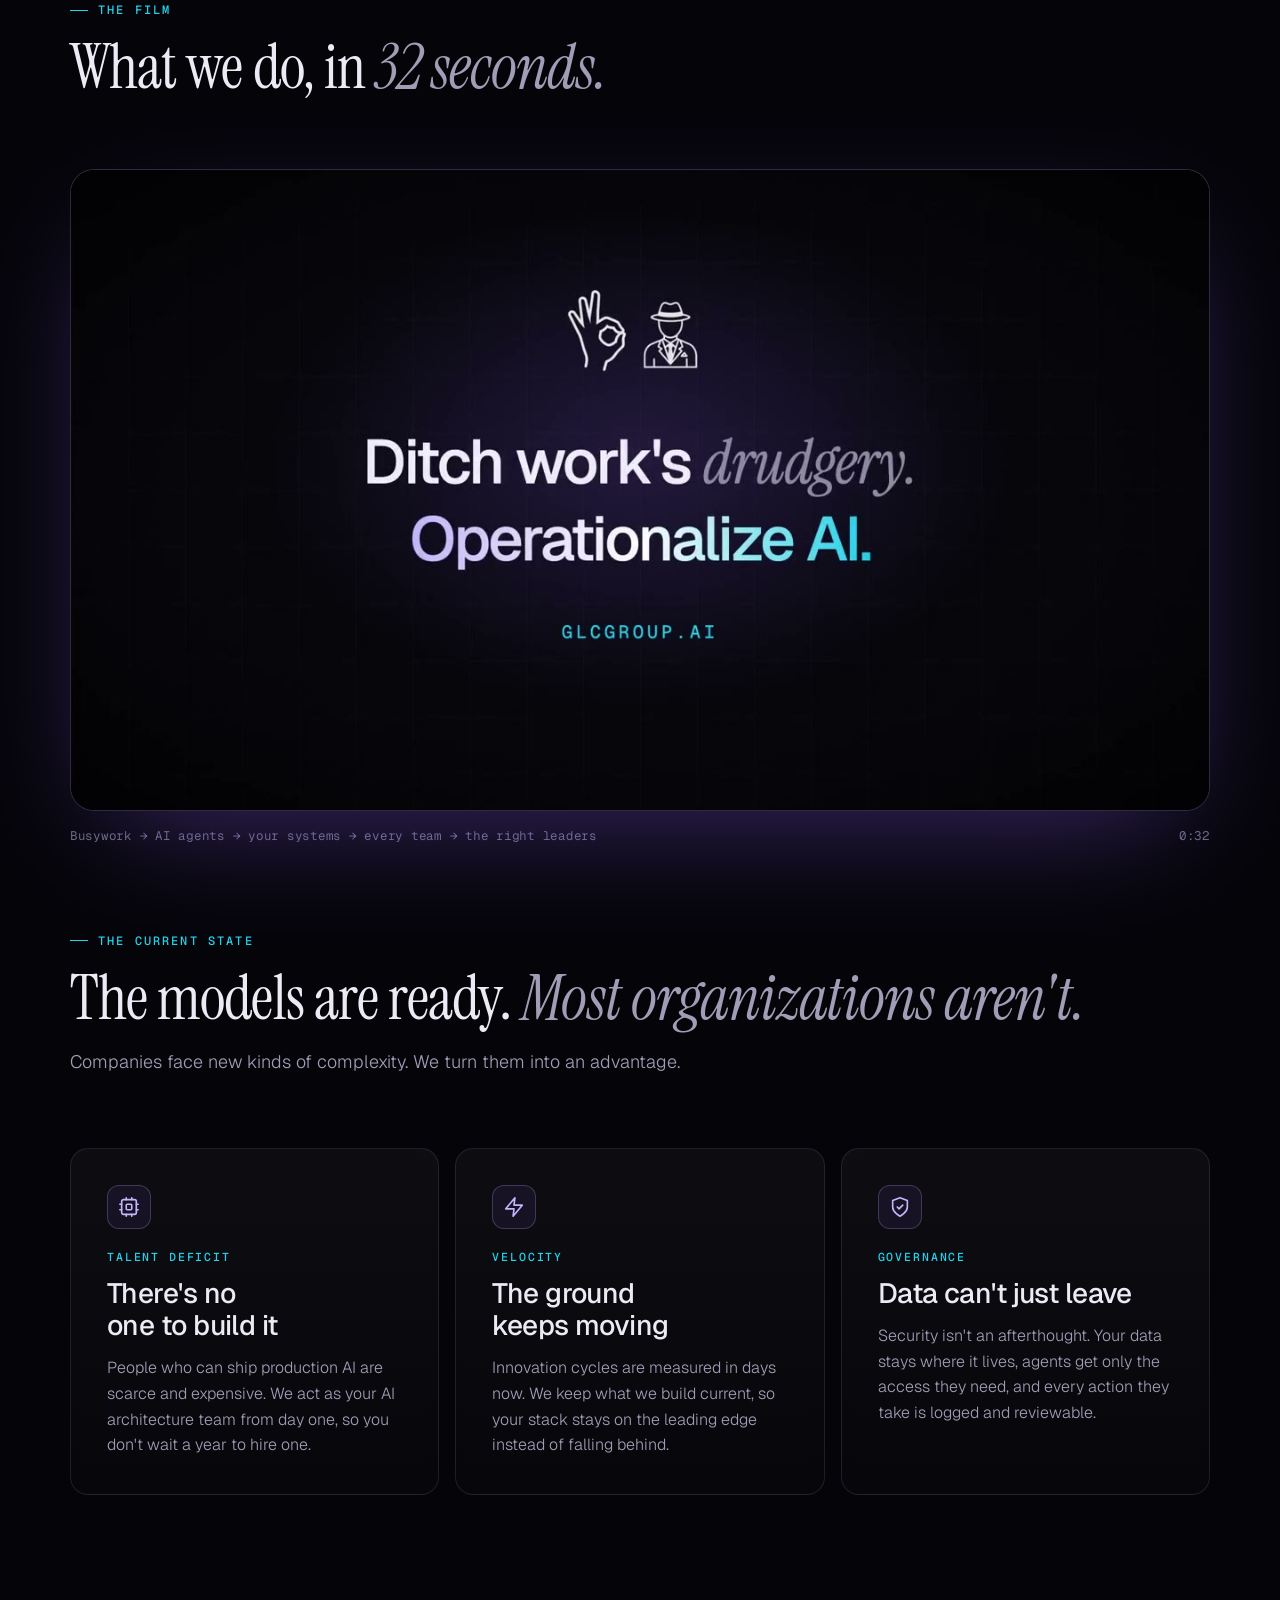
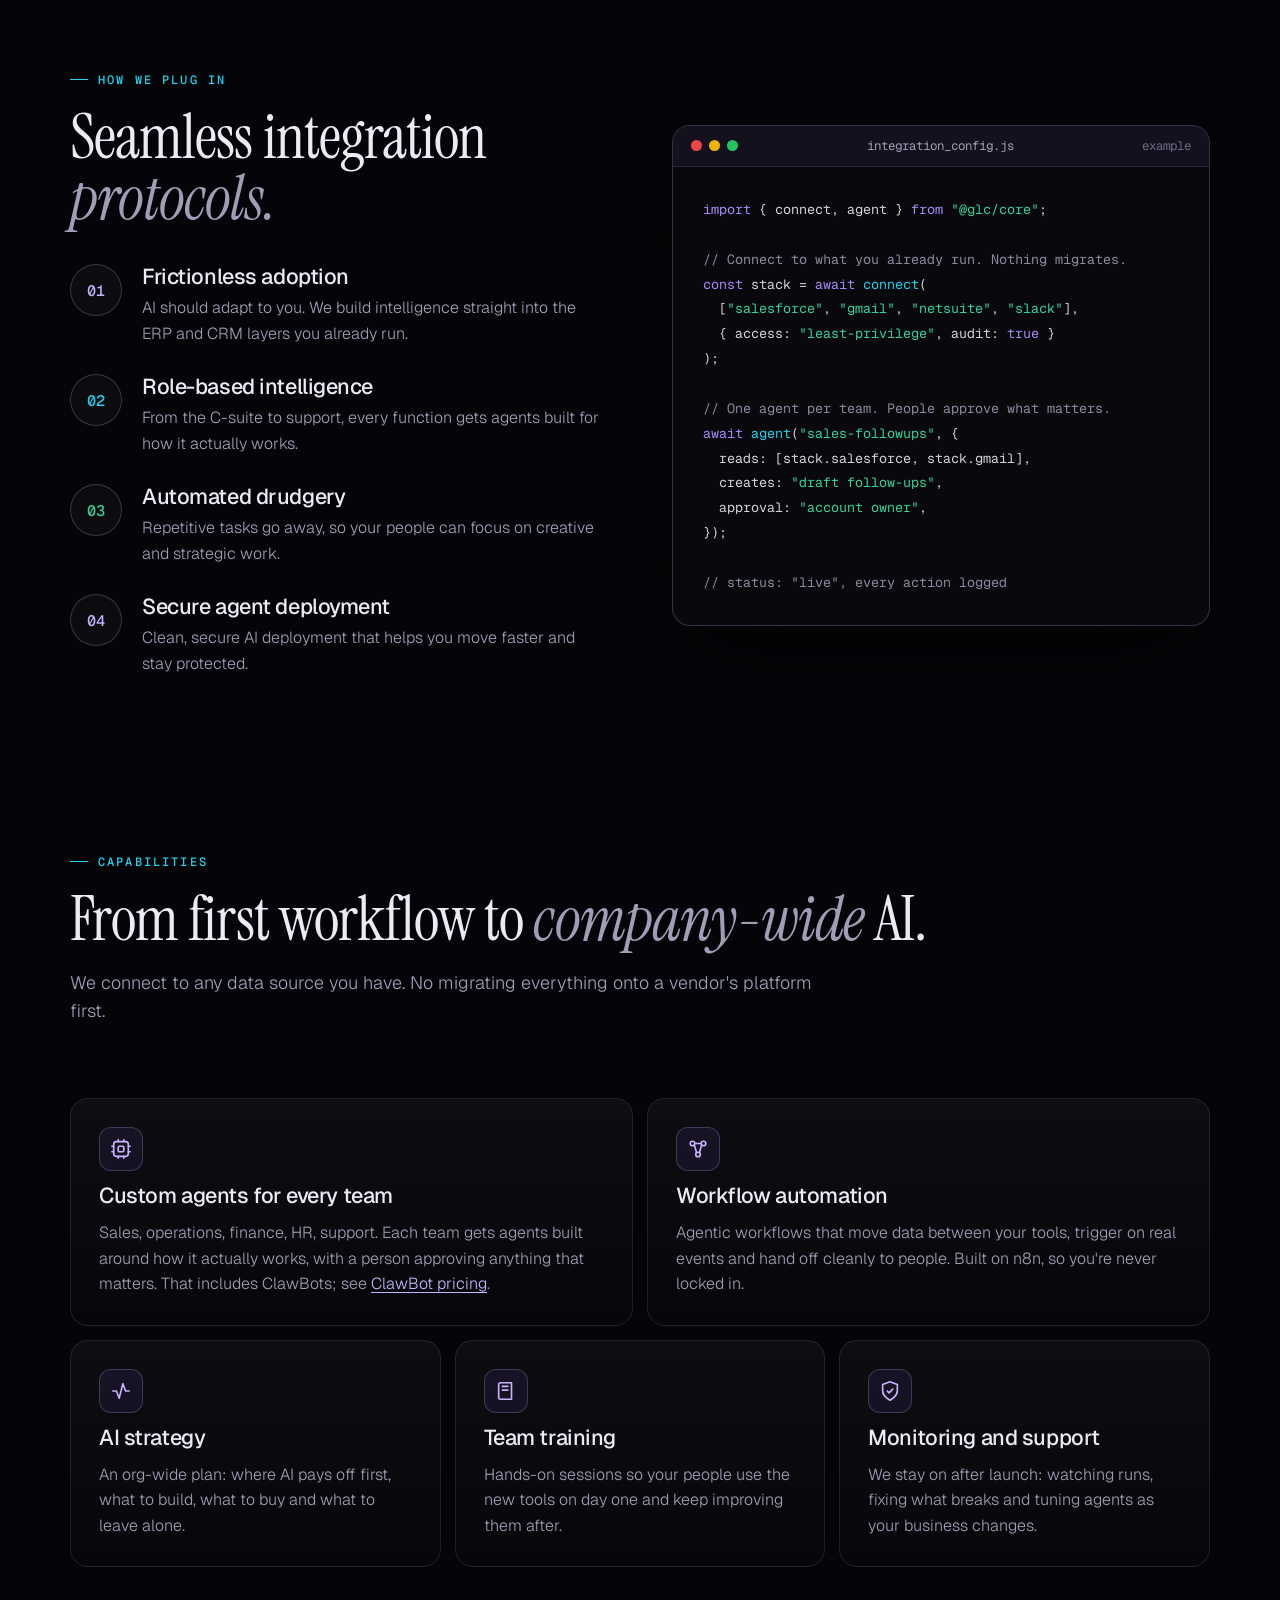
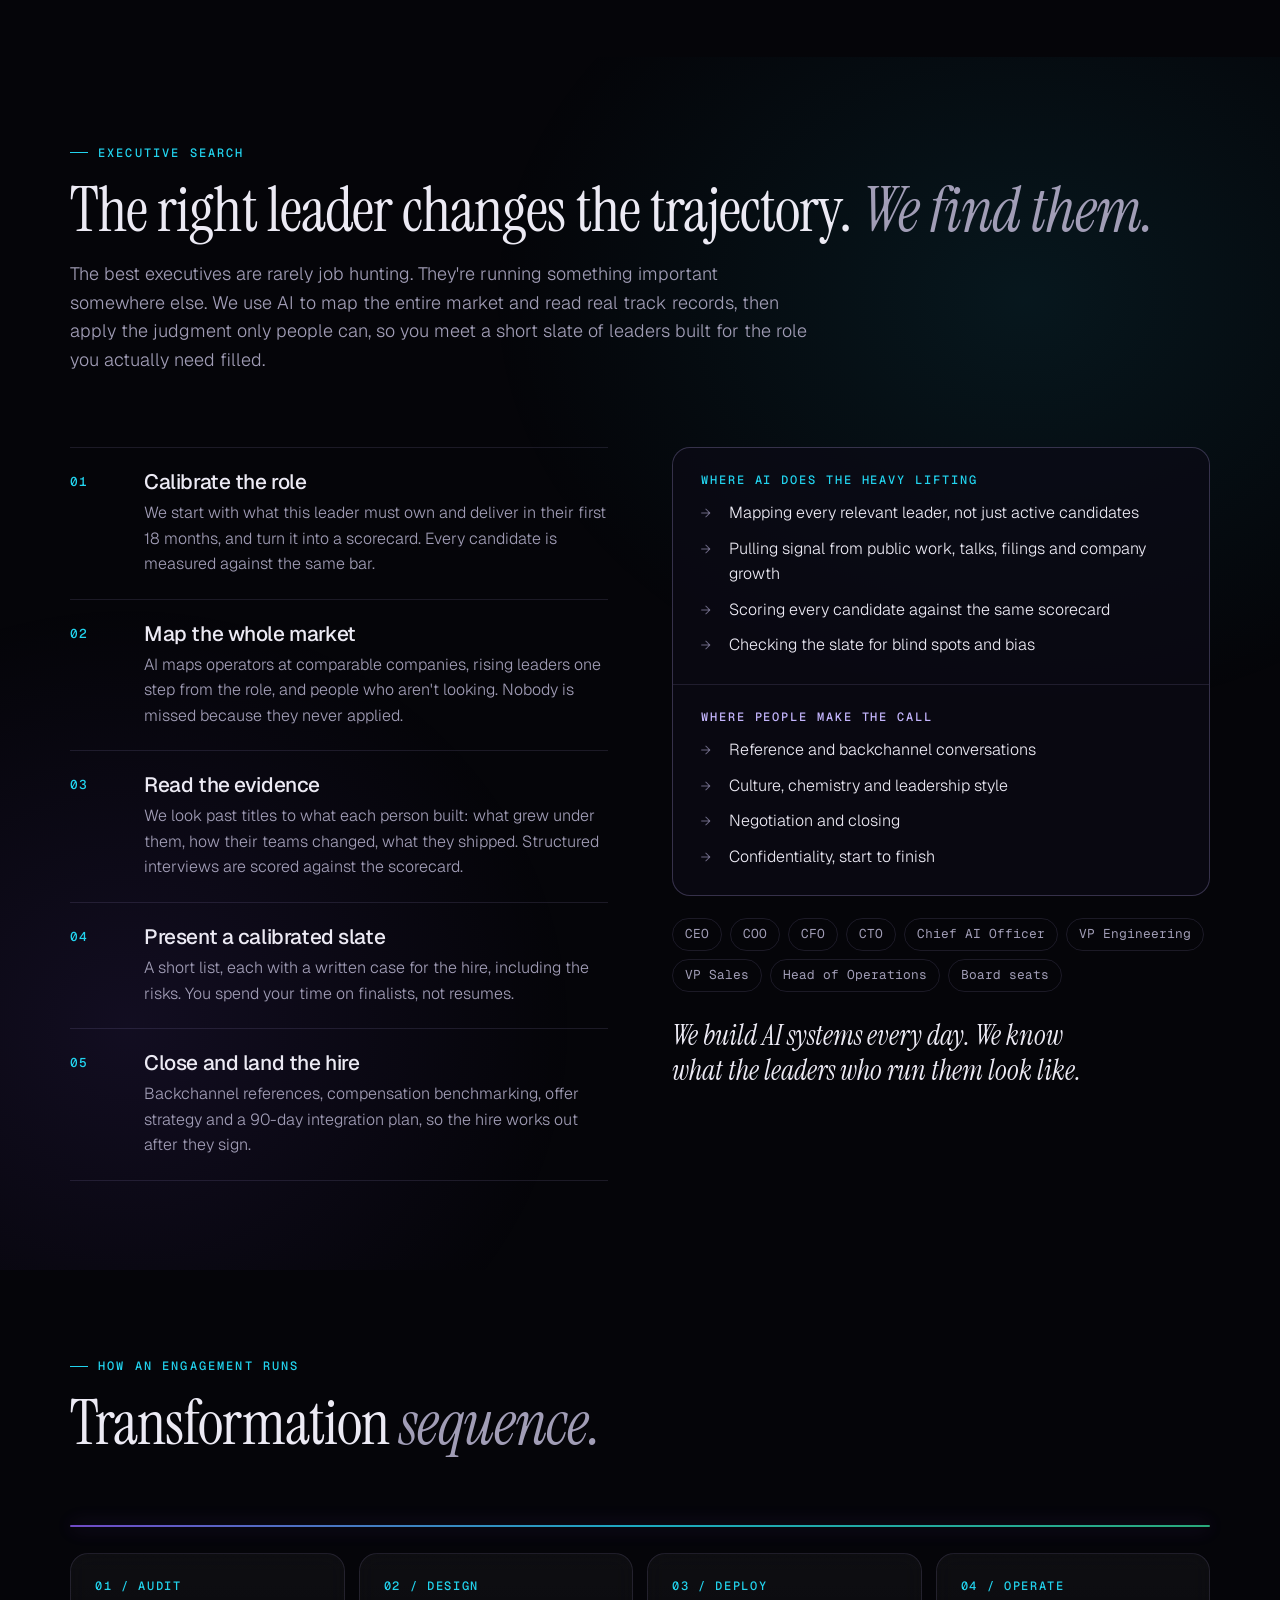
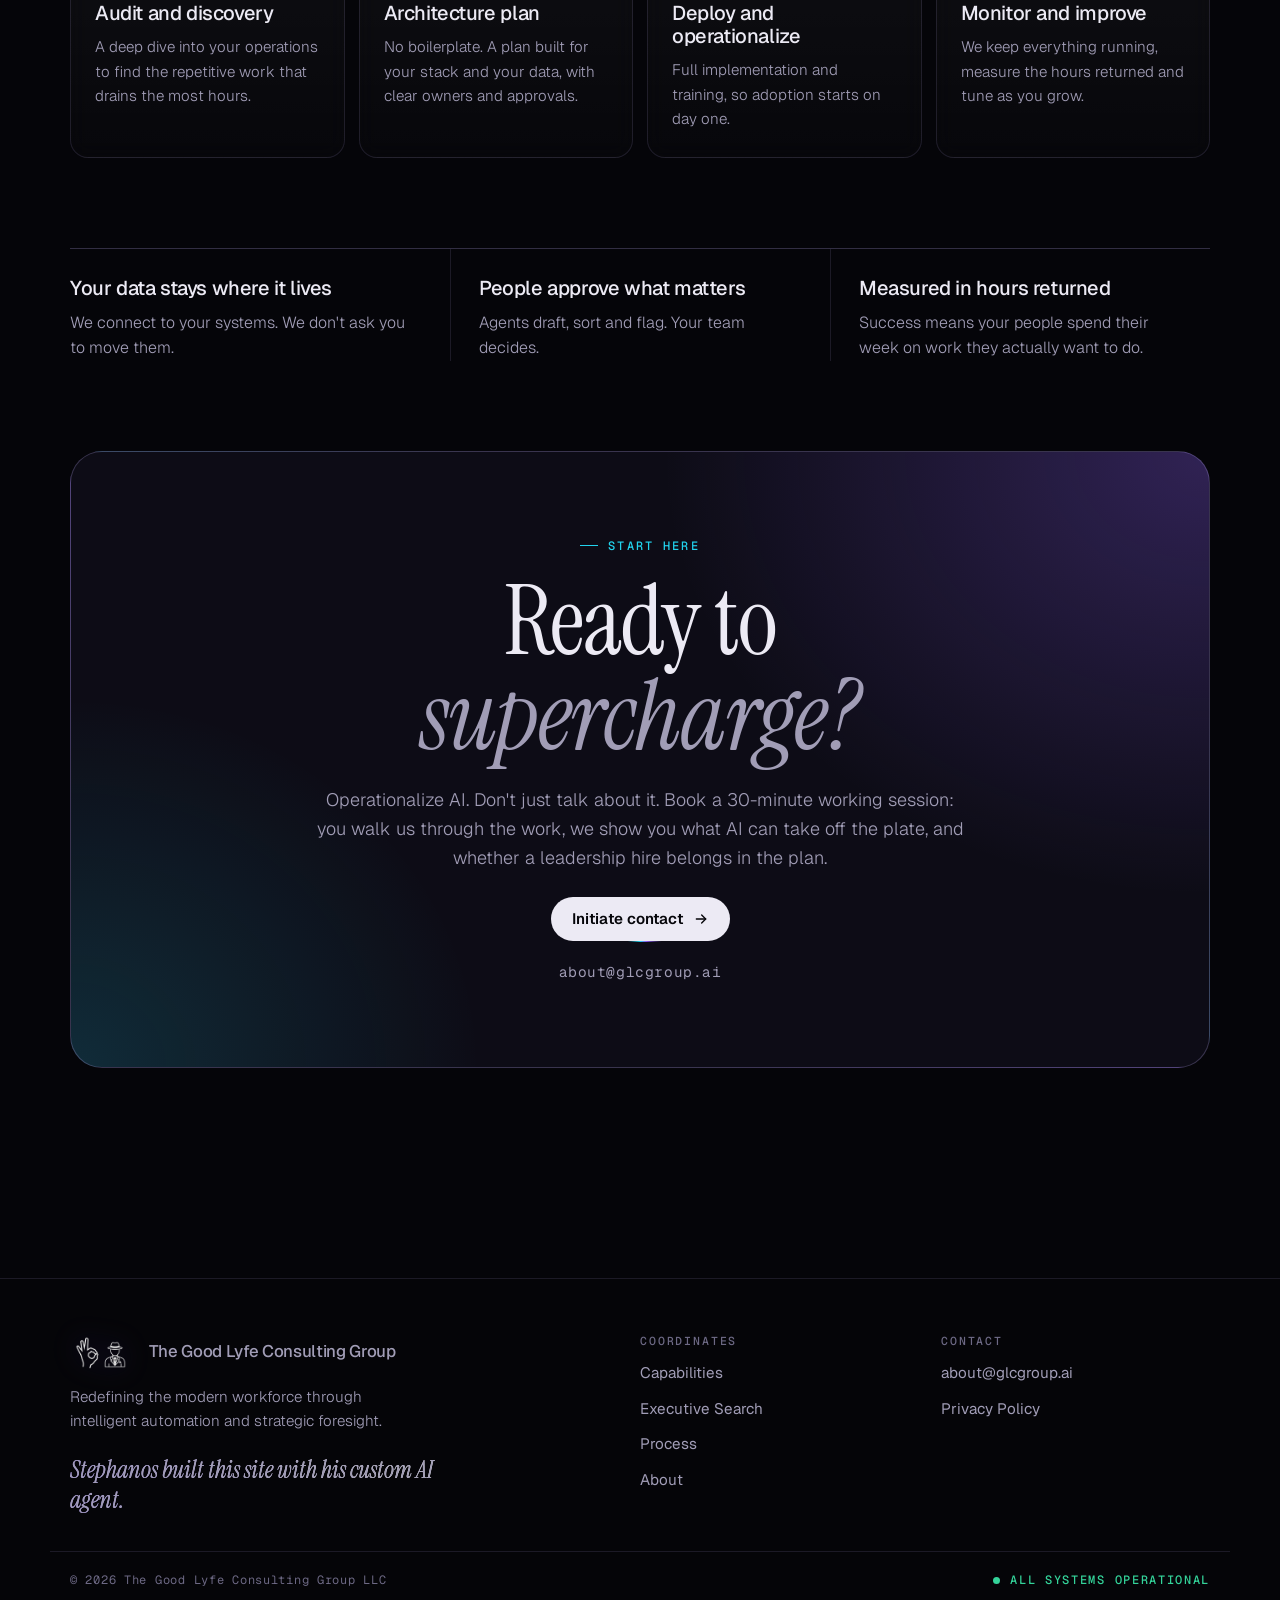
==== commit 43c075ac: "Film: remove the Play button overlay Co-Authored-By: Claude Opus 5.5 <noreply@anthropic.com>" ====
--- a/index.html
+++ b/index.html
@@ -108,9 +108,6 @@
                     <h2>What we do, in <em>32 seconds.</em></h2>
                 </div>
                 <div class="film">
-                    <button type="button" class="film-play" hidden>
-                        <svg viewBox="0 0 24 24" fill="currentColor" aria-hidden="true"><path d="M7 4.5v15l12-7.5z"/></svg>Play film
-                    </button>
                     <video src="assets/glc-film.mp4" poster="assets/glc-film-poster.jpg" autoplay muted loop playsinline disablepictureinpicture disableremoteplayback preload="auto" aria-label="GLC film: AI agents for every team, connected to your systems, plus AI-powered executive search"></video>
                 </div>
                 <div class="film-meta"><span>Busywork → AI agents → your systems → every team → the right leaders</span><span>0:32</span></div>
--- a/assets/site.css
+++ b/assets/site.css
@@ -304,13 +304,6 @@
 /* ---------- film ---------- */
 .film { position: relative; border: 1px solid var(--line-strong); border-radius: 24px; overflow: hidden; background: #000; box-shadow: 0 40px 120px -40px rgba(139, 92, 246, 0.45); }
 .film video { width: 100%; aspect-ratio: 16 / 9; object-fit: cover; }
-.film-play {
-    position: absolute; left: 50%; top: 50%; transform: translate(-50%, -50%); z-index: 2;
-    display: inline-flex; align-items: center; gap: 10px; cursor: pointer;
-    font: 500 0.95rem/1 var(--sans); color: var(--ink); background: var(--text);
-    border: 0; border-radius: 999px; padding: 15px 22px; box-shadow: 0 10px 40px -10px rgba(139, 92, 246, 0.8);
-}
-.film-play svg { width: 16px; height: 16px; }
 .film-meta { display: flex; flex-wrap: wrap; justify-content: space-between; gap: 12px; margin-top: 16px; font: 400 0.78rem/1.4 var(--mono); color: var(--faint); letter-spacing: 0.06em; }
 
 /* ---------- current state ---------- */
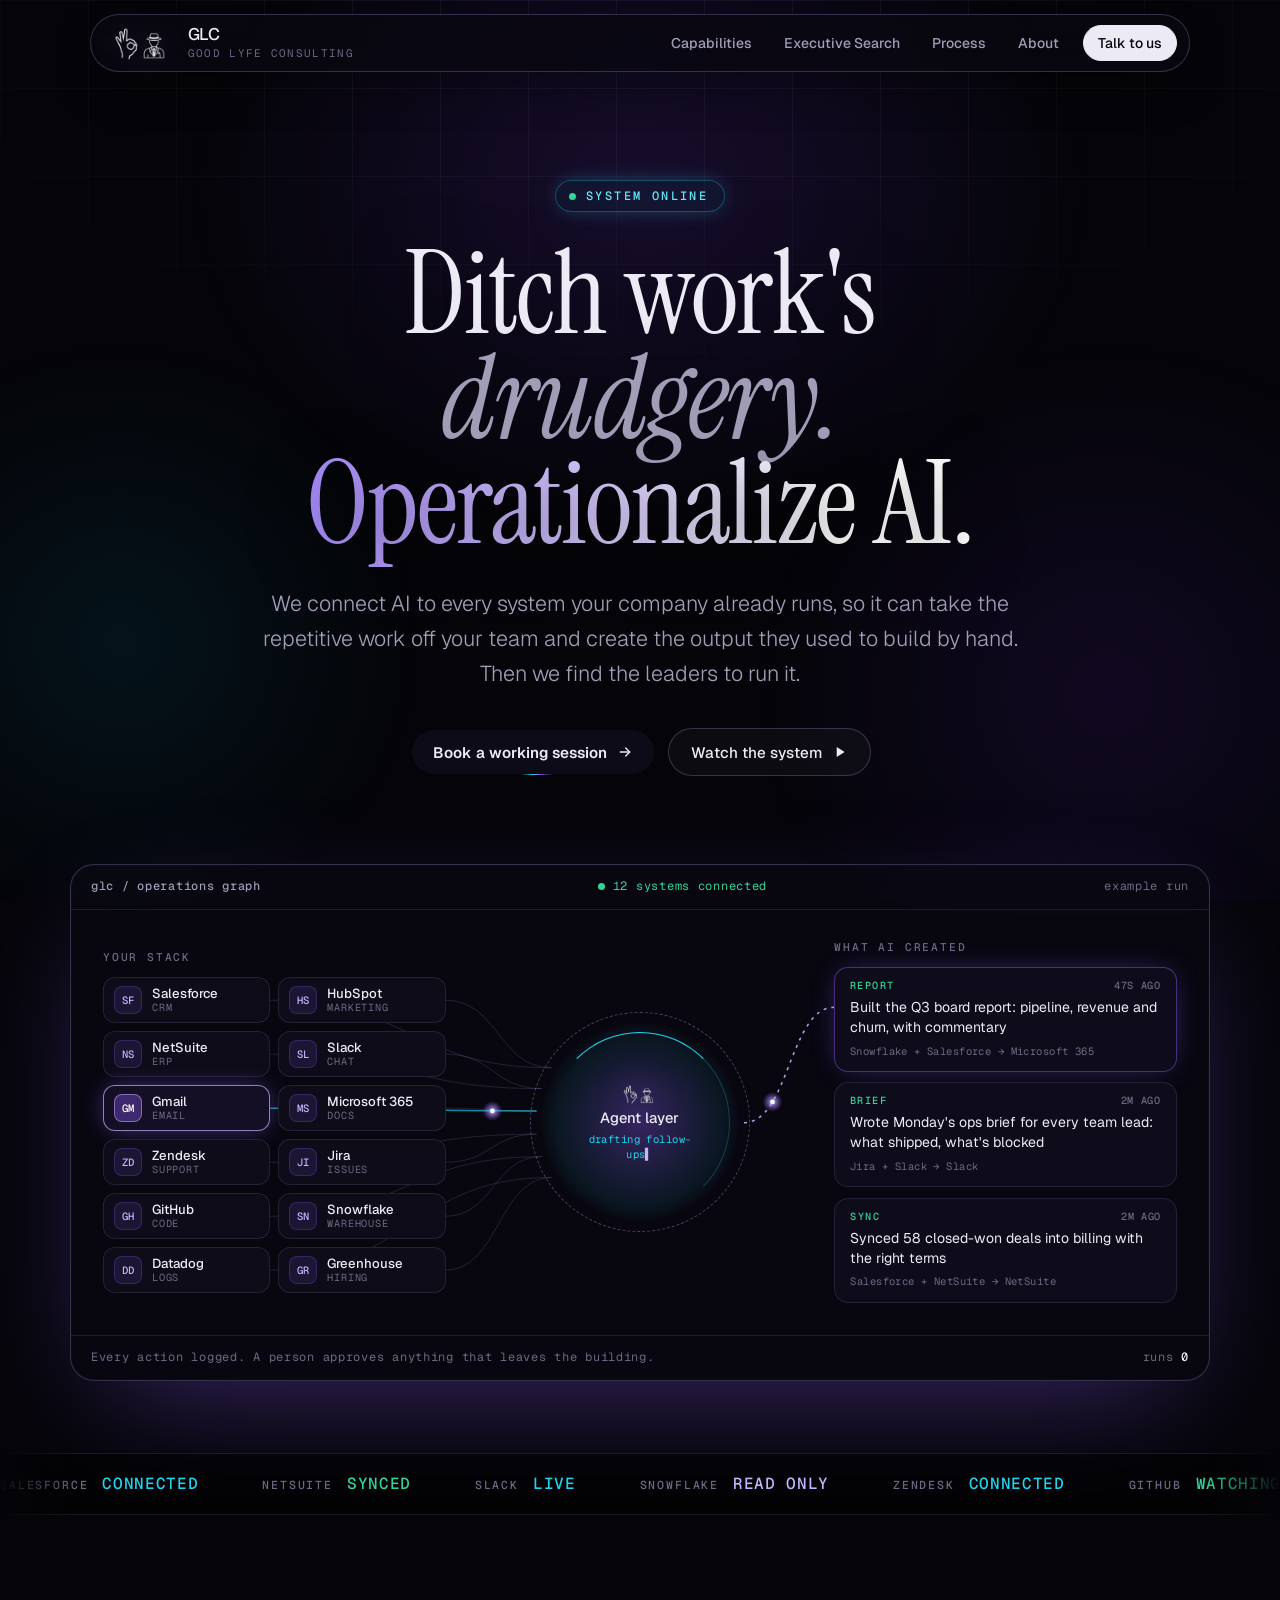
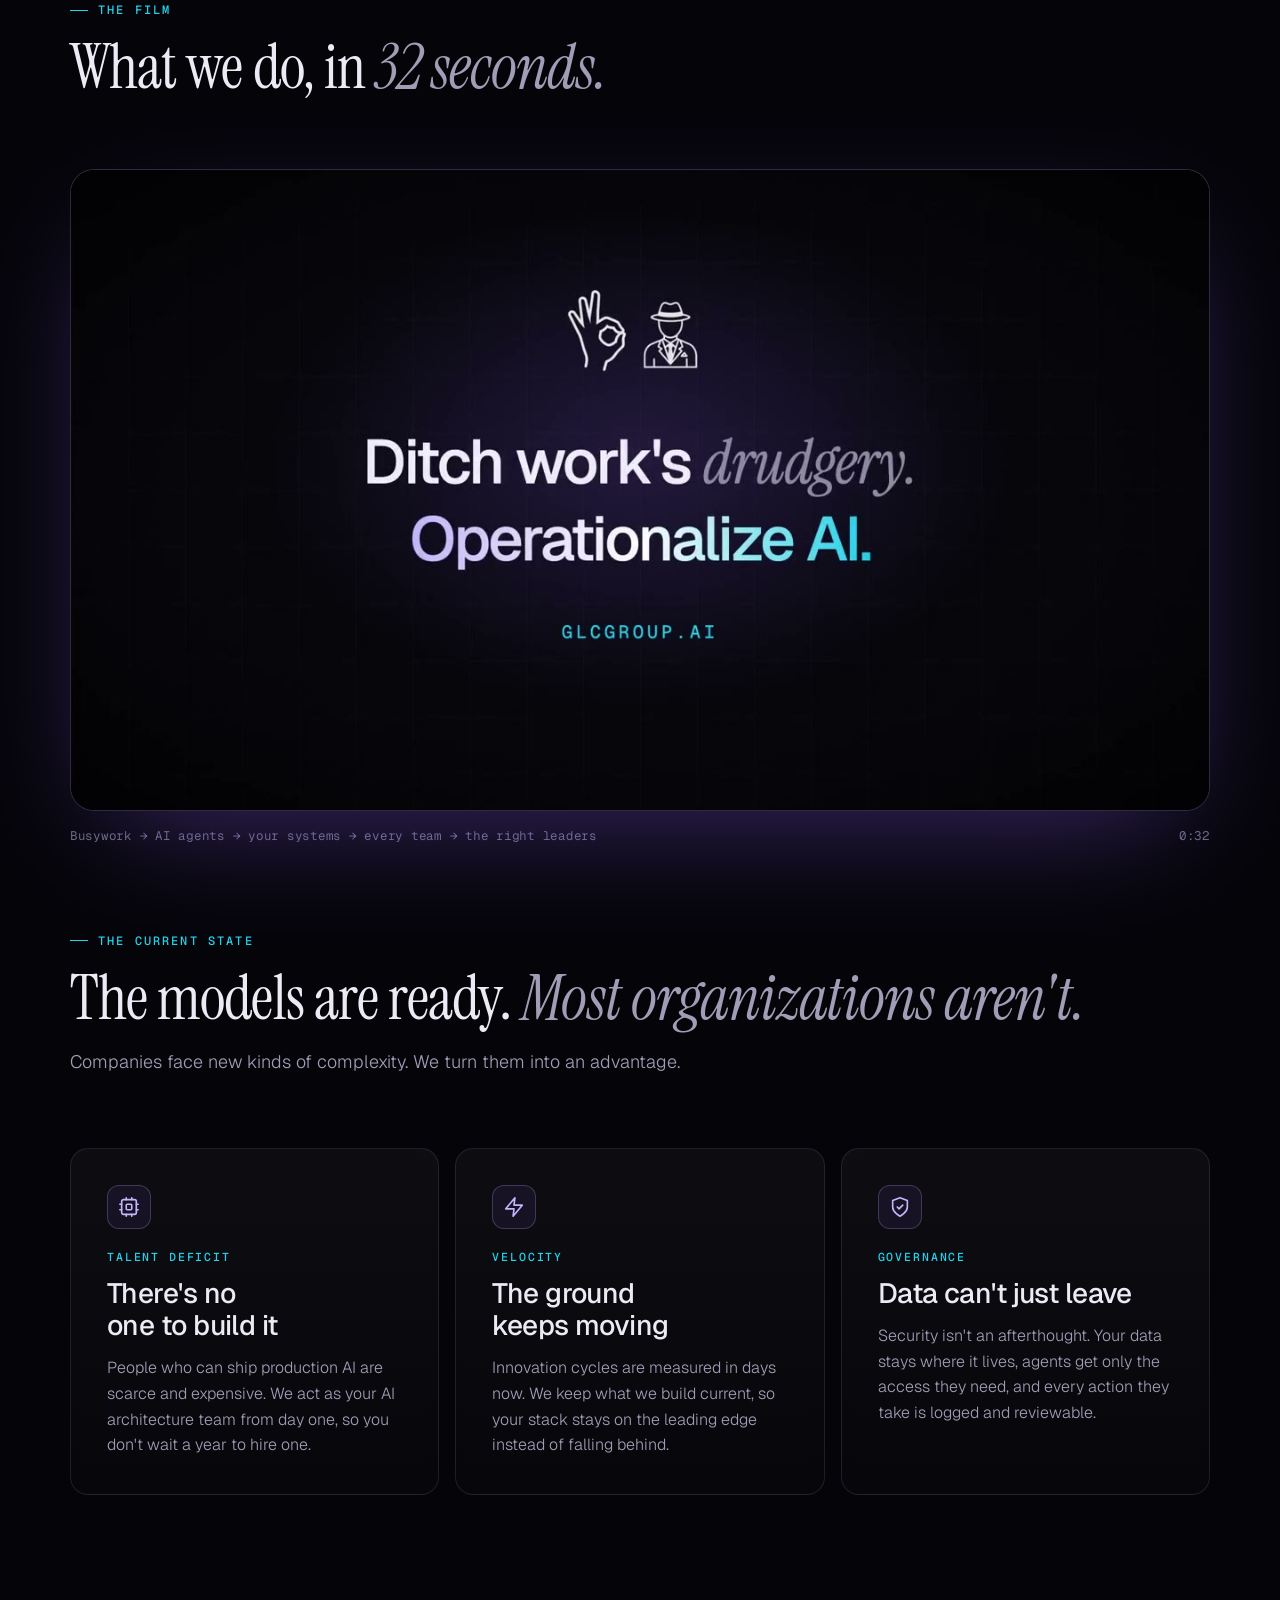
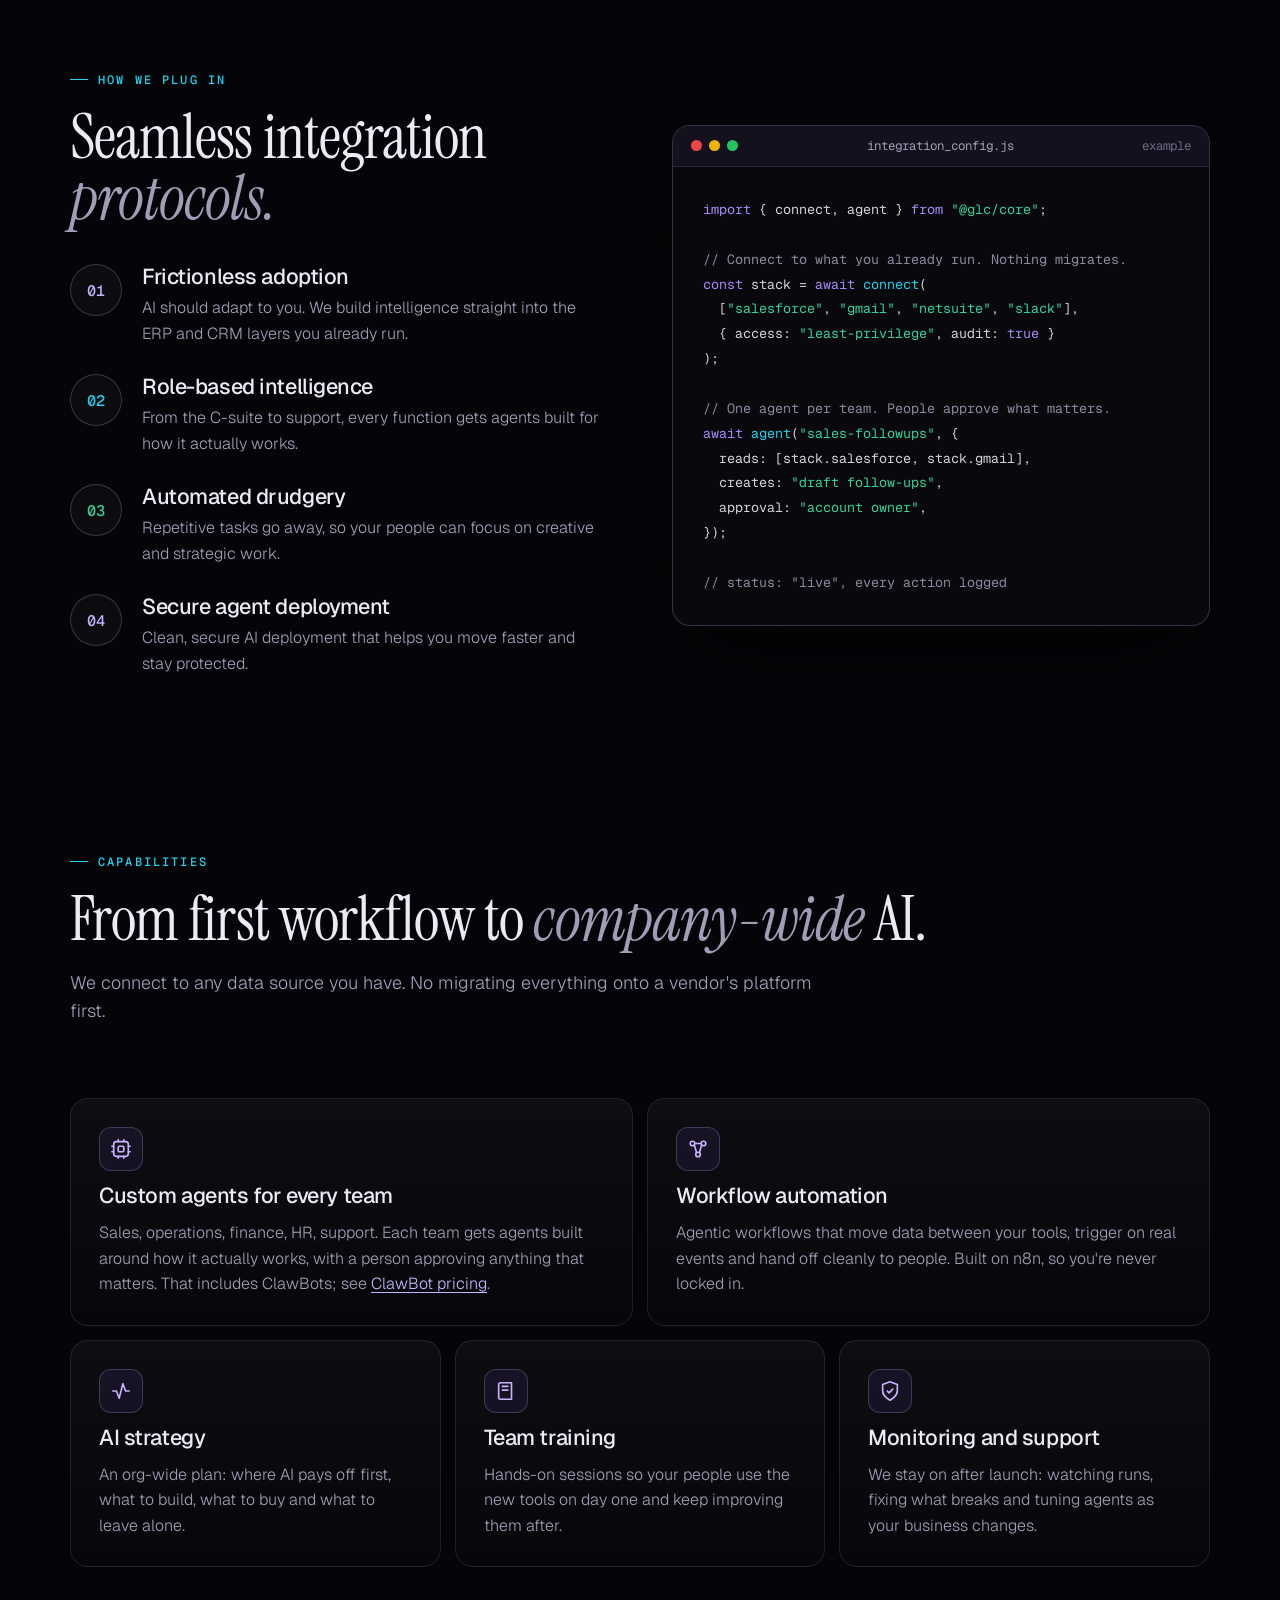
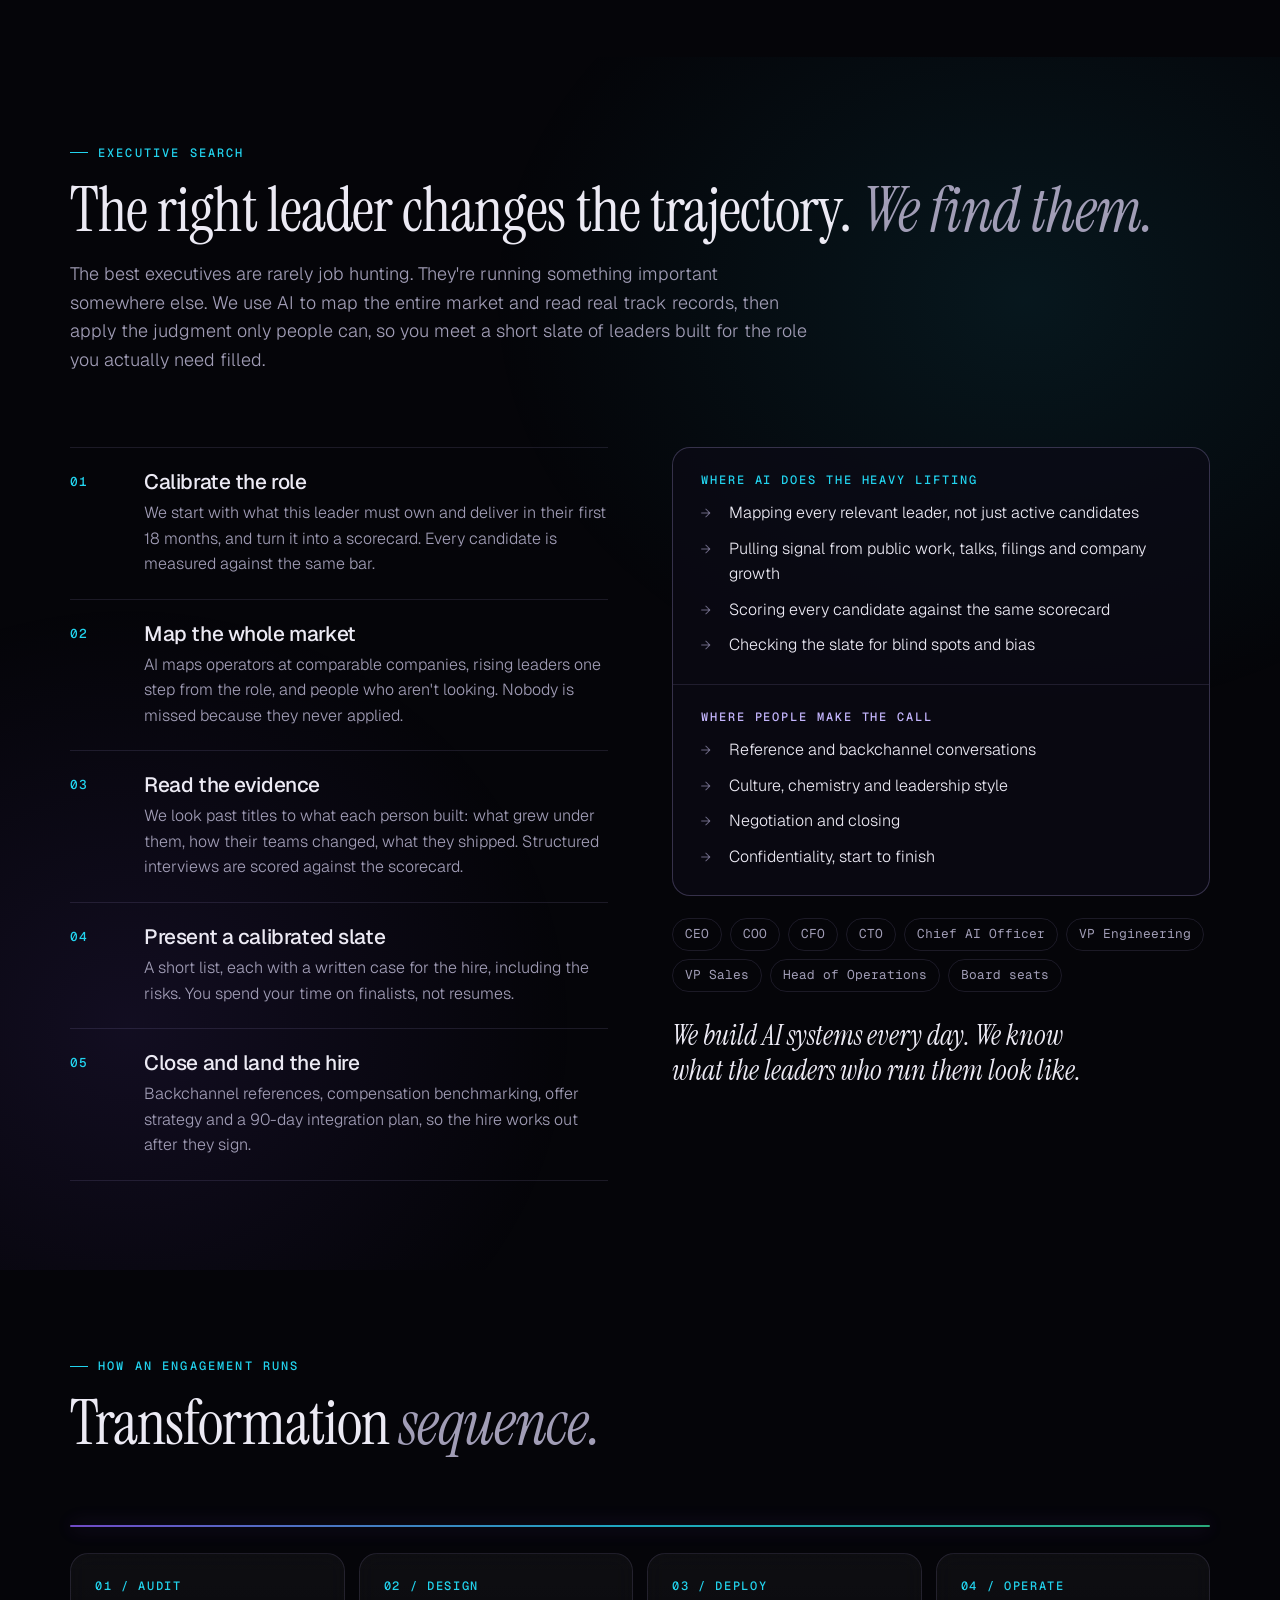
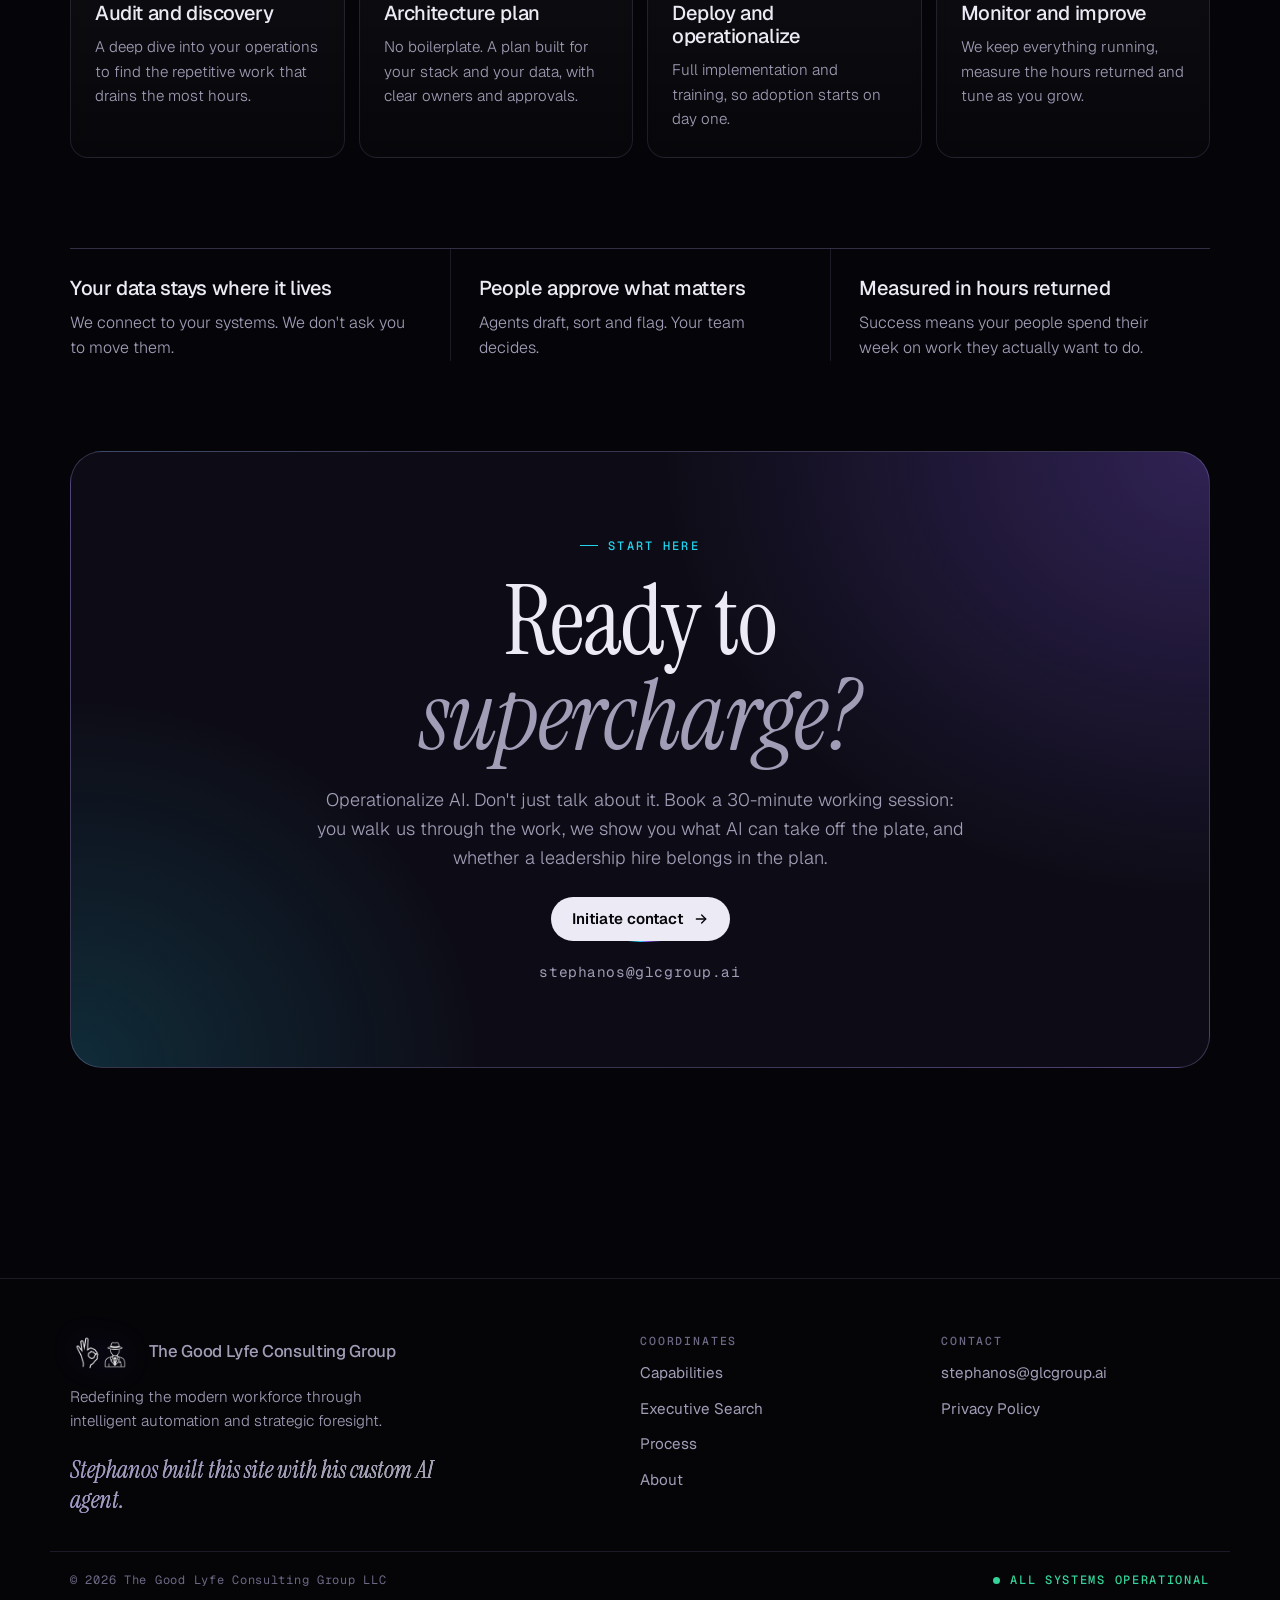
==== commit 9f17e222: "Contact email: stephanos@glcgroup.ai Co-Authored-By: Claude Opus 5.5 <noreply@anthropic.com>" ====
--- a/index.html
+++ b/index.html
@@ -25,7 +25,7 @@
             <a href="#executive-search">Executive Search</a>
             <a href="#process">Process</a>
             <a href="about.html">About</a>
-            <a href="mailto:about@glcgroup.ai" class="btn btn-solid btn-sm nav-cta">Talk to us</a>
+            <a href="mailto:stephanos@glcgroup.ai" class="btn btn-solid btn-sm nav-cta">Talk to us</a>
         </div>
     </nav>
 
@@ -37,7 +37,7 @@
                 <h1 class="rise" style="--d:.08s">Ditch work's<br><em>drudgery.</em><br><span class="shimmer">Operationalize AI.</span></h1>
                 <p class="lede rise" style="--d:.16s">We connect AI to every system your company already runs, so it can take the repetitive work off your team and create the output they used to build by hand. Then we find the leaders to run it.</p>
                 <div class="hero-actions rise" style="--d:.24s">
-                    <a href="mailto:about@glcgroup.ai" class="btn btn-shine">Book a working session
+                    <a href="mailto:stephanos@glcgroup.ai" class="btn btn-shine">Book a working session
                         <svg viewBox="0 0 24 24" fill="none" stroke="currentColor" stroke-width="2" stroke-linecap="round" stroke-linejoin="round" aria-hidden="true"><path d="M5 12h14"/><path d="m13 6 6 6-6 6"/></svg>
                     </a>
                     <a href="#film" class="btn">Watch the system
@@ -303,10 +303,10 @@
                     <span class="label">Start here</span>
                     <h2>Ready to <em>supercharge?</em></h2>
                     <p class="lede">Operationalize AI. Don't just talk about it. Book a 30-minute working session: you walk us through the work, we show you what AI can take off the plate, and whether a leadership hire belongs in the plan.</p>
-                    <a href="mailto:about@glcgroup.ai" class="btn btn-shine btn-light">Initiate contact
+                    <a href="mailto:stephanos@glcgroup.ai" class="btn btn-shine btn-light">Initiate contact
                         <svg viewBox="0 0 24 24" fill="none" stroke="currentColor" stroke-width="2" stroke-linecap="round" stroke-linejoin="round" aria-hidden="true"><path d="M5 12h14"/><path d="m13 6 6 6-6 6"/></svg>
                     </a>
-                    <span class="mail">about@glcgroup.ai</span>
+                    <span class="mail">stephanos@glcgroup.ai</span>
                 </div>
             </div>
         </section>
@@ -331,7 +331,7 @@
             <div>
                 <h4>Contact</h4>
                 <ul>
-                    <li><a href="mailto:about@glcgroup.ai">about@glcgroup.ai</a></li>
+                    <li><a href="mailto:stephanos@glcgroup.ai">stephanos@glcgroup.ai</a></li>
                     <li><a href="privacy-policy.html">Privacy Policy</a></li>
                 </ul>
             </div>
